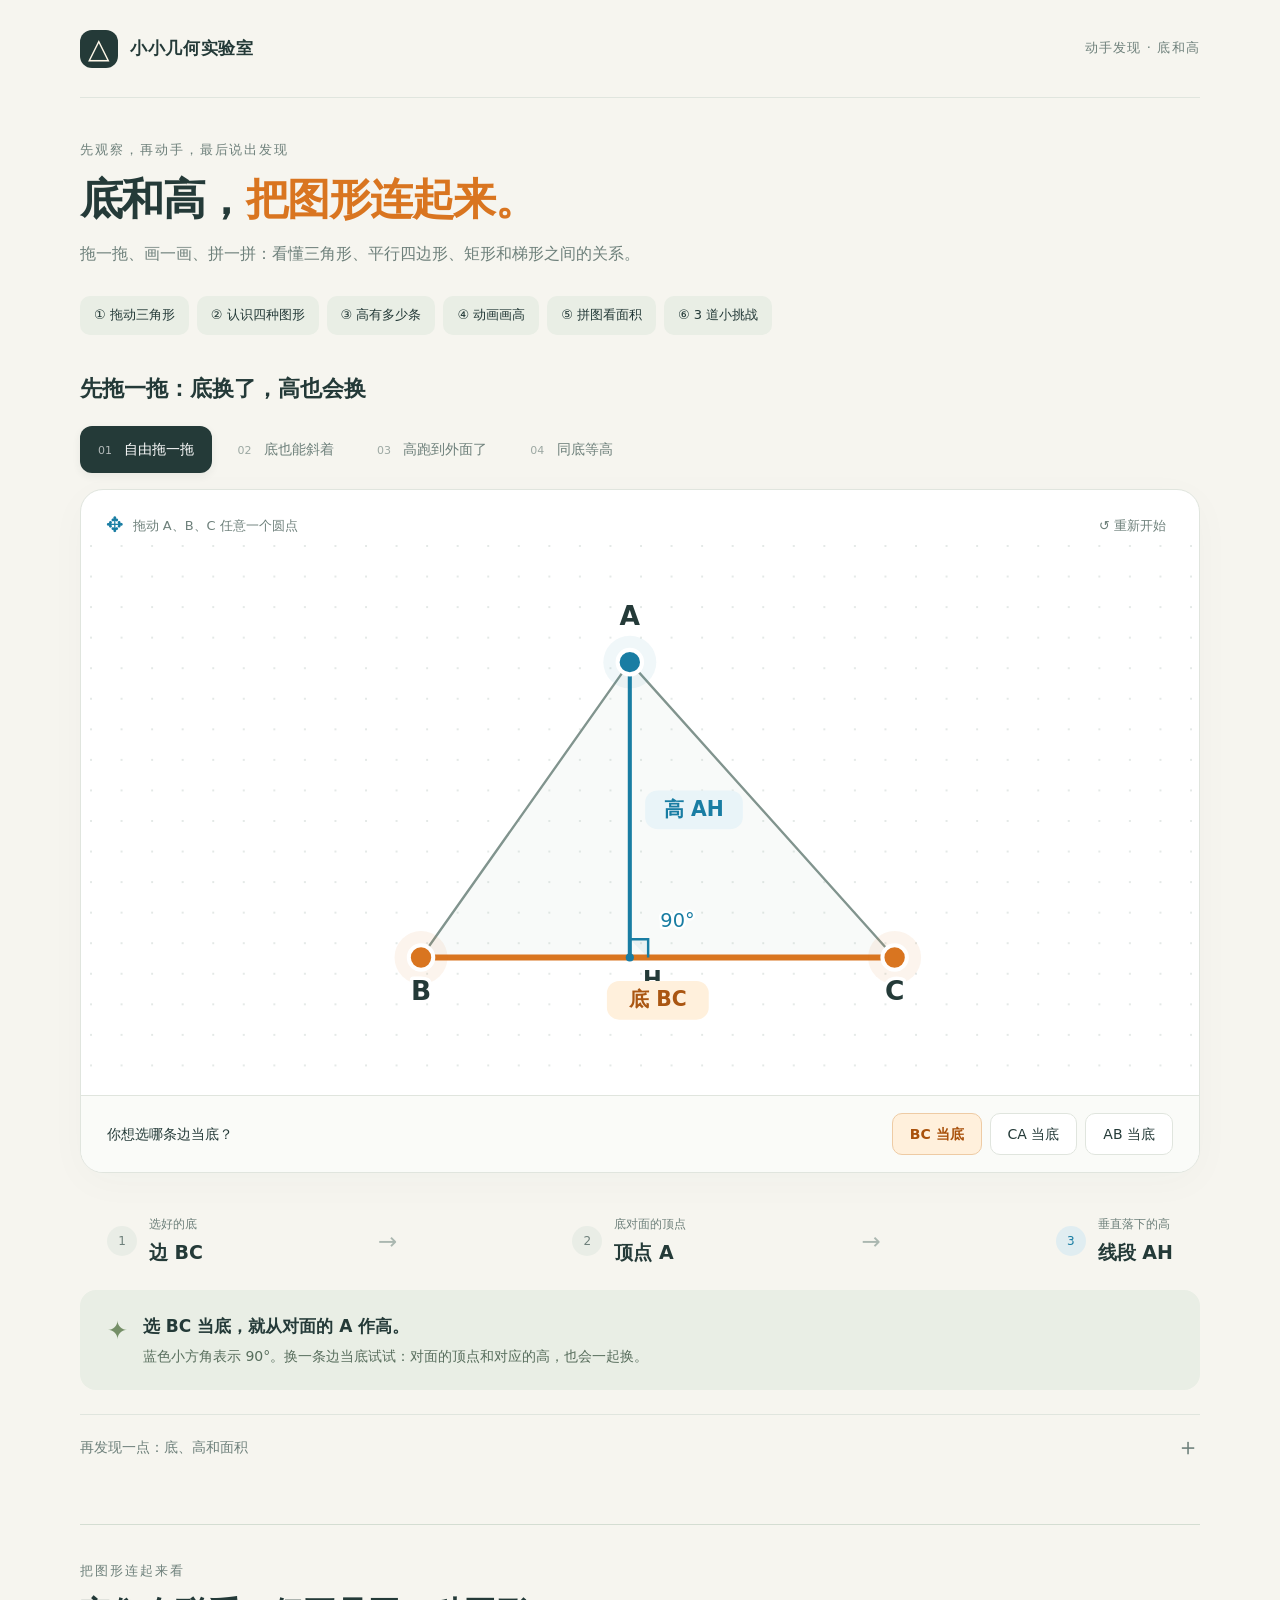
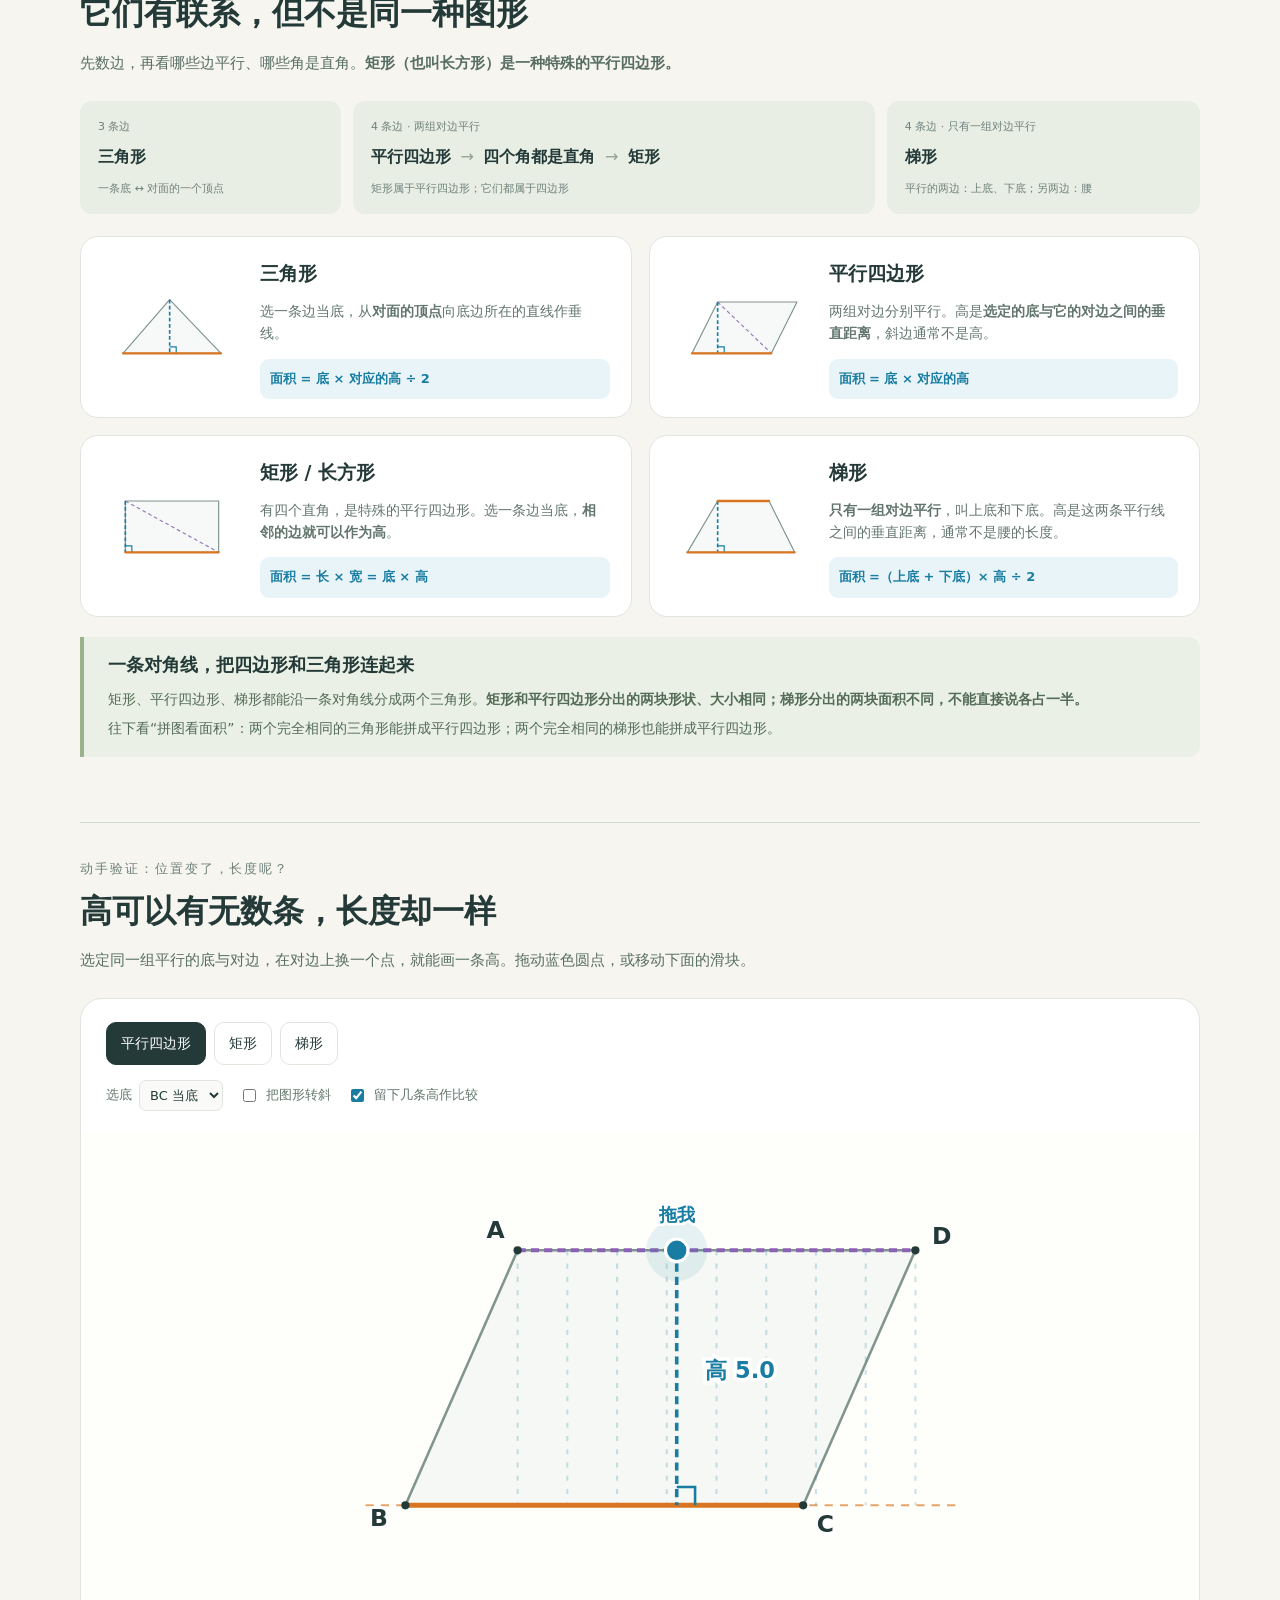
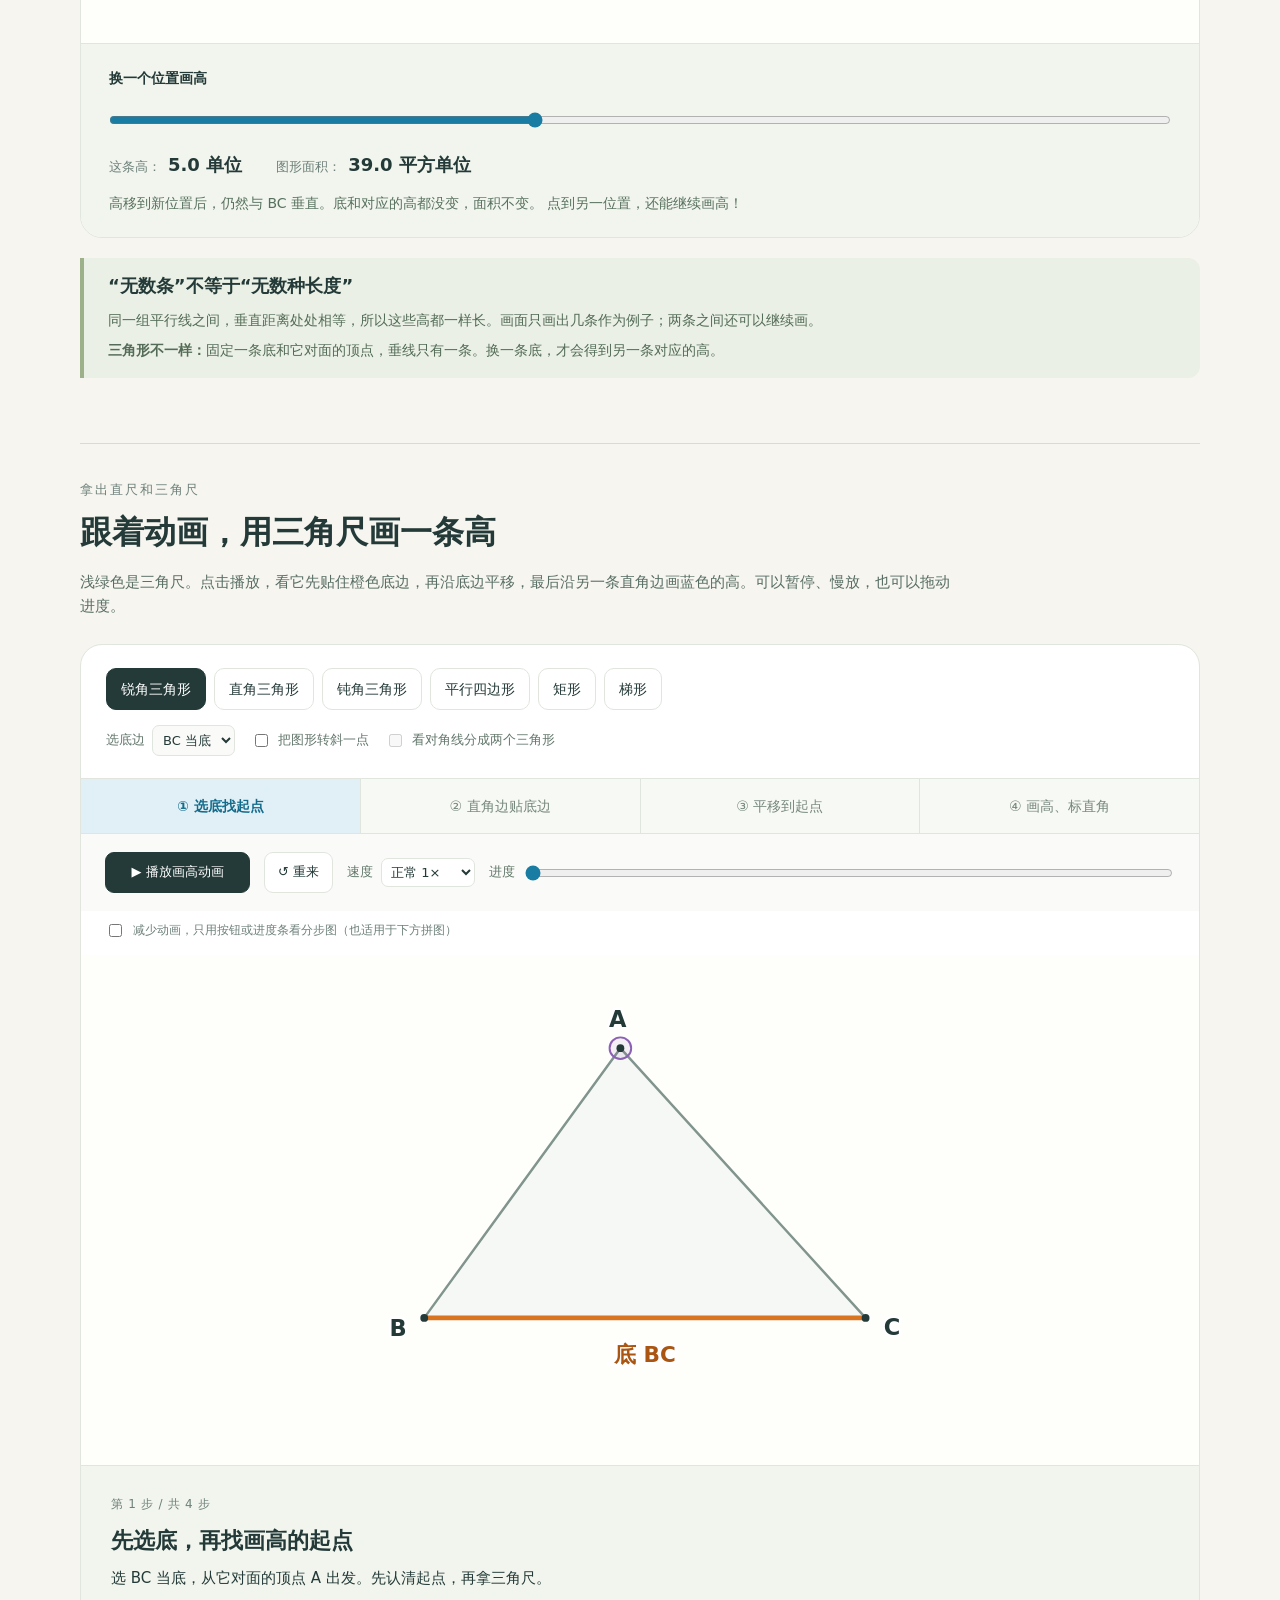
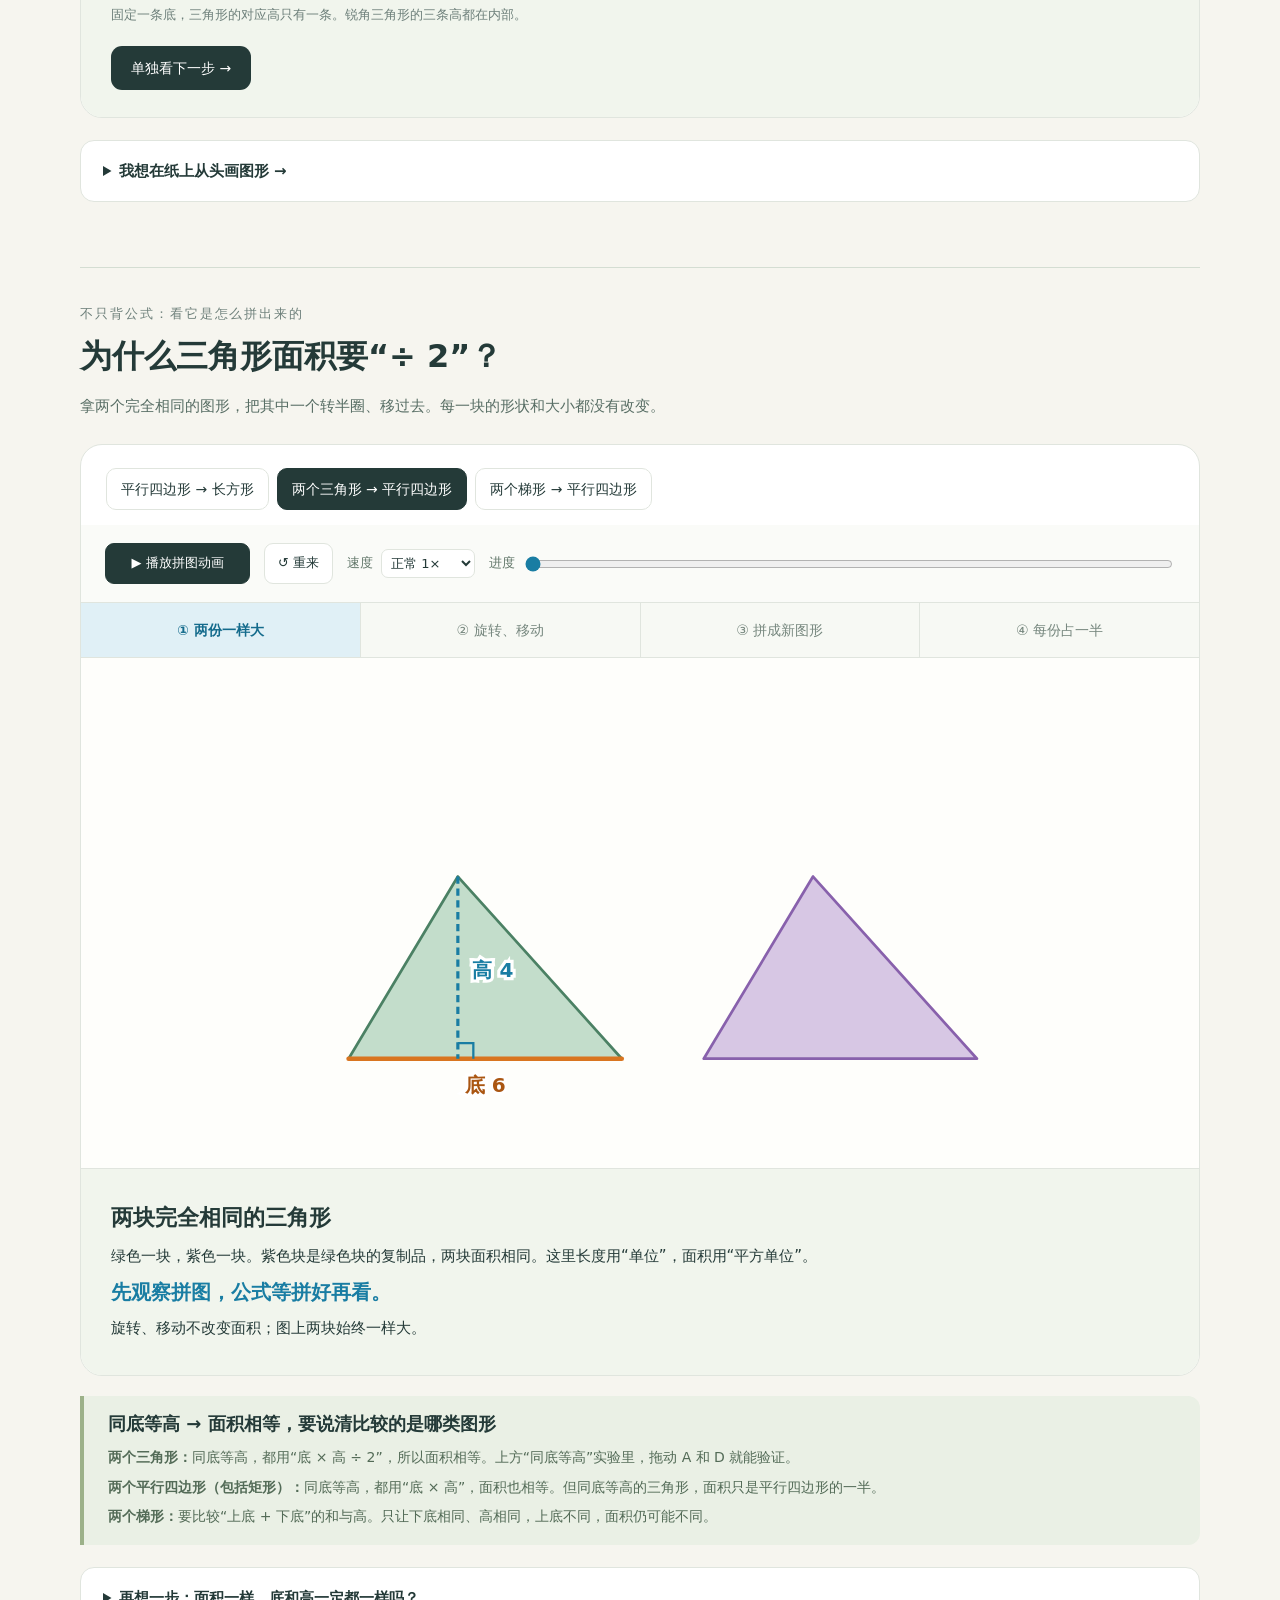
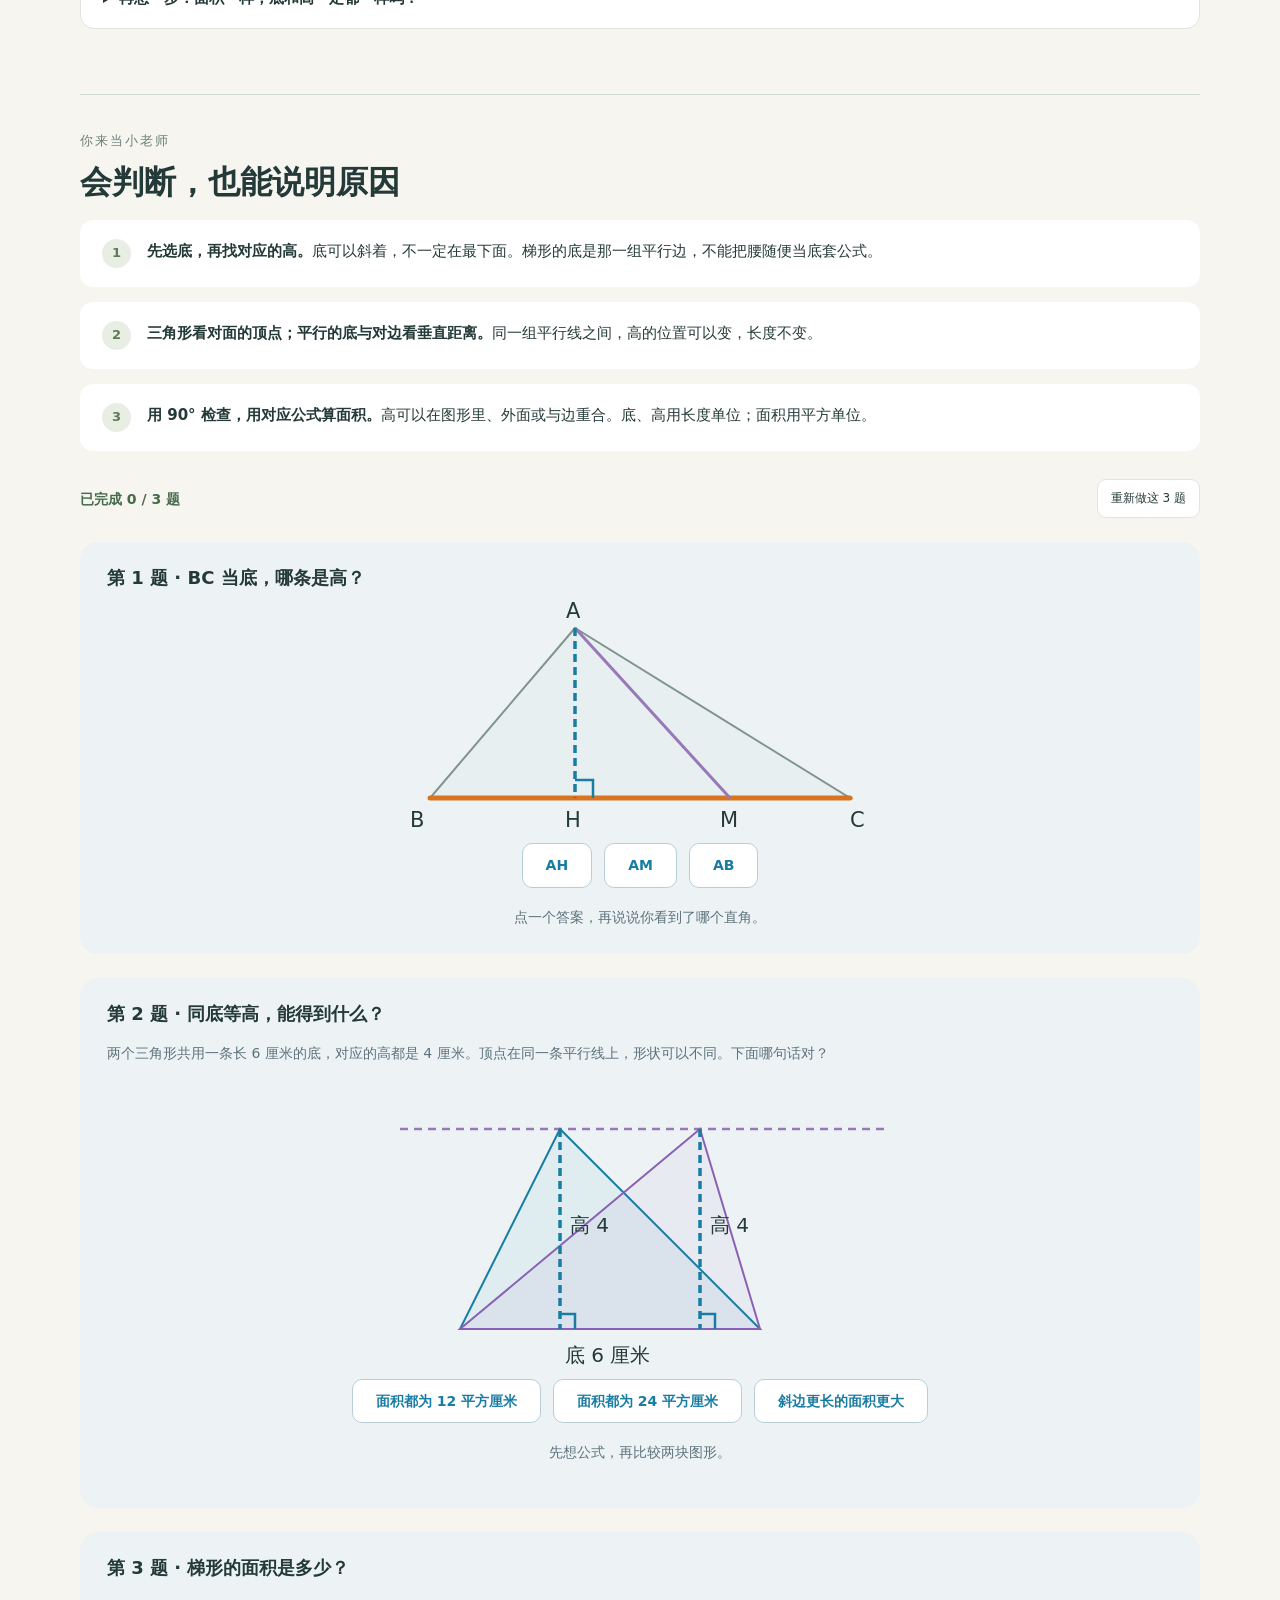
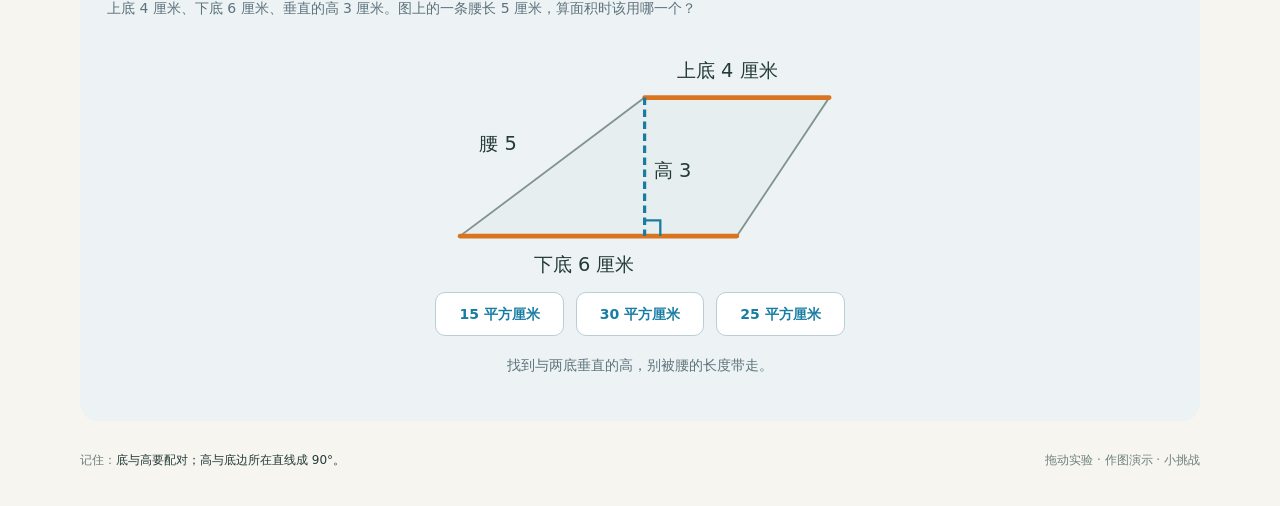
==== geometry/index.html @ cc64fc5e "Add interactive geometry lessons for GitHub Pages" ====
<!doctype html>
<html lang="zh-CN">
<head>
  <meta charset="utf-8">
  <meta name="viewport" content="width=device-width,initial-scale=1">
  <meta name="theme-color" content="#f6f5ef">
  <meta name="description" content="通过拖动、三角尺动画与拼图，理解三角形、平行四边形、矩形、梯形的底高与面积关系，含3道练习题。">
  <title>图形的底和高 · 拖一拖，画一画</title>
  <link rel="stylesheet" href="style.css">
</head>
<body>
<div class="page">
  <header class="masthead"><a class="brand" href="./" aria-label="几何实验室首页"><span class="brand-mark">△</span> 小小几何实验室</a><span class="quiet">动手发现 · 底和高</span></header>
  <main>
    <section class="intro"><div class="eyebrow">先观察，再动手，最后说出发现</div><h1>底和高，<span>把图形连起来。</span></h1><p>拖一拖、画一画、拼一拼：看懂三角形、平行四边形、矩形和梯形之间的关系。</p></section>
    <nav class="chapter-nav" aria-label="学习内容"><a href="#triangleLab">① 拖动三角形</a><a href="#shapeFamily">② 认识四种图形</a><a href="#movingHeights">③ 高有多少条</a><a href="#drawingLesson">④ 动画画高</a><a href="#areaLesson">⑤ 拼图看面积</a><a href="#checkHeight">⑥ 3 道小挑战</a></nav>
    <h2 class="chapter-title" id="triangleLab">先拖一拖：底换了，高也会换</h2>
    <nav class="experiments" aria-label="选择小实验">
      <button class="experiment active" data-scene="free" aria-pressed="true"><span>01</span> 自由拖一拖</button>
      <button class="experiment" data-scene="tilted" aria-pressed="false"><span>02</span> 底也能斜着</button>
      <button class="experiment" data-scene="outside" aria-pressed="false"><span>03</span> 高跑到外面了</button>
      <button class="experiment" data-scene="parallel" aria-pressed="false"><span>04</span> 同底等高</button>
    </nav>
    <section class="lab" aria-label="三角形互动实验">
      <div class="board-top"><div class="drag-hint"><span class="grab-icon">✥</span><span id="dragHint">拖动 A、B、C 任意一个圆点</span></div><button class="reset" id="reset" aria-label="重置当前实验">↺ 重新开始</button></div>
      <svg id="board" viewBox="0 0 900 540" role="group" aria-labelledby="svgTitle svgDesc">
        <title id="svgTitle">可以拖动的三角形，橙色为底，蓝色为对应的高</title>
        <desc id="svgDesc">拖动三个顶点。高从底边对面的顶点出发，垂直落到底边所在的直线上。也可用方向键移动已选中的顶点。</desc>
        <defs><pattern id="dots" width="30" height="30" patternUnits="userSpaceOnUse"><circle cx="1" cy="1" r="1" fill="#dce3e0"/></pattern></defs>
        <rect id="grid" x="-2000" y="-2000" width="5000" height="5000" fill="url(#dots)"/>
        <line id="parallelGuide" class="parallel-guide" x1="-1000" x2="2000" y1="0" y2="0"/>
        <g id="comparisonGeometry" style="display:none">
          <polygon id="compareTriangle" class="compare-triangle"/>
          <line id="compareHeight" class="compare-height"/>
          <path id="compareAngle" class="compare-angle"/>
          <circle id="compareFoot" r="4" class="compare-foot"/>
          <text id="compareFootLabel" class="foot-label">K</text>
          <g id="compareHeightTag" class="label-tag compare-tag"><rect width="96" height="38" rx="12"/><text x="48" y="25" text-anchor="middle">高 DK</text></g>
        </g>
        <polygon id="triangle" class="triangle"/>
        <line id="extension" class="extension"/>
        <line id="baseLine" class="base-line"/>
        <line id="heightLine" class="height-line"/>
        <path id="rightAngle" class="right-angle"/>
        <circle id="footDot" r="4" class="foot-dot"/>
        <text id="footLabel" class="foot-label">H</text>
        <g id="heightTag" class="label-tag"><rect width="96" height="38" rx="12"/><text x="48" y="25" text-anchor="middle">高 AH</text></g>
        <g id="baseTag" class="label-tag base-tag"><rect width="100" height="38" rx="12"/><text x="50" y="25" text-anchor="middle">底 BC</text></g>
        <text id="angleLabel" class="angle-label">90°</text>
        <g class="vertex" data-point="A" role="button" tabindex="0" aria-label="拖动顶点 A，也可用方向键移动"><circle class="hit" r="42"/><circle class="halo" r="26"/><circle class="dot" r="12"/><text class="point-name" text-anchor="middle" y="-36">A</text></g>
        <g class="vertex" data-point="B" role="button" tabindex="0" aria-label="拖动顶点 B，也可用方向键移动"><circle class="hit" r="42"/><circle class="halo" r="26"/><circle class="dot" r="12"/><text class="point-name" text-anchor="middle" y="42">B</text></g>
        <g class="vertex" data-point="C" role="button" tabindex="0" aria-label="拖动顶点 C，也可用方向键移动"><circle class="hit" r="42"/><circle class="halo" r="26"/><circle class="dot" r="12"/><text class="point-name" text-anchor="middle" y="42">C</text></g>
        <g class="vertex alternate" data-point="D" role="button" tabindex="0" style="display:none" aria-label="第二个三角形的顶点 D，可以左右拖动"><circle class="hit" r="42"/><circle class="halo" r="26"/><circle class="dot" r="12"/><text class="point-name" text-anchor="middle" y="-36">D</text></g>
      </svg>
      <section class="same-base-panel" id="sameBasePanel" hidden aria-label="同底等高的意思">
        <div><span class="compare-step">什么叫同底？</span><strong>都用 <em>BC</em> 当底</strong><p>△ABC 和 △DBC 共用这条橙色底边。</p></div>
        <div><span class="compare-step">什么叫等高？</span><strong>AH = DK = <span id="equalHeight">—</span></strong><p>两条高都垂直于底边，而且一样长。</p></div>
        <div><span class="compare-step">比较两个面积</span><strong>△ABC：<span id="areaFirst">—</span><br>△DBC：<span id="areaSecond">—</span></strong><p>两个面积都是 <span id="equalArea">—</span>。形状、斜边可以不同，面积却相等，因为都用“同一个底 × 同样长的高 ÷ 2”。</p></div>
      </section>
      <div class="base-picker"><span>你想选哪条边当底？</span><div role="group" aria-label="选择底边"><button class="base-choice selected" data-base="BC" aria-pressed="true">BC 当底</button><button class="base-choice" data-base="CA" aria-pressed="false">CA 当底</button><button class="base-choice" data-base="AB" aria-pressed="false">AB 当底</button></div></div>
    </section>
    <section class="understand" aria-label="底和高怎样对应">
      <div class="pairing"><div class="pair"><span class="pair-number">1</span><div><span class="pair-title">选好的底</span><strong id="baseName">边 BC</strong></div></div><span class="pair-arrow">→</span><div class="pair"><span class="pair-number">2</span><div><span class="pair-title">底对面的顶点</span><strong id="vertexName">顶点 A</strong></div></div><span class="pair-arrow">→</span><div class="pair"><span class="pair-number blue">3</span><div><span class="pair-title">垂直落下的高</span><strong id="heightName">线段 AH</strong></div></div></div>
      <div class="discovery"><span class="discovery-symbol">✦</span><div><h2 id="discoveryTitle">高要和底边所在的直线垂直。</h2><p id="discoveryText">看蓝色小方角：这里总是 90°。高不是任意一条斜着连过去的线。</p></div></div>
    </section>
    <details class="numbers"><summary>再发现一点：底、高和面积 <span>＋</span></summary><div class="measurements"><div><span>底的长度</span><strong id="baseValue">—</strong></div><b>×</b><div><span>对应的高</span><strong id="heightValue">—</strong></div><b>÷ 2 =</b><div><span>三角形面积</span><strong id="areaValue">—</strong></div></div><p>小圆点的间隔代表 1 个长度单位。长度和面积都按图形实时计算，显示值经过四舍五入。</p></details>
    <section class="lesson-section" id="shapeFamily" aria-labelledby="familyTitle">
      <div class="eyebrow">把图形连起来看</div><h2 id="familyTitle">它们有联系，但不是同一种图形</h2>
      <p class="section-lead">先数边，再看哪些边平行、哪些角是直角。<strong>矩形（也叫长方形）是一种特殊的平行四边形。</strong></p>
      <div class="relation-map" aria-label="四种图形的分类关系"><div><span>3 条边</span><strong>三角形</strong><small>一条底 ↔ 对面的一个顶点</small></div><div><span>4 条边 · 两组对边平行</span><strong>平行四边形 <b>→</b> 四个角都是直角 <b>→</b> 矩形</strong><small>矩形属于平行四边形；它们都属于四边形</small></div><div><span>4 条边 · 只有一组对边平行</span><strong>梯形</strong><small>平行的两边：上底、下底；另两边：腰</small></div></div>
      <div class="family-grid">
        <article class="family-card"><svg viewBox="0 0 300 170" role="img" aria-label="三角形示意图"><polygon points="145,25 45,140 255,140"/><line x1="145" y1="25" x2="145" y2="140" class="mini-height"/><path d="M145 126h14v14" class="mini-angle"/><line x1="45" y1="140" x2="255" y2="140" class="mini-base"/></svg><h3>三角形</h3><p>选一条边当底，从<strong>对面的顶点</strong>向底边所在的直线作垂线。</p><strong class="formula">面积 = 底 × 对应的高 ÷ 2</strong></article>
        <article class="family-card"><svg viewBox="0 0 300 170" role="img" aria-label="平行四边形沿对角线分成两个三角形"><polygon points="100,30 270,30 215,140 45,140"/><path d="M100 30L215 140" class="mini-diagonal"/><line x1="100" y1="30" x2="100" y2="140" class="mini-height"/><path d="M100 126h14v14" class="mini-angle"/><line x1="45" y1="140" x2="215" y2="140" class="mini-base"/></svg><h3>平行四边形</h3><p>两组对边分别平行。高是<strong>选定的底与它的对边之间的垂直距离</strong>，斜边通常不是高。</p><strong class="formula">面积 = 底 × 对应的高</strong></article>
        <article class="family-card"><svg viewBox="0 0 300 170" role="img" aria-label="矩形有四个直角，也能沿对角线分成两个三角形"><polygon points="50,30 250,30 250,140 50,140"/><path d="M50 30L250 140" class="mini-diagonal"/><line x1="50" y1="30" x2="50" y2="140" class="mini-height"/><path d="M50 126h14v14" class="mini-angle"/><line x1="50" y1="140" x2="250" y2="140" class="mini-base"/></svg><h3>矩形 / 长方形</h3><p>有四个直角，是特殊的平行四边形。选一条边当底，<strong>相邻的边就可以作为高</strong>。</p><strong class="formula">面积 = 长 × 宽 = 底 × 高</strong></article>
        <article class="family-card"><svg viewBox="0 0 300 170" role="img" aria-label="梯形的上底下底平行，高与两底垂直"><polygon points="100,30 210,30 265,140 35,140"/><line x1="100" y1="30" x2="100" y2="140" class="mini-height"/><path d="M100 126h14v14" class="mini-angle"/><line x1="100" y1="30" x2="210" y2="30" class="mini-base"/><line x1="35" y1="140" x2="265" y2="140" class="mini-base"/></svg><h3>梯形</h3><p><strong>只有一组对边平行</strong>，叫上底和下底。高是这两条平行线之间的垂直距离，通常不是腰的长度。</p><strong class="formula">面积 =（上底 + 下底）× 高 ÷ 2</strong></article>
      </div>
      <div class="connection-note"><h3>一条对角线，把四边形和三角形连起来</h3><p>矩形、平行四边形、梯形都能沿一条对角线分成两个三角形。<strong>矩形和平行四边形分出的两块形状、大小相同；梯形分出的两块面积不同，不能直接说各占一半。</strong></p><p>往下看“拼图看面积”：两个完全相同的三角形能拼成平行四边形；两个完全相同的梯形也能拼成平行四边形。</p></div>
    </section>
    <section class="lesson-section" id="movingHeights" aria-labelledby="movingTitle"><div class="eyebrow">动手验证：位置变了，长度呢？</div><h2 id="movingTitle">高可以有无数条，长度却一样</h2><p class="section-lead">选定同一组平行的底与对边，在对边上换一个点，就能画一条高。拖动蓝色圆点，或移动下面的滑块。</p><div class="activity-card"><div class="shape-switch" role="group" aria-label="选择移动高的图形"><button data-height-shape="parallelogram" aria-pressed="true">平行四边形</button><button data-height-shape="rectangle" aria-pressed="false">矩形</button><button data-height-shape="trapezoid" aria-pressed="false">梯形</button></div><div class="drawing-options"><label>选底 <select id="movingBase" aria-label="移动高实验的底边"></select></label><label><input id="movingTilt" type="checkbox"> 把图形转斜</label><label><input id="showManyHeights" type="checkbox" checked> 留下几条高作比较</label></div><svg id="heightsBoard" viewBox="0 0 900 500" role="group" aria-labelledby="heightsTitle heightsDesc"></svg><div class="height-controls"><label for="heightPosition">换一个位置画高</label><input id="heightPosition" type="range" min="0" max="100" step="0.1" value="40" aria-label="高在对边上的位置"><div class="live-metrics"><span>这条高：<strong id="movingHeightValue">—</strong></span><span>图形面积：<strong id="movingAreaValue">—</strong></span></div><p id="heightFinding">—</p></div></div><div class="connection-note"><h3>“无数条”不等于“无数种长度”</h3><p>同一组平行线之间，垂直距离处处相等，所以这些高都一样长。画面只画出几条作为例子；两条之间还可以继续画。</p><p><strong>三角形不一样：</strong>固定一条底和它对面的顶点，垂线只有一条。换一条底，才会得到另一条对应的高。</p></div></section>
    <section class="lesson-section" id="drawingLesson" aria-labelledby="drawingTitle">
      <div class="eyebrow">拿出直尺和三角尺</div><h2 id="drawingTitle">跟着动画，用三角尺画一条高</h2><p class="section-lead">浅绿色是三角尺。点击播放，看它先贴住橙色底边，再沿底边平移，最后沿另一条直角边画蓝色的高。可以暂停、慢放，也可以拖动进度。</p>
      <div class="drawing-lab">
        <div class="shape-switch" role="group" aria-label="选择作图示例"><button data-shape="acute" aria-pressed="true">锐角三角形</button><button data-shape="right" aria-pressed="false">直角三角形</button><button data-shape="obtuse" aria-pressed="false">钝角三角形</button><button data-shape="parallelogram" aria-pressed="false">平行四边形</button><button data-shape="rectangle" aria-pressed="false">矩形</button><button data-shape="trapezoid" aria-pressed="false">梯形</button></div>
        <div class="drawing-options"><label>选底边 <select id="lessonBase" aria-label="作图示例的底边"></select></label><label><input id="tiltLesson" type="checkbox"> 把图形转斜一点</label><label><input id="splitLesson" type="checkbox"> 看对角线分成两个三角形</label></div>
        <div class="step-buttons" role="group" aria-label="画高的步骤"><button data-step="1" aria-pressed="true">① 选底找起点</button><button data-step="2" aria-pressed="false">② 直角边贴底边</button><button data-step="3" aria-pressed="false">③ 平移到起点</button><button data-step="4" aria-pressed="false">④ 画高、标直角</button></div>
        <div class="motion-controls"><button id="constructionPlay" class="play-button">▶ 播放画高动画</button><button id="constructionRestart">↺ 重来</button><label>速度 <select id="constructionSpeed"><option value="0.5">慢速 0.5×</option><option value="1" selected>正常 1×</option><option value="1.5">稍快 1.5×</option></select></label><label class="progress-label">进度 <input id="constructionProgress" type="range" min="0" max="1000" step="1" value="0" aria-label="画高动画进度"></label></div>
        <label class="calm-option"><input id="calmMotion" type="checkbox"> 减少动画，只用按钮或进度条看分步图（也适用于下方拼图）</label>
        <svg id="constructionBoard" viewBox="0 0 900 500" role="img" aria-labelledby="constructionTitle constructionDesc"><title id="constructionTitle">一步一步画高</title><desc id="constructionDesc">选择图形和步骤，观看底边、垂线和直角的对应关系。</desc></svg>
        <div class="drawing-caption" aria-live="polite"><span id="lessonStepCount">第 1 步 / 共 4 步</span><h3 id="lessonStepTitle">先选一条边当底</h3><p id="lessonStepText"></p><p id="lessonObservation" class="observation"></p><button id="lessonNext" class="next-step">下一步 →</button></div>
      </div>
      <details class="paper-guide"><summary>我想在纸上从头画图形 →</summary><div class="paper-grid"><article><h3>画三角形</h3><ol><li>用直尺画线段 BC。</li><li>在 BC 所在直线外点一个点 A。</li><li>连接 AB 和 AC，得到三角形。</li><li>选 BC 当底，再从 A 作 BC 所在直线的垂线。</li></ol><p>三点不能排成一条直线。想画直角三角形，可先在 B 作垂线，再在垂线上取 A。</p></article><article><h3>画矩形</h3><ol><li>用直尺画底边 AB。</li><li>分别经过 A、B，向同一侧作 AB 的垂线。</li><li>在两条垂线上分别取 D、C，让 AD = BC。</li><li>连接 DC。AD 或 BC 就是底 AB 对应的高。</li></ol><p>用三角尺的小方角检查四个角，应该都是直角。</p></article><article><h3>画平行四边形</h3><ol><li>画底边 AB，再画一条相邻边 AD。</li><li>过 D 画 AB 的平行线。</li><li>过 B 画 AD 的平行线，两线交于 C。</li><li>连接完成后，从 D 向 AB 所在直线作垂线，得到对应的高。</li></ol><p>画平行线：三角尺的一条边贴住原线，另一条边靠直尺；固定直尺，平移三角尺，到目标点后沿原来那条边画线。</p></article><article><h3>画梯形</h3><ol><li>先画一条下底 BC。</li><li>在上方画一条与 BC 平行的直线。</li><li>在上方直线上取 A、D，使 AD 与 BC 长度不同。</li><li>连接 AB、DC，这两条是腰。再从上底的一个点向下底所在直线作垂线。</li></ol><p>不要把腰当高。上底、下底是相对的名称，图形转动后仍是这组平行边。</p></article></div></details>
    </section>
    <section class="lesson-section" id="areaLesson" aria-labelledby="areaTitle"><div class="eyebrow">不只背公式：看它是怎么拼出来的</div><h2 id="areaTitle">为什么三角形面积要“÷ 2”？</h2><p class="section-lead" id="areaLead">拿两个完全相同的图形，把其中一个转半圈、移过去。每一块的形状和大小都没有改变。</p><div class="activity-card"><div class="shape-switch" role="group" aria-label="选择面积拼图"><button data-area-mode="parallelogram" aria-pressed="false">平行四边形 → 长方形</button><button data-area-mode="triangle" aria-pressed="true">两个三角形 → 平行四边形</button><button data-area-mode="trapezoid" aria-pressed="false">两个梯形 → 平行四边形</button></div><div class="motion-controls"><button id="areaPlay" class="play-button">▶ 播放拼图动画</button><button id="areaRestart">↺ 重来</button><label>速度 <select id="areaSpeed"><option value="0.5">慢速 0.5×</option><option value="1" selected>正常 1×</option><option value="1.5">稍快 1.5×</option></select></label><label class="progress-label">进度 <input id="areaProgress" type="range" min="0" max="1000" step="1" value="0" aria-label="面积拼图动画进度"></label></div><div class="step-buttons" role="group" aria-label="面积拼图步骤"><button data-area-step="0" aria-pressed="true">① 两份一样大</button><button data-area-step="1" aria-pressed="false">② 旋转、移动</button><button data-area-step="2" aria-pressed="false">③ 拼成新图形</button><button data-area-step="3" aria-pressed="false">④ 每份占一半</button></div><svg id="areaBoard" viewBox="0 -80 1000 560" role="img" aria-labelledby="assemblyTitle assemblyDesc"></svg><div class="drawing-caption" aria-live="polite"><h3 id="areaStageTitle">两块完全相同的三角形</h3><p id="areaStageText"></p><p id="areaFormula" class="big-formula"></p><p id="areaExample"></p></div></div><div class="connection-note"><h3>同底等高 → 面积相等，要说清比较的是哪类图形</h3><p><strong>两个三角形：</strong>同底等高，都用“底 × 高 ÷ 2”，所以面积相等。上方“同底等高”实验里，拖动 A 和 D 就能验证。</p><p><strong>两个平行四边形（包括矩形）：</strong>同底等高，都用“底 × 高”，面积也相等。但同底等高的三角形，面积只是平行四边形的一半。</p><p><strong>两个梯形：</strong>要比较“上底 + 下底”的和与高。只让下底相同、高相同，上底不同，面积仍可能不同。</p></div><details class="paper-guide"><summary>再想一步：面积一样，底和高一定都一样吗？</summary><p>不一定。例如三角形一：底 6、高 4，面积 12；三角形二：底 8、高 3，面积也是 12。所以“同底等高”能保证面积相等，但面积相等不一定同底等高。</p></details></section>
    <section class="lesson-section" id="checkHeight" aria-labelledby="checkTitle"><div class="eyebrow">你来当小老师</div><h2 id="checkTitle">会判断，也能说明原因</h2><div class="checklist"><p><b>1</b><span><strong>先选底，再找对应的高。</strong>底可以斜着，不一定在最下面。梯形的底是那一组平行边，不能把腰随便当底套公式。</span></p><p><b>2</b><span><strong>三角形看对面的顶点；平行的底与对边看垂直距离。</strong>同一组平行线之间，高的位置可以变，长度不变。</span></p><p><b>3</b><span><strong>用 90° 检查，用对应公式算面积。</strong>高可以在图形里、外面或与边重合。底、高用长度单位；面积用平方单位。</span></p></div><div class="quiz-status"><strong id="quizScore" aria-live="polite">已完成 0 / 3 题</strong><button id="quizReset">重新做这 3 题</button></div>
      <article class="quiz" data-question="1"><h3>第 1 题 · BC 当底，哪条是高？</h3><svg viewBox="0 0 600 250" role="img" aria-label="三角形 ABC，AH 垂直 BC，AM 斜着连接到底边，AH 有直角标记"><polygon points="235,35 90,205 510,205" fill="#93b5a811" stroke="#81948e" stroke-width="2"/><line x1="90" y1="205" x2="510" y2="205" class="mini-base"/><line x1="235" y1="35" x2="390" y2="205" stroke="#9878b9" stroke-width="3"/><line x1="235" y1="35" x2="235" y2="205" class="mini-height"/><path d="M235 187h18v18" class="mini-angle"/><g fill="#243a38" font-size="21"><text x="226" y="25">A</text><text x="70" y="234">B</text><text x="510" y="234">C</text><text x="225" y="234">H</text><text x="380" y="234">M</text></g></svg><div class="quiz-choices" role="group" aria-label="第1题答案"><button data-answer="AH" aria-pressed="false">AH</button><button data-answer="AM" aria-pressed="false">AM</button><button data-answer="AB" aria-pressed="false">AB</button></div><p class="quiz-feedback" id="quizFeedback" aria-live="polite">点一个答案，再说说你看到了哪个直角。</p></article>
      <article class="quiz" data-question="2"><h3>第 2 题 · 同底等高，能得到什么？</h3><p>两个三角形共用一条长 6 厘米的底，对应的高都是 4 厘米。顶点在同一条平行线上，形状可以不同。下面哪句话对？</p><svg viewBox="0 0 600 300" role="img" aria-label="两三角形共用底长6厘米，两个顶点在同一条平行线上，高都为4厘米"><path d="M60 50H550" class="mini-diagonal"/><polygon points="220,50 120,250 420,250" fill="#197da310" stroke="#197da3" stroke-width="2"/><polygon points="360,50 120,250 420,250" fill="#8b61b410" stroke="#8b61b4" stroke-width="2"/><path d="M220 50V250M360 50V250" class="mini-height"/><path d="M220 235h15v15M360 235h15v15" class="mini-angle"/><g font-size="20" fill="#243a38"><text x="225" y="283">底 6 厘米</text><text x="230" y="153">高 4</text><text x="370" y="153">高 4</text></g></svg><div class="quiz-choices" role="group" aria-label="第2题答案"><button data-answer="equal" aria-pressed="false">面积都为 12 平方厘米</button><button data-answer="double" aria-pressed="false">面积都为 24 平方厘米</button><button data-answer="slanted" aria-pressed="false">斜边更长的面积更大</button></div><p class="quiz-feedback" aria-live="polite">先想公式，再比较两块图形。</p></article>
      <article class="quiz" data-question="3"><h3>第 3 题 · 梯形的面积是多少？</h3><p>上底 4 厘米、下底 6 厘米、垂直的高 3 厘米。图上的一条腰长 5 厘米，算面积时该用哪一个？</p><svg viewBox="0 0 650 280" role="img" aria-label="梯形上底4厘米、下底6厘米、高3厘米、左腰5厘米"><polygon points="330,70 130,220 430,220 530,70" fill="#93b5a815" stroke="#81948e" stroke-width="2"/><path d="M330 70H530M130 220H430" class="mini-base"/><path d="M330 70V220" class="mini-height"/><path d="M330 203h17v17" class="mini-angle"/><g fill="#243a38" font-size="21"><text x="365" y="48">上底 4 厘米</text><text x="210" y="258">下底 6 厘米</text><text x="340" y="156">高 3</text><text x="151" y="127">腰 5</text></g></svg><div class="quiz-choices" role="group" aria-label="第3题答案"><button data-answer="15" aria-pressed="false">15 平方厘米</button><button data-answer="30" aria-pressed="false">30 平方厘米</button><button data-answer="25" aria-pressed="false">25 平方厘米</button></div><p class="quiz-feedback" aria-live="polite">找到与两底垂直的高，别被腰的长度带走。</p></article>
    </section>
    <footer><span>记住：<strong>底与高要配对；高与底边所在直线成 90°。</strong></span><span>拖动实验 · 作图演示 · 小挑战</span></footer>
  </main>
</div>
<script src="geometry.js"></script>
<script src="app.js"></script>
<script src="lesson.js"></script>
</body>
</html>
---- geometry/style.css ----
:root{--ink:#243a38;--muted:#6e807b;--paper:#f6f5ef;--orange:#d97520;--blue:#197da3;--border:#e0e5de;--soft-blue:#e9f4f8;--soft-orange:#fff0dc}*{box-sizing:border-box}body{margin:0;background:var(--paper);color:var(--ink);font-family:"Microsoft YaHei","PingFang SC",system-ui,sans-serif;font-size:16px;line-height:1.6}.page{width:min(1120px,calc(100% - 56px));margin:auto}.masthead{height:98px;display:flex;justify-content:space-between;align-items:center;border-bottom:1px solid var(--border)}.brand{display:flex;align-items:center;gap:12px;text-decoration:none;color:inherit;font-weight:700;font-size:17px;letter-spacing:.04em}.brand-mark{display:grid;place-items:center;width:38px;height:38px;background:var(--ink);color:#fff8e9;font-size:28px;border-radius:12px;line-height:1}.quiet{color:var(--muted);font-size:13px;letter-spacing:.09em}.intro{padding:42px 0 30px}.eyebrow{color:var(--muted);font-size:13px;letter-spacing:.15em;margin-bottom:9px}h1{font-size:clamp(29px,4vw,43px);font-weight:750;line-height:1.35;letter-spacing:-.035em;margin:0 0 13px}h1 span{color:var(--orange)}.intro p{margin:0;color:var(--muted);font-size:16px}.experiments{display:flex;gap:7px;margin-bottom:16px;flex-wrap:wrap}button{font:inherit;cursor:pointer;transition:background .15s,border-color .15s,color .15s;touch-action:manipulation}.experiment{border:1px solid transparent;border-radius:12px;padding:11px 17px;background:transparent;color:var(--muted);font-size:14px}.experiment span{font-size:11px;opacity:.65;margin-right:8px;font-variant-numeric:tabular-nums}.experiment:hover{background:#e8ede6}.experiment.active{background:var(--ink);color:white;box-shadow:0 3px 8px #243a3812}.lab{background:white;border:1px solid var(--border);border-radius:23px;overflow:hidden;box-shadow:0 9px 40px #243a3807}.board-top{display:flex;justify-content:space-between;align-items:center;padding:18px 25px 0;gap:12px}.drag-hint{display:flex;gap:9px;align-items:center;color:var(--muted);font-size:13px}.grab-icon{font-size:21px;color:var(--blue)}.reset{background:transparent;border:0;color:var(--muted);font-size:13px;padding:8px;border-radius:8px}.reset:hover{background:var(--paper)}#board{display:block;width:100%;height:auto;max-height:550px;touch-action:none;user-select:none;-webkit-user-select:none}.triangle{fill:#93b5a811;stroke:#81948e;stroke-width:2.3;stroke-linejoin:round}.base-line{stroke:var(--orange);stroke-width:6;stroke-linecap:round}.height-line{stroke:var(--blue);stroke-width:4;stroke-linecap:round}.extension{stroke:var(--orange);stroke-width:2;stroke-dasharray:8 7;opacity:.8}.right-angle{stroke:var(--blue);stroke-width:2.4;fill:#197da310}.foot-dot{fill:var(--blue)}#board text{font-family:inherit;pointer-events:none}.foot-label{font-size:22px;font-weight:600;fill:var(--ink);paint-order:stroke;stroke:white;stroke-width:6px;stroke-linejoin:round}.angle-label{font-size:19px;fill:var(--blue);paint-order:stroke;stroke:white;stroke-width:5px}.label-tag rect{fill:var(--soft-blue)}.label-tag text{font-size:20px;font-weight:600;fill:var(--blue)}.base-tag rect{fill:var(--soft-orange)}.base-tag text{fill:#aa5612}.vertex{cursor:grab;outline:none}.vertex:active{cursor:grabbing}.vertex .hit{fill:transparent;pointer-events:all}.vertex .halo{fill:#197da310;stroke:none;transition:r .15s}.vertex .dot{fill:var(--blue);stroke:white;stroke-width:4}.vertex.base-point .halo{fill:#d9752014}.vertex.base-point .dot{fill:var(--orange)}.vertex:focus-visible .halo{stroke:var(--ink);stroke-width:2;stroke-dasharray:4 3}.vertex:hover .halo{r:30}.vertex .point-name{font-size:26px;font-weight:700;fill:var(--ink);paint-order:stroke;stroke:white;stroke-width:7px;stroke-linejoin:round}.vertex.locked{cursor:default}.vertex.locked .halo{opacity:.2}.parallel-guide{stroke:var(--blue);stroke-width:1.5;stroke-dasharray:6 8;opacity:.3;display:none}.base-picker{display:flex;justify-content:space-between;gap:14px;align-items:center;background:#fafbf8;border-top:1px solid var(--border);padding:17px 26px}.base-picker>span{font-size:14px}.base-picker>div{display:flex;gap:8px}.base-choice{font-size:14px;padding:9px 17px;border:1px solid var(--border);border-radius:10px;background:white;color:var(--ink)}.base-choice:hover{border-color:#cf995a}.base-choice.selected{background:var(--soft-orange);color:#a9510b;border-color:#eecba4;font-weight:650}.base-choice:disabled{opacity:.55;cursor:not-allowed}.understand{margin-top:20px}.pairing{display:flex;align-items:center;justify-content:space-between;padding:22px 27px;gap:12px}.pair{display:flex;align-items:center;gap:12px}.pair-number{border-radius:50%;width:30px;height:30px;background:#e9ede6;display:grid;place-items:center;color:var(--muted);font-size:12px}.pair-number.blue{color:var(--blue);background:#e0edf1}.pair-title{font-size:12px;color:var(--muted);display:block}.pair strong{display:block;font-size:19px;font-weight:650;margin-top:3px}.pair-arrow{color:#aab7b0;font-size:23px}.discovery{display:flex;gap:15px;padding:23px 27px;border-radius:16px;background:#e9eee5}.discovery-symbol{font-size:25px;color:#758f67;line-height:1.4}.discovery h2{font-size:17px;font-weight:650;margin:0 0 5px}.discovery p{color:#586e5d;font-size:14px;margin:0}.numbers{margin:24px 0 0;border-top:1px solid var(--border);padding-top:20px}.numbers summary{font-size:14px;color:var(--muted);cursor:pointer;list-style:none;display:flex;justify-content:space-between;align-items:center}.numbers summary::-webkit-details-marker{display:none}.numbers[open] summary span{transform:rotate(45deg)}.numbers summary span{font-size:24px;line-height:1}.measurements{display:flex;align-items:center;gap:22px;margin-top:19px;padding:18px 22px;background:white;border-radius:14px}.measurements div{flex:1}.measurements span{font-size:12px;color:var(--muted);display:block}.measurements strong{display:block;font-size:23px;margin-top:4px;font-variant-numeric:tabular-nums}.measurements b{font-size:15px;font-weight:400;color:var(--muted)}.numbers p{font-size:12px;color:var(--muted);margin:10px 2px}footer{display:flex;justify-content:space-between;gap:16px;flex-wrap:wrap;margin:30px 0 36px;font-size:12px;color:var(--muted)}footer strong{font-weight:500;color:var(--ink)}button:focus-visible,summary:focus-visible{outline:3px solid #197da355;outline-offset:3px}@media(max-width:650px){.page{width:calc(100% - 28px)}.masthead{height:74px}.brand{font-size:14px}.brand-mark{width:31px;height:31px;font-size:23px}.quiet{font-size:10px}.intro{padding:29px 0 23px}.intro p{font-size:14px;max-width:28em}.experiments{display:grid;grid-template-columns:1fr 1fr;gap:7px}.experiment{padding:10px 8px;background:#ecefe8}.board-top{padding:12px 12px 0}.drag-hint{font-size:11px;gap:5px}.reset{font-size:11px}.lab{border-radius:17px}.base-picker{flex-direction:column;align-items:flex-start;padding:14px;gap:10px}.base-picker>div{width:100%}.base-choice{flex:1;padding:10px 6px;font-size:13px}.pairing{padding:18px 3px;gap:5px}.pair{gap:6px}.pair-number{display:none}.pair-title{font-size:10px}.pair strong{font-size:15px}.pair-arrow{font-size:17px}.discovery{padding:18px 15px;gap:10px}.discovery h2{font-size:15px}.discovery p{font-size:13px}.measurements{gap:9px;padding:15px 12px}.measurements strong{font-size:18px}.measurements b{font-size:12px}footer{margin-top:24px;font-size:11px}}@media(prefers-reduced-motion:reduce){*{transition:none!important}}
.compare-triangle{fill:#a584c615;stroke:#9878b9;stroke-width:2.3;stroke-linejoin:round}.compare-height{stroke:#8b61b4;stroke-width:4;stroke-dasharray:9 5}.compare-angle{stroke:#8b61b4;stroke-width:2.4;fill:#8b61b410}.compare-foot{fill:#8b61b4}.compare-tag rect{fill:#f0eafa}.compare-tag text{fill:#8151aa}.vertex.alternate .dot{fill:#8b61b4}.vertex.alternate .halo{fill:#8b61b414}.same-base-panel{display:grid;grid-template-columns:1fr 1fr 1fr;gap:22px;padding:22px 26px;border-top:1px solid var(--border);background:#fbfaf6}.same-base-panel[hidden]{display:none}.compare-step{display:block;font-size:12px;color:var(--muted);margin-bottom:5px}.same-base-panel strong{display:block;font-size:16px;font-weight:650}.same-base-panel em{color:var(--orange);font-style:normal}.same-base-panel p{margin:5px 0 0;font-size:12px;color:var(--muted)}@media(max-width:650px){.same-base-panel{grid-template-columns:1fr;gap:15px;padding:18px}.same-base-panel strong{font-size:15px}}
.chapter-nav{display:flex;gap:8px;flex-wrap:wrap;margin:0 0 36px}.chapter-nav a{font-size:13px;color:var(--ink);background:#e9eee5;padding:9px 14px;border-radius:10px;text-decoration:none}.chapter-nav a:hover{background:#dce7d8}.chapter-title{font-size:22px;margin:0 0 20px;scroll-margin-top:24px}.lesson-section{margin-top:65px;padding-top:36px;border-top:1px solid #d4ddd2;scroll-margin-top:16px}.lesson-section h2{font-size:clamp(24px,3vw,32px);line-height:1.4;margin:0 0 15px}.section-lead{color:#586e65;font-size:15px;margin:0 0 26px;max-width:58em}.family-grid{display:grid;grid-template-columns:repeat(3,1fr);gap:17px}.family-card{background:white;border:1px solid var(--border);border-radius:18px;padding:18px 21px}.family-card svg{width:100%;display:block}.family-card polygon,.construction-shape{fill:#93b5a815;stroke:#81948e;stroke-width:2.5;stroke-linejoin:round}.family-card h3{font-size:19px;margin:12px 0 8px}.family-card p{font-size:14px;color:#63766e;margin:0 0 16px}.formula{display:block;font-size:13px;color:var(--blue);background:var(--soft-blue);padding:10px;border-radius:9px}.mini-base{stroke:var(--orange);stroke-width:5;stroke-linecap:round}.mini-height{stroke:var(--blue);stroke-width:3.5;stroke-dasharray:8 5}.mini-angle{fill:none;stroke:var(--blue);stroke-width:2.5}.mini-diagonal{fill:none;stroke:#9878b9;stroke-width:2.5;stroke-dasharray:8 6}.connection-note{margin-top:20px;border-left:4px solid #9cb189;padding:10px 24px;background:#eaf0e5;border-radius:0 12px 12px 0}.connection-note h3{margin:4px 0 8px;font-size:18px}.connection-note p{font-size:14px;margin:7px 0;color:#536b57}.drawing-lab{background:white;border:1px solid var(--border);border-radius:22px;overflow:hidden}.shape-switch{display:flex;gap:8px;flex-wrap:wrap;padding:23px 25px 15px}.shape-switch button{border:1px solid var(--border);background:white;padding:9px 14px;border-radius:10px;font-size:14px;color:var(--ink)}.shape-switch button[aria-pressed=true]{color:white;background:var(--ink);border-color:var(--ink)}.drawing-options{display:flex;flex-wrap:wrap;gap:16px;padding:0 25px 22px;font-size:13px;color:#62766b;align-items:center}.drawing-options label{display:flex;gap:7px;align-items:center}.drawing-options select{font:inherit;background:#fafbf8;border:1px solid var(--border);border-radius:7px;padding:6px;color:var(--ink)}input{accent-color:var(--blue)}.step-buttons{display:grid;grid-template-columns:repeat(4,1fr);gap:1px;background:var(--border);border-block:1px solid var(--border)}.step-buttons button{background:#f7f9f4;color:#76877e;border:0;padding:16px 6px;font-size:14px}.step-buttons button[aria-pressed=true]{background:#e0f0f6;color:#146b8c;font-weight:700}.step-buttons button.done{color:#3c6f55}#constructionBoard{display:block;width:100%;max-height:510px;background:#fefefb}.construction-label{font-size:23px;font-weight:650;fill:var(--ink);text-anchor:middle;paint-order:stroke;stroke:#fff;stroke-width:6px;stroke-linejoin:round}.base-caption{font-size:22px;font-weight:650;fill:#aa5612;text-anchor:middle;paint-order:stroke;stroke:white;stroke-width:7}.height-caption{font-size:22px;font-weight:650;fill:var(--blue);paint-order:stroke;stroke:white;stroke-width:7}.construction-extension{stroke:var(--orange);stroke-width:2;stroke-dasharray:8 7;opacity:.65}.construction-start{fill:#8b61b418;stroke:#8b61b4;stroke-width:2}.opposite-edge{stroke:#8b61b4;stroke-width:4;stroke-dasharray:8 5}.set-square{fill:#93b99135;stroke:#72a276;stroke-width:2.5}.construction-pencil{stroke:var(--blue);stroke-width:2;stroke-dasharray:4 7;opacity:.5}.split-fill{fill:#9a79bd18;stroke:none}.drawing-caption{padding:24px 30px 27px;background:#f1f5ed;border-top:1px solid var(--border)}#lessonStepCount{font-size:12px;color:#6e807b;letter-spacing:.06em}.drawing-caption h3{font-size:22px;margin:7px 0}.drawing-caption p{font-size:15px;margin:8px 0;max-width:62em}.drawing-caption p.observation{font-size:13px;color:#6e807b;margin-top:15px}.next-step{background:var(--ink);border:0;border-radius:11px;color:white;padding:11px 20px;margin-top:12px;font-size:14px}.paper-guide{margin-top:22px;padding:18px 22px;border:1px solid var(--border);border-radius:14px;background:#fff}.paper-guide summary{cursor:pointer;font-size:15px;font-weight:650}.paper-grid{display:grid;grid-template-columns:repeat(3,1fr);gap:28px;margin-top:18px}.paper-grid h3{font-size:17px;margin:0 0 12px}.paper-grid ol{margin:0;padding-left:22px;font-size:14px;color:#526a5f}.paper-grid li{margin:0 0 8px}.paper-grid p{font-size:12px;color:#6e807b}.checklist{display:grid;gap:15px}.checklist p{display:flex;gap:16px;align-items:flex-start;margin:0;font-size:15px;background:white;padding:19px 22px;border-radius:13px}.checklist b{flex-shrink:0;display:grid;place-items:center;width:29px;height:29px;border-radius:50%;background:#e8eee3;color:#5c7c52;font-size:13px}.quiz{margin:24px 0 0;background:#edf3f5;border-radius:18px;padding:22px 27px}.quiz h3{font-size:18px;margin:0}.quiz svg{display:block;width:min(100%,600px);margin:auto}.quiz-choices{display:flex;justify-content:center;gap:12px}.quiz-choices button{background:white;border:1px solid #b9ced7;border-radius:10px;padding:10px 35px;color:var(--blue);font-weight:650}.quiz-choices button[aria-pressed=true]{background:#d3e7ef;border-color:var(--blue)}#quizFeedback{font-size:14px;color:#5d727b;text-align:center;min-height:26px;margin:18px 0 0}#quizFeedback.correct{color:#346b3c}a:focus-visible,select:focus-visible,input:focus-visible{outline:3px solid #197da355;outline-offset:3px}@media(max-width:650px){.chapter-nav{gap:6px;margin-bottom:28px}.chapter-nav a{padding:8px 10px;font-size:12px}.chapter-title{font-size:19px}.lesson-section{margin-top:42px;padding-top:27px}.family-grid,.paper-grid{grid-template-columns:1fr}.family-card{display:grid;grid-template-columns:105px 1fr;gap:3px 15px;padding:18px}.family-card svg{grid-row:span 3;align-self:center}.family-card h3{margin:0;font-size:17px}.family-card p{font-size:13px;margin:4px 0 8px}.formula{font-size:11px;padding:8px}.shape-switch{padding:15px 14px 12px;gap:6px}.shape-switch button{padding:8px 10px;font-size:12px}.drawing-options{padding:0 14px 16px;gap:10px;font-size:12px}.step-buttons{grid-template-columns:1fr 1fr}.step-buttons button{padding:12px 5px;font-size:12px}.drawing-caption{padding:19px 17px}.drawing-caption h3{font-size:19px}.drawing-caption p{font-size:14px}.connection-note{padding:10px 17px}.checklist p{font-size:14px;padding:16px;gap:12px}.quiz{padding:18px 13px}.quiz-choices button{padding:10px 26px}.paper-guide{padding:17px}.paper-grid{gap:22px}}
/* Interactive geometry lessons: quiet stage, moving tools, explicit controls. */
.family-grid{grid-template-columns:repeat(2,1fr)}.family-card{display:grid;grid-template-columns:140px 1fr;gap:5px 18px}.family-card svg{grid-row:span 3;align-self:center}.family-card h3{margin:3px 0}.family-card p{margin:3px 0 9px}.paper-grid{grid-template-columns:repeat(2,1fr)}.relation-map{display:grid;grid-template-columns:1fr 2fr 1.2fr;gap:12px;margin:0 0 22px}.relation-map>div{padding:17px 18px;background:#e9eee5;border-radius:12px}.relation-map span,.relation-map small{display:block;font-size:11px;color:#6e807b}.relation-map strong{display:block;font-size:16px;margin:7px 0;line-height:1.9}.relation-map b{color:#91a18c;font-weight:500;margin-inline:4px}.activity-card{background:white;border:1px solid var(--border);border-radius:22px;overflow:hidden}.motion-controls{display:flex;align-items:center;flex-wrap:wrap;gap:10px 14px;padding:18px 24px;background:#fafbf8;font-size:13px}.motion-controls button,.quiz-status button{padding:9px 13px;background:white;border:1px solid var(--border);border-radius:9px;color:var(--ink)}.motion-controls button.play-button{background:var(--ink);border-color:var(--ink);color:white;min-width:145px}.motion-controls label{display:flex;gap:8px;align-items:center;color:#617669}.motion-controls select{font:inherit;border:1px solid var(--border);border-radius:7px;padding:5px;color:var(--ink);background:white}.motion-controls .progress-label{flex:1;min-width:160px}.progress-label input{width:100%;min-width:60px}.calm-option{font-size:12px;color:#6e807b;display:flex;align-items:center;gap:8px;margin:10px 24px 15px}.set-square{fill:#b4d4ad85;stroke:#578762;stroke-width:2.4}.square-corner{fill:none;stroke:#396f4c;stroke-width:2.5}.square-cutout{fill:#ffffffe0;stroke:#79a782;stroke-width:1.5}.ruler-note{fill:#426e49;font-size:12px;pointer-events:none}.animated-height{stroke:#197da3;stroke-width:4.5;stroke-linecap:round}.height-controls{padding:23px 28px;background:#f1f5ed;border-top:1px solid var(--border)}.height-controls>label{font-size:14px;display:block;font-weight:600}.height-controls>input{width:100%;margin:17px 0}.height-controls p{font-size:14px;color:#58715f;margin:12px 0 0}.live-metrics{display:flex;gap:16px 34px;flex-wrap:wrap;font-size:13px;color:#6e807b}.live-metrics strong{font-size:18px;color:var(--ink);margin-left:7px;font-variant-numeric:tabular-nums}#heightsBoard,#areaBoard{display:block;width:100%;height:auto;max-height:510px;background:#fefefb}#heightsBoard{touch-action:none;user-select:none}.height-ghost{stroke:#197da3;stroke-width:2;stroke-dasharray:5 8;opacity:.22}#heightHandle{cursor:ew-resize;outline:none}.height-handle-halo{fill:#197da31a}.height-handle-dot{fill:#197da3;stroke:white;stroke-width:3}#heightHandle:focus-visible .height-handle-halo{stroke:var(--ink);stroke-width:2;stroke-dasharray:4 3}.handle-caption{fill:#197da3;font-size:18px;font-weight:650;paint-order:stroke;stroke:white;stroke-width:5px;pointer-events:none}.assembly-original{fill:#9dc9ac99;stroke:#4b8164;stroke-width:3;stroke-linejoin:round}.assembly-copy{fill:#bea3d699;stroke:#8861ac;stroke-width:3;stroke-linejoin:round}.assembly-outline{fill:#e5eddf44;stroke:#243a38;stroke-width:3;stroke-linejoin:round}.area-half-number{fill:#456f56;font-size:29px;font-weight:700;text-anchor:middle;paint-order:stroke;stroke:white;stroke-width:6px}.area-half-label{fill:#6e807b;font-size:17px;text-anchor:middle;paint-order:stroke;stroke:white;stroke-width:5px}.big-formula{font-size:20px!important;font-weight:650;color:#197da3}.quiz-status{display:flex;align-items:center;justify-content:space-between;gap:14px;margin-top:28px;font-size:14px}.quiz-status button{font-size:12px}.quiz-choices{flex-wrap:wrap}.quiz-choices button{font-size:14px;padding:10px 23px}.quiz p{font-size:14px;color:#5d727b}.quiz-feedback{min-height:3.2em;text-align:center;margin:18px 0 0}.quiz-feedback.correct{color:#346b3c}.quiz-status strong{color:#476c4c}input[type=range]{cursor:pointer;min-height:28px}#areaLesson .drawing-caption{min-height:205px}
@media(max-width:800px){.relation-map{grid-template-columns:1fr}.family-card{grid-template-columns:110px 1fr;padding:16px}.family-card h3{font-size:17px}.family-card p{font-size:13px}.formula{font-size:11px}.motion-controls{padding:14px;gap:10px}.motion-controls .progress-label{flex-basis:100%}.calm-option{margin-inline:14px}.live-metrics{gap:12px}.live-metrics strong{font-size:16px}.big-formula{font-size:17px!important}}
@media(max-width:650px){.family-grid,.paper-grid{grid-template-columns:1fr}.family-card{grid-template-columns:100px 1fr}.height-controls{padding:18px}.relation-map>div{padding:13px 16px}.quiz-status{align-items:flex-start;flex-direction:column}.quiz-choices button{font-size:12px;padding:10px 14px}.motion-controls button{font-size:12px}.motion-controls label{font-size:12px}.live-metrics{flex-direction:column}.live-metrics strong{font-size:17px}#areaLesson .drawing-caption{min-height:245px}}
@media(prefers-reduced-motion:reduce){*,*::before,*::after{animation-duration:.01ms!important;animation-iteration-count:1!important;transition-duration:.01ms!important;scroll-behavior:auto!important}}
.motion-controls label{white-space:nowrap}.motion-controls .progress-label{white-space:nowrap}.ruler-note{display:none}.quiz-feedback.correct{color:#346b3c}@media(max-width:650px){.construction-label{font-size:30px}.height-caption,.base-caption{font-size:27px}.handle-caption{font-size:28px}.area-half-number{font-size:38px}.area-half-label{font-size:26px}}
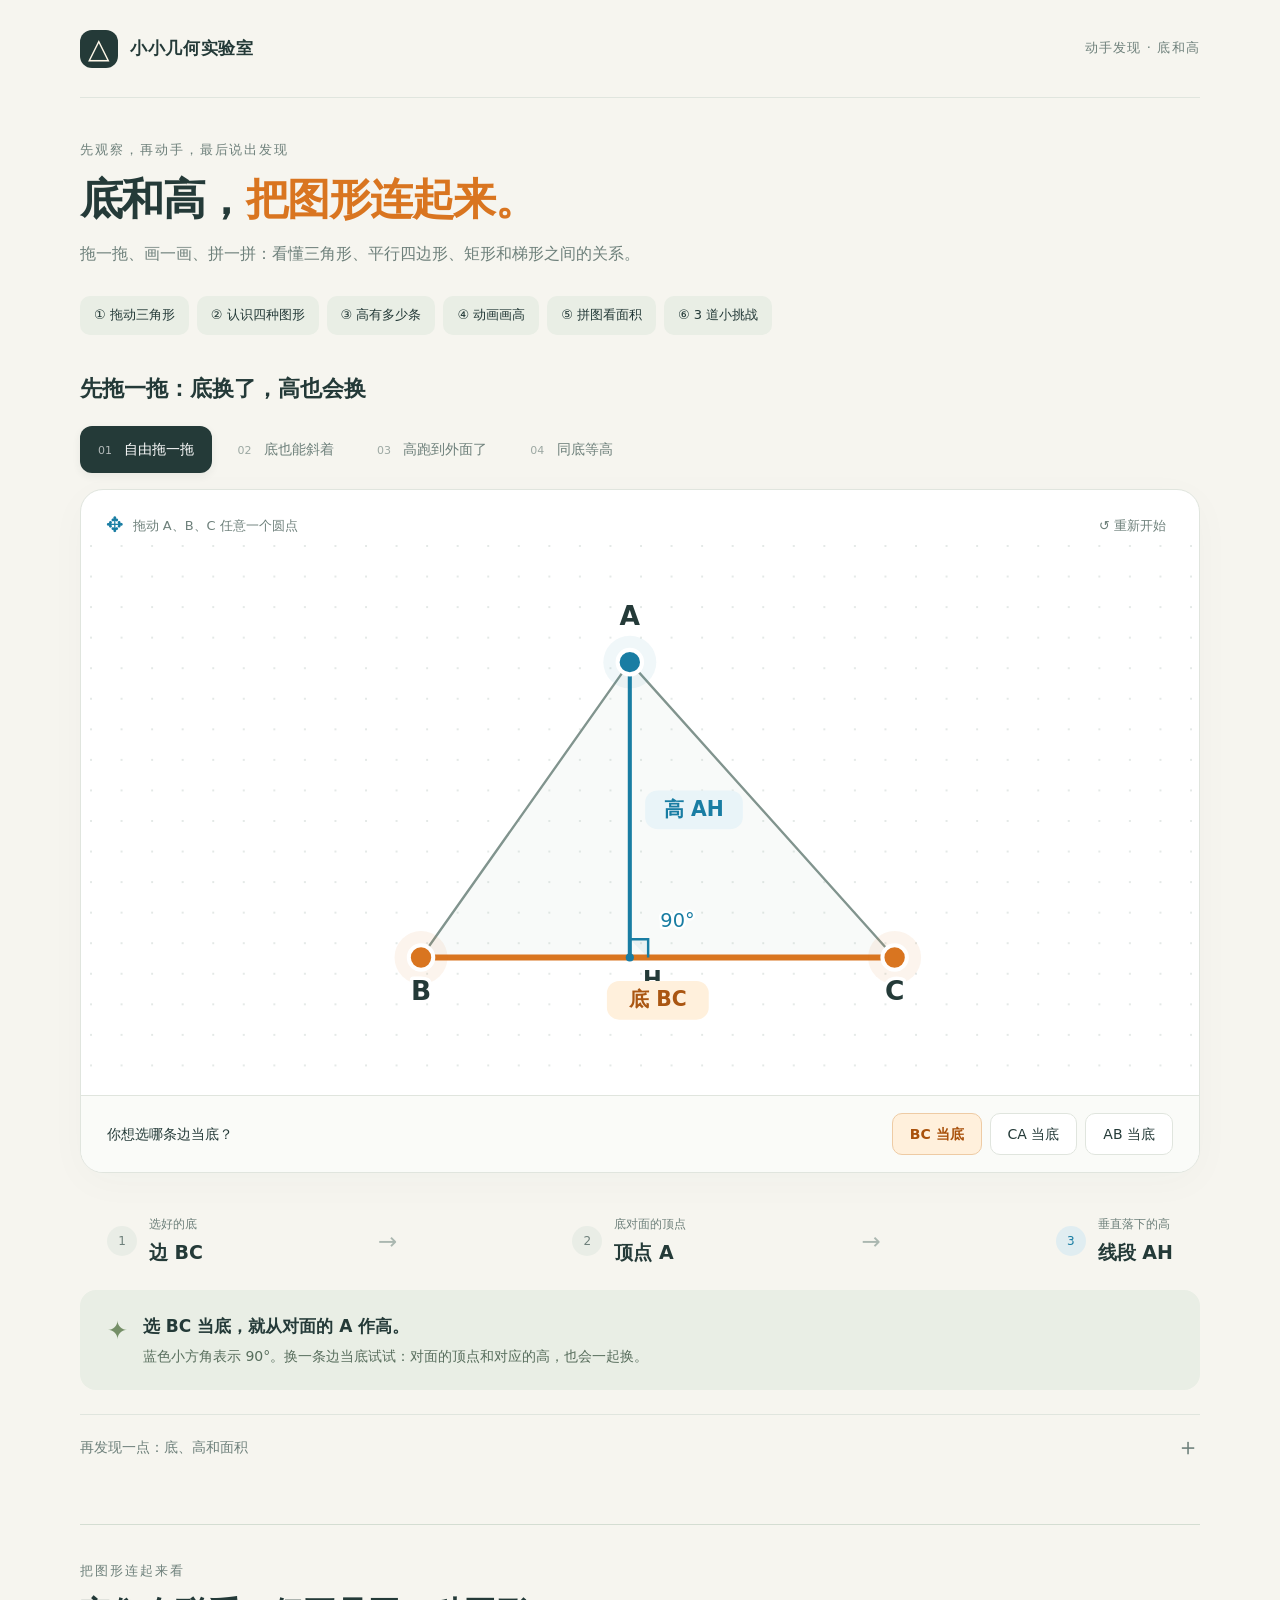
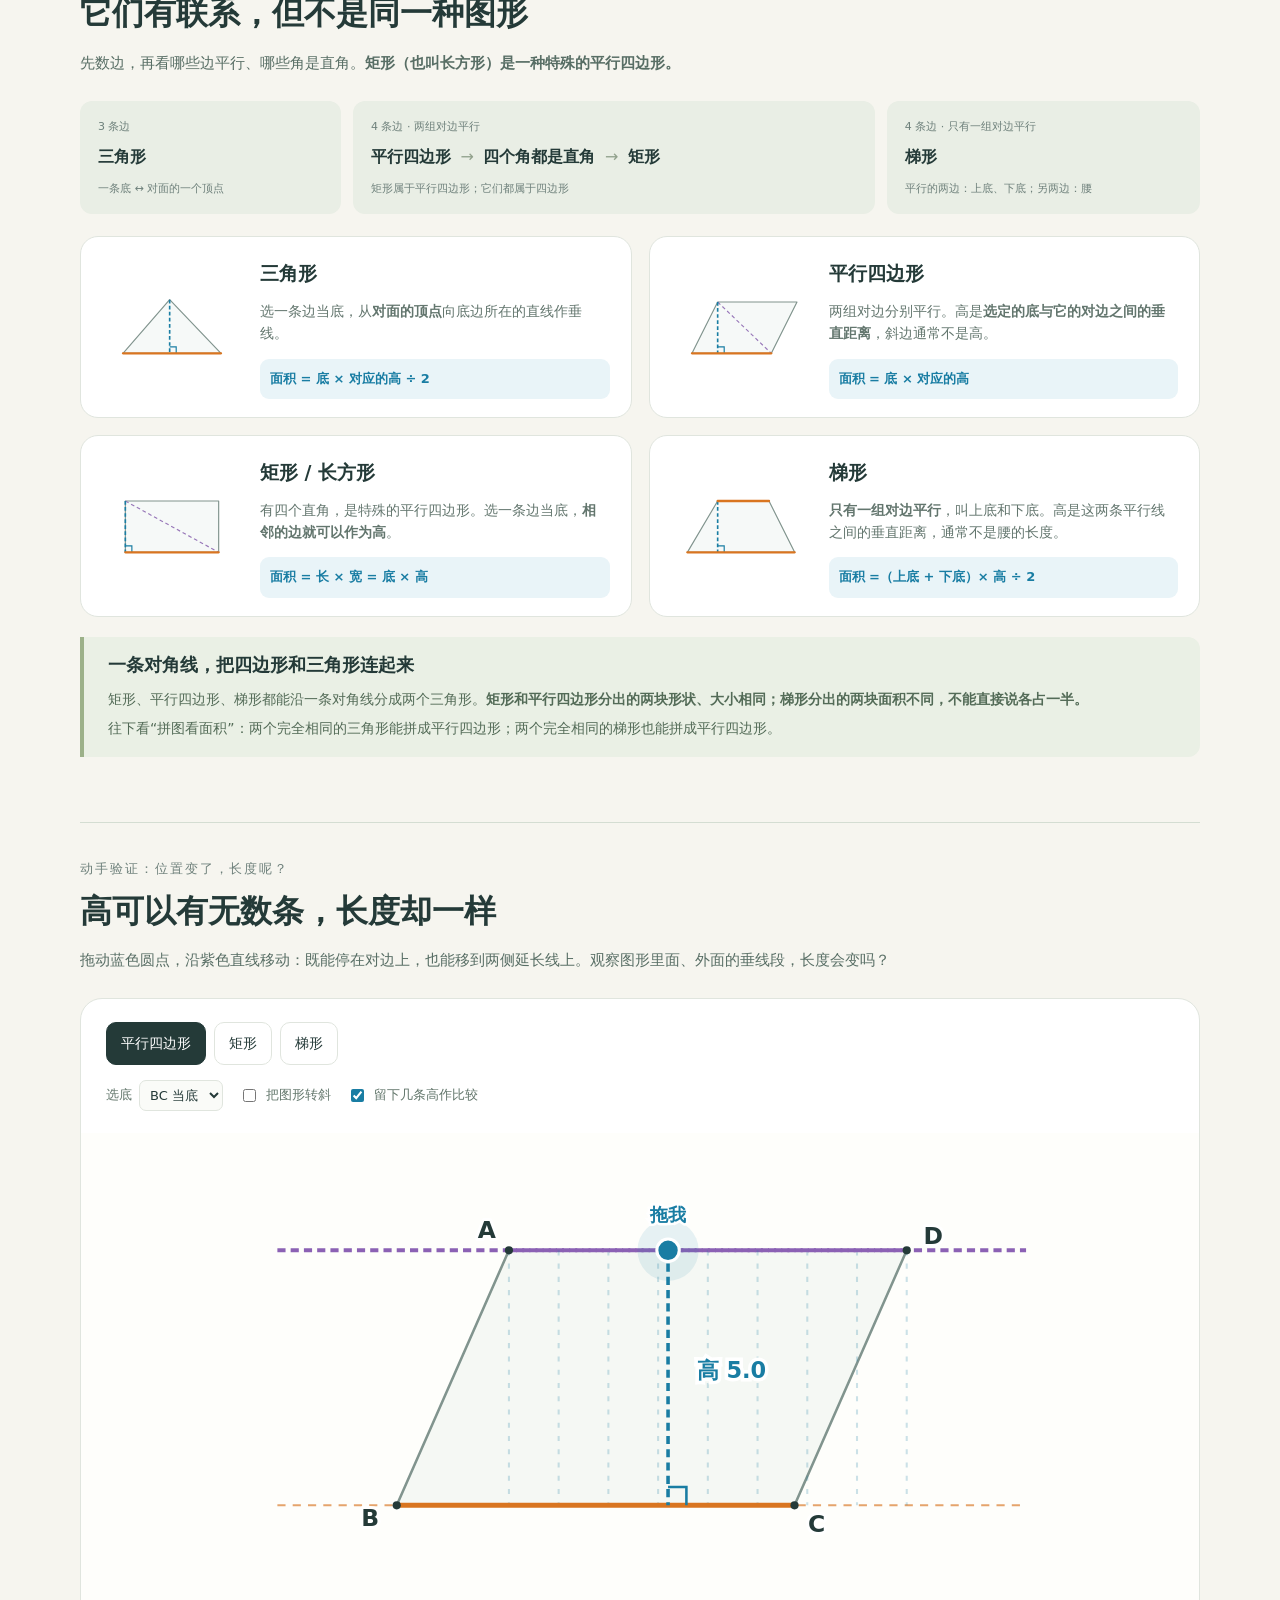
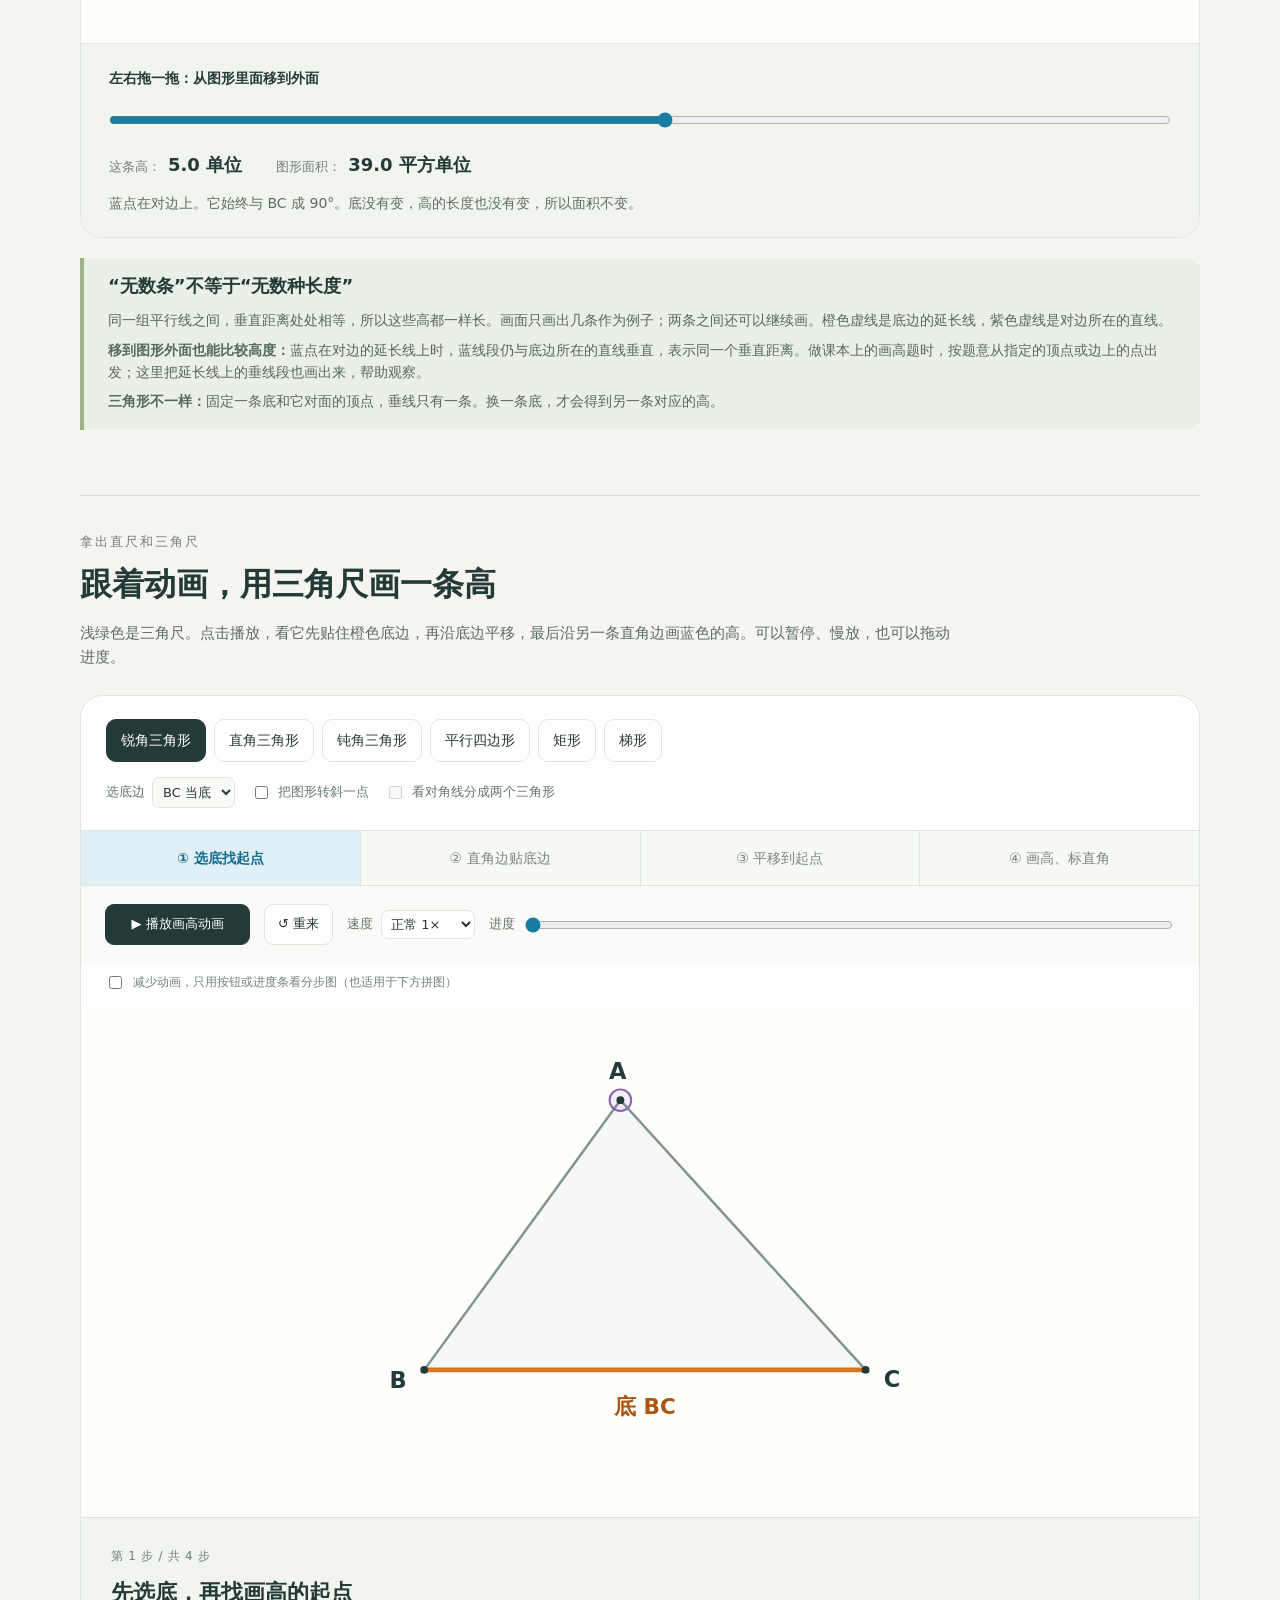
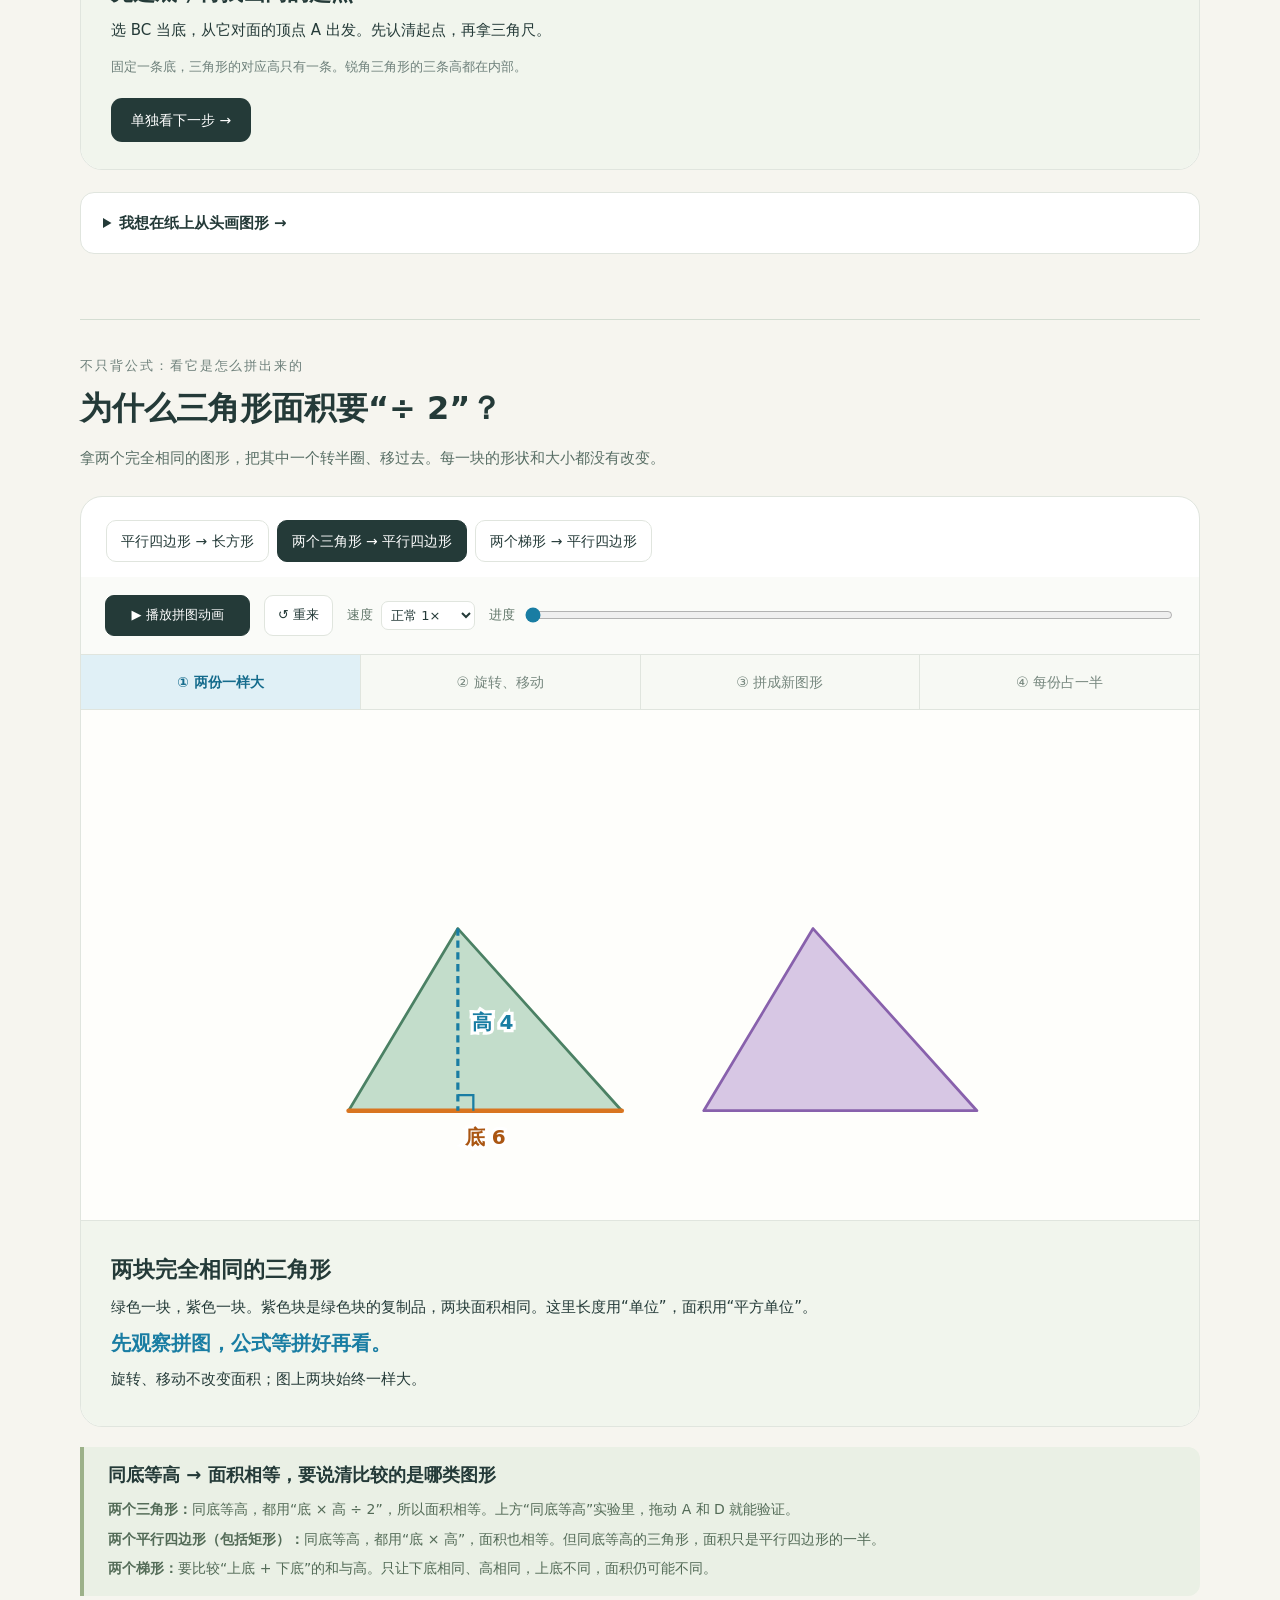
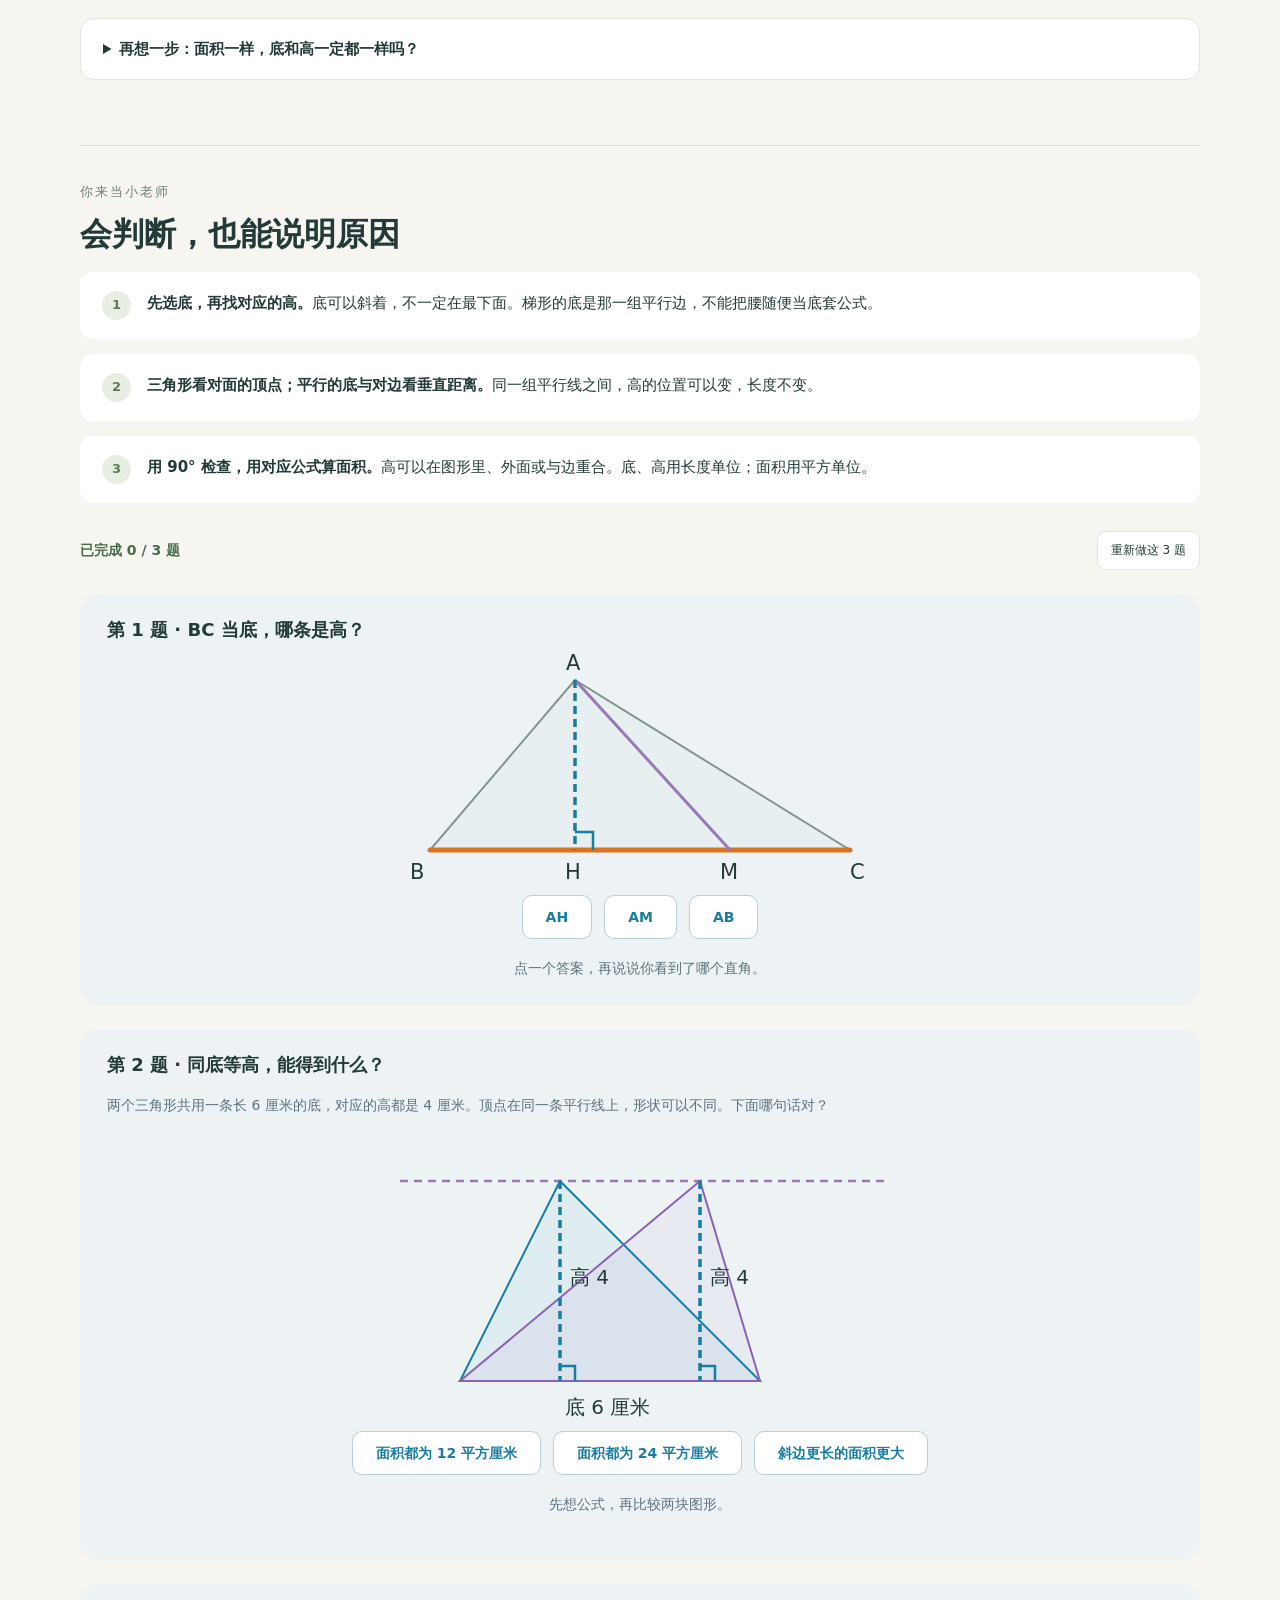
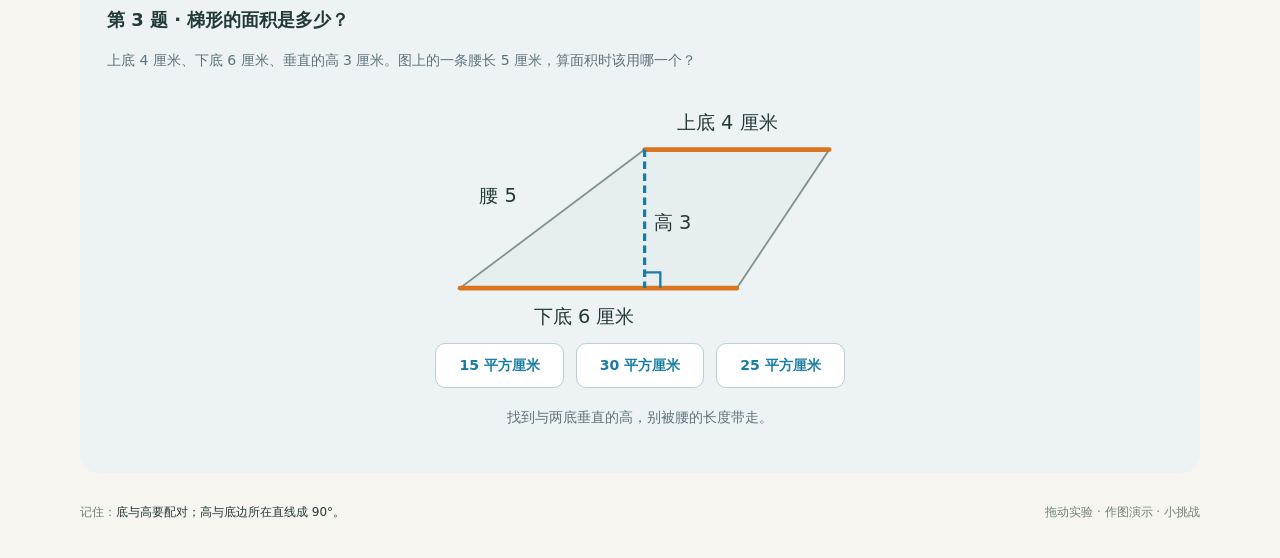
==== commit e92c48e3: "Allow moving equal heights outside quadrilaterals" ====
--- a/geometry/index.html
+++ b/geometry/index.html
@@ -76,7 +76,7 @@
       </div>
       <div class="connection-note"><h3>一条对角线，把四边形和三角形连起来</h3><p>矩形、平行四边形、梯形都能沿一条对角线分成两个三角形。<strong>矩形和平行四边形分出的两块形状、大小相同；梯形分出的两块面积不同，不能直接说各占一半。</strong></p><p>往下看“拼图看面积”：两个完全相同的三角形能拼成平行四边形；两个完全相同的梯形也能拼成平行四边形。</p></div>
     </section>
-    <section class="lesson-section" id="movingHeights" aria-labelledby="movingTitle"><div class="eyebrow">动手验证：位置变了，长度呢？</div><h2 id="movingTitle">高可以有无数条，长度却一样</h2><p class="section-lead">选定同一组平行的底与对边，在对边上换一个点，就能画一条高。拖动蓝色圆点，或移动下面的滑块。</p><div class="activity-card"><div class="shape-switch" role="group" aria-label="选择移动高的图形"><button data-height-shape="parallelogram" aria-pressed="true">平行四边形</button><button data-height-shape="rectangle" aria-pressed="false">矩形</button><button data-height-shape="trapezoid" aria-pressed="false">梯形</button></div><div class="drawing-options"><label>选底 <select id="movingBase" aria-label="移动高实验的底边"></select></label><label><input id="movingTilt" type="checkbox"> 把图形转斜</label><label><input id="showManyHeights" type="checkbox" checked> 留下几条高作比较</label></div><svg id="heightsBoard" viewBox="0 0 900 500" role="group" aria-labelledby="heightsTitle heightsDesc"></svg><div class="height-controls"><label for="heightPosition">换一个位置画高</label><input id="heightPosition" type="range" min="0" max="100" step="0.1" value="40" aria-label="高在对边上的位置"><div class="live-metrics"><span>这条高：<strong id="movingHeightValue">—</strong></span><span>图形面积：<strong id="movingAreaValue">—</strong></span></div><p id="heightFinding">—</p></div></div><div class="connection-note"><h3>“无数条”不等于“无数种长度”</h3><p>同一组平行线之间，垂直距离处处相等，所以这些高都一样长。画面只画出几条作为例子；两条之间还可以继续画。</p><p><strong>三角形不一样：</strong>固定一条底和它对面的顶点，垂线只有一条。换一条底，才会得到另一条对应的高。</p></div></section>
+    <section class="lesson-section" id="movingHeights" aria-labelledby="movingTitle"><div class="eyebrow">动手验证：位置变了，长度呢？</div><h2 id="movingTitle">高可以有无数条，长度却一样</h2><p class="section-lead">拖动蓝色圆点，沿紫色直线移动：既能停在对边上，也能移到两侧延长线上。观察图形里面、外面的垂线段，长度会变吗？</p><div class="activity-card"><div class="shape-switch" role="group" aria-label="选择移动高的图形"><button data-height-shape="parallelogram" aria-pressed="true">平行四边形</button><button data-height-shape="rectangle" aria-pressed="false">矩形</button><button data-height-shape="trapezoid" aria-pressed="false">梯形</button></div><div class="drawing-options"><label>选底 <select id="movingBase" aria-label="移动高实验的底边"></select></label><label><input id="movingTilt" type="checkbox"> 把图形转斜</label><label><input id="showManyHeights" type="checkbox" checked> 留下几条高作比较</label></div><svg id="heightsBoard" viewBox="0 0 900 500" role="group" aria-labelledby="heightsTitle heightsDesc"></svg><div class="height-controls"><label for="heightPosition">左右拖一拖：从图形里面移到外面</label><input id="heightPosition" type="range" min="0" max="100" step="0.1" value="40" aria-label="高的位置，可移到对边延长线上"><div class="live-metrics"><span>这条高：<strong id="movingHeightValue">—</strong></span><span>图形面积：<strong id="movingAreaValue">—</strong></span></div><p id="heightFinding">—</p></div></div><div class="connection-note"><h3>“无数条”不等于“无数种长度”</h3><p>同一组平行线之间，垂直距离处处相等，所以这些高都一样长。画面只画出几条作为例子；两条之间还可以继续画。橙色虚线是底边的延长线，紫色虚线是对边所在的直线。</p><p><strong>移到图形外面也能比较高度：</strong>蓝点在对边的延长线上时，蓝线段仍与底边所在的直线垂直，表示同一个垂直距离。做课本上的画高题时，按题意从指定的顶点或边上的点出发；这里把延长线上的垂线段也画出来，帮助观察。</p><p><strong>三角形不一样：</strong>固定一条底和它对面的顶点，垂线只有一条。换一条底，才会得到另一条对应的高。</p></div></section>
     <section class="lesson-section" id="drawingLesson" aria-labelledby="drawingTitle">
       <div class="eyebrow">拿出直尺和三角尺</div><h2 id="drawingTitle">跟着动画，用三角尺画一条高</h2><p class="section-lead">浅绿色是三角尺。点击播放，看它先贴住橙色底边，再沿底边平移，最后沿另一条直角边画蓝色的高。可以暂停、慢放，也可以拖动进度。</p>
       <div class="drawing-lab">
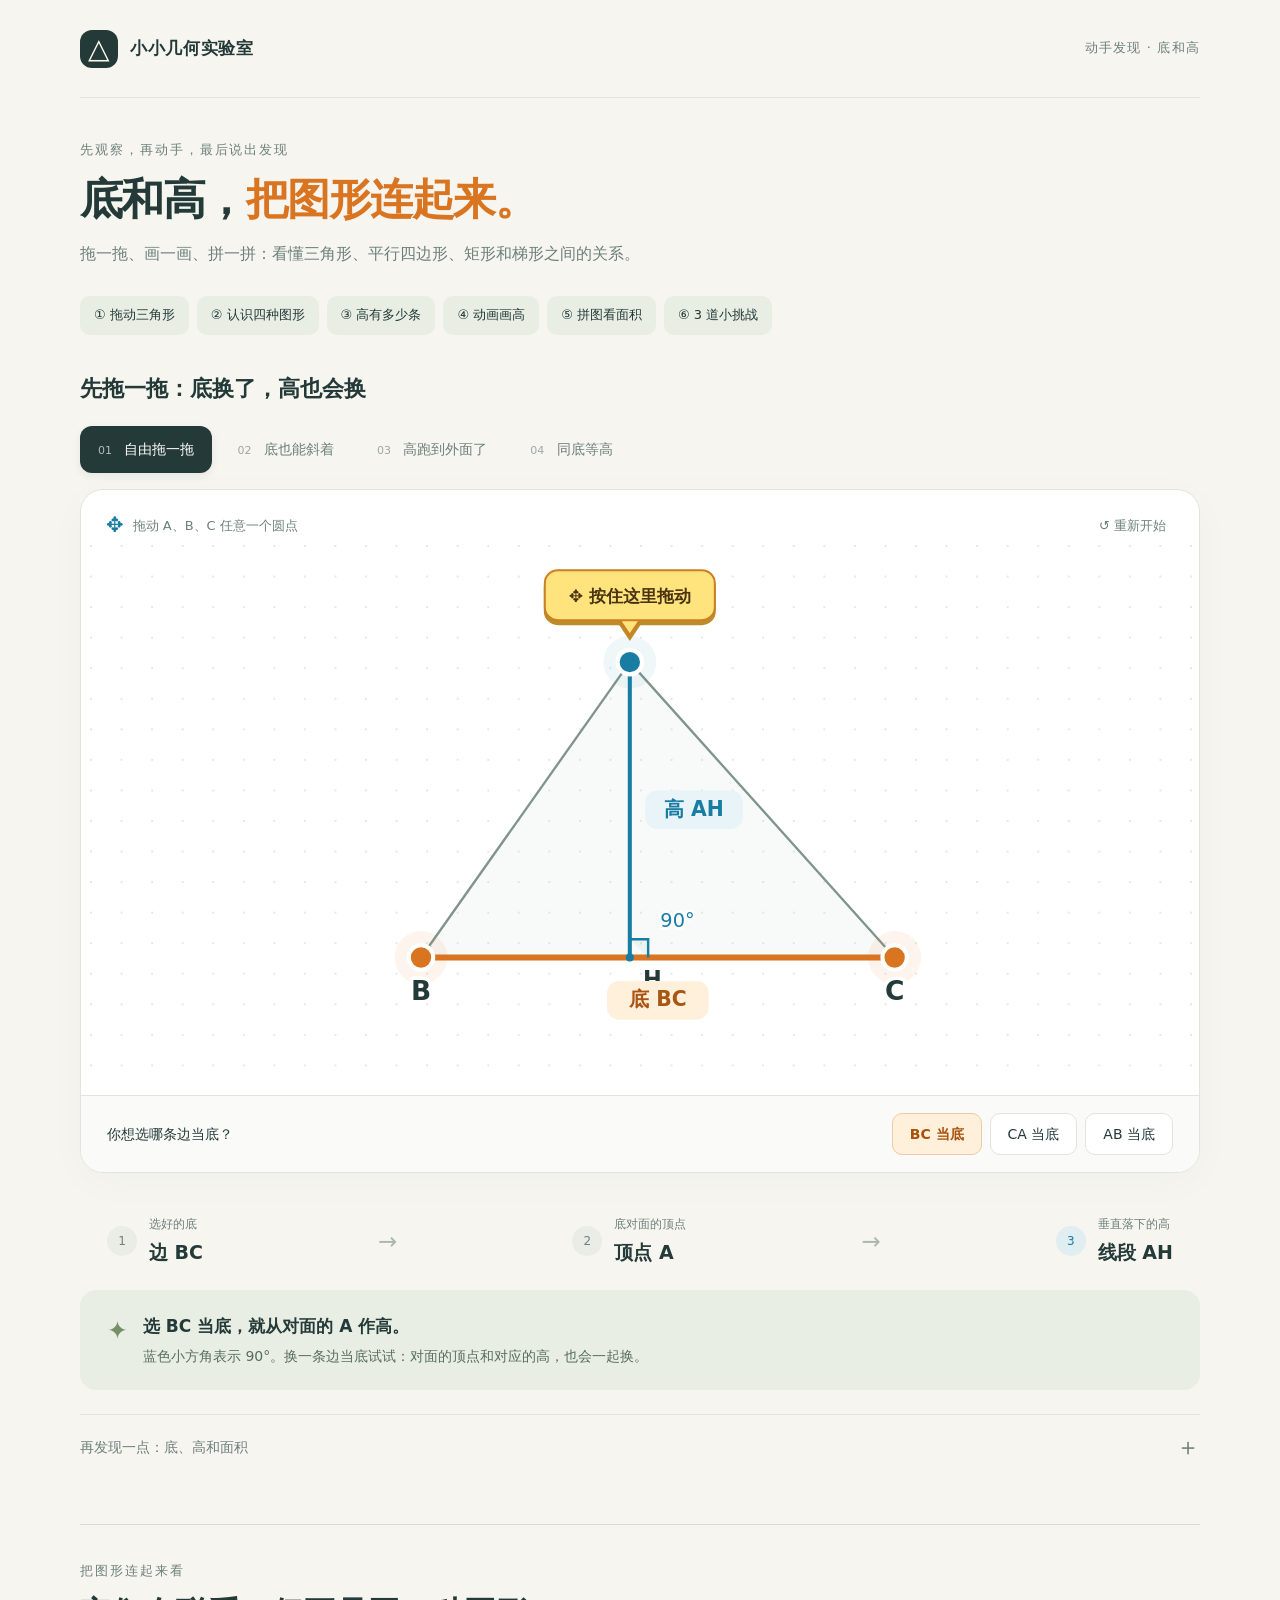
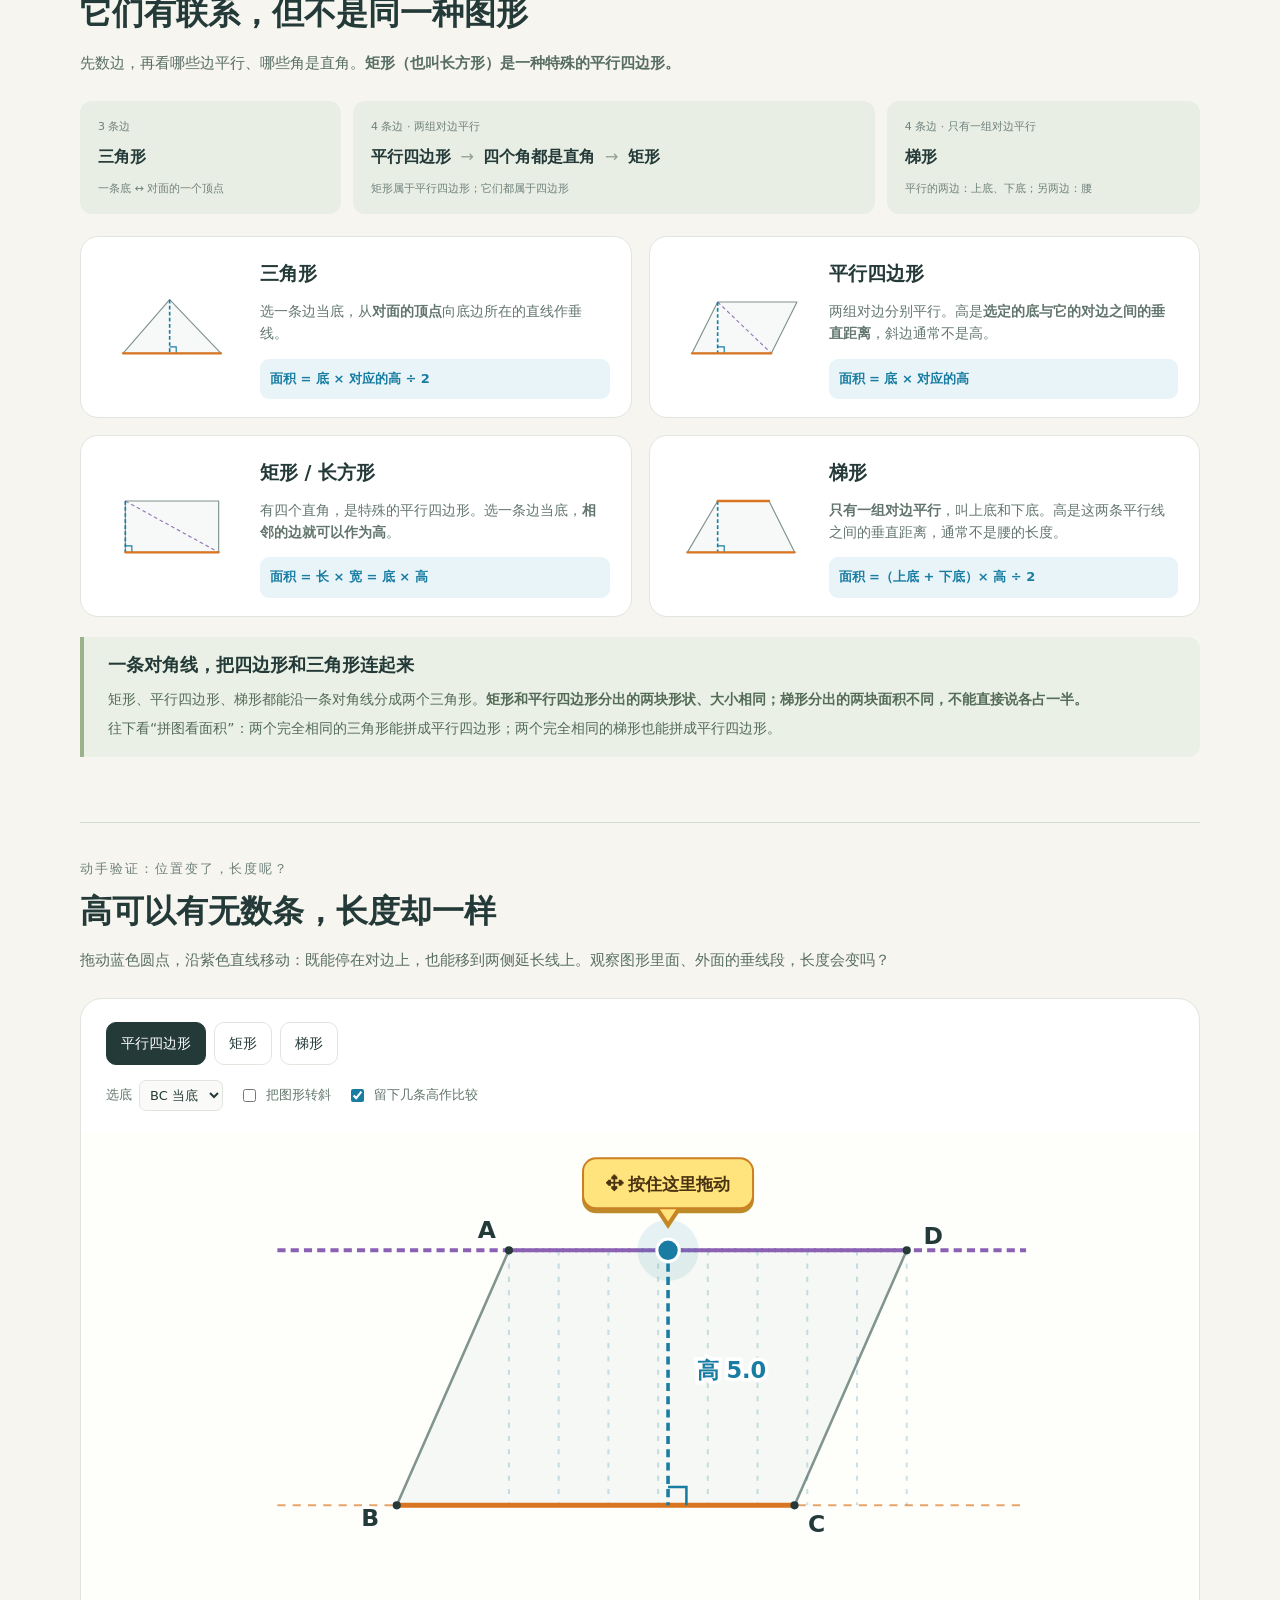
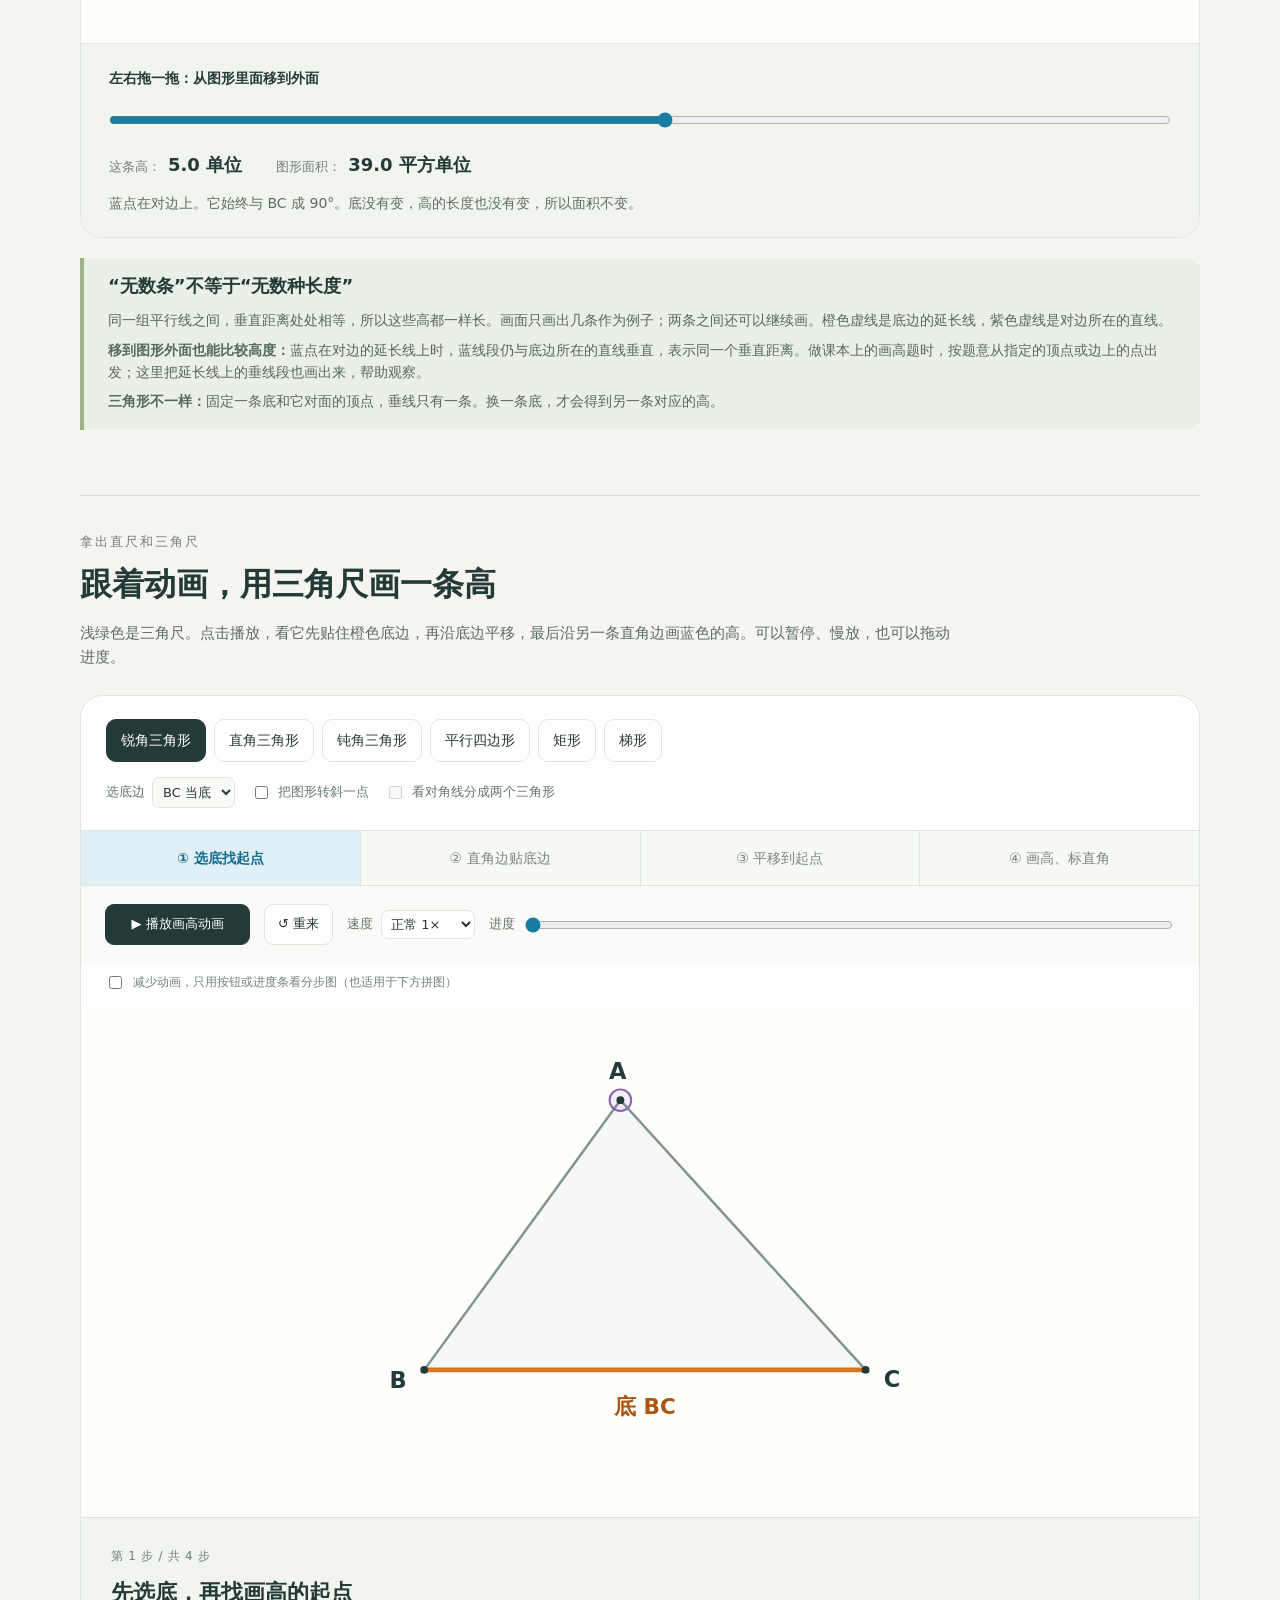
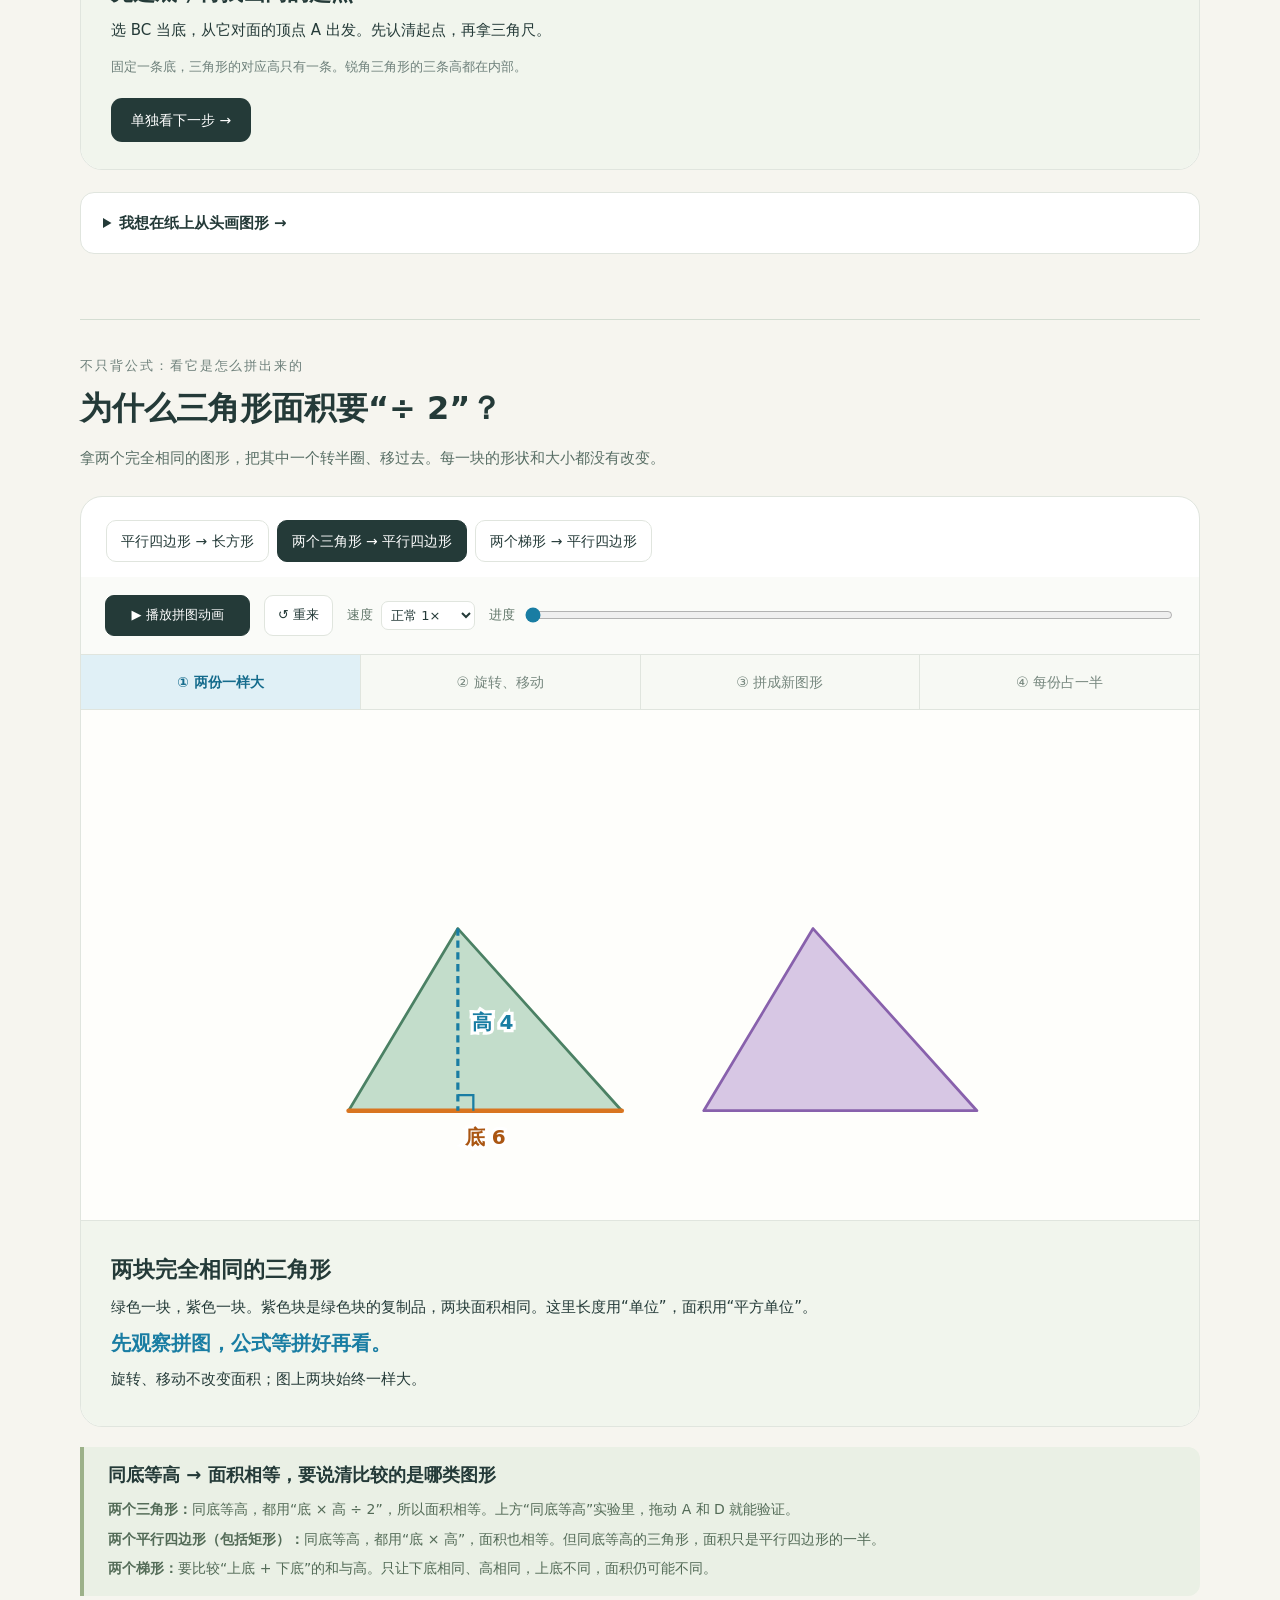
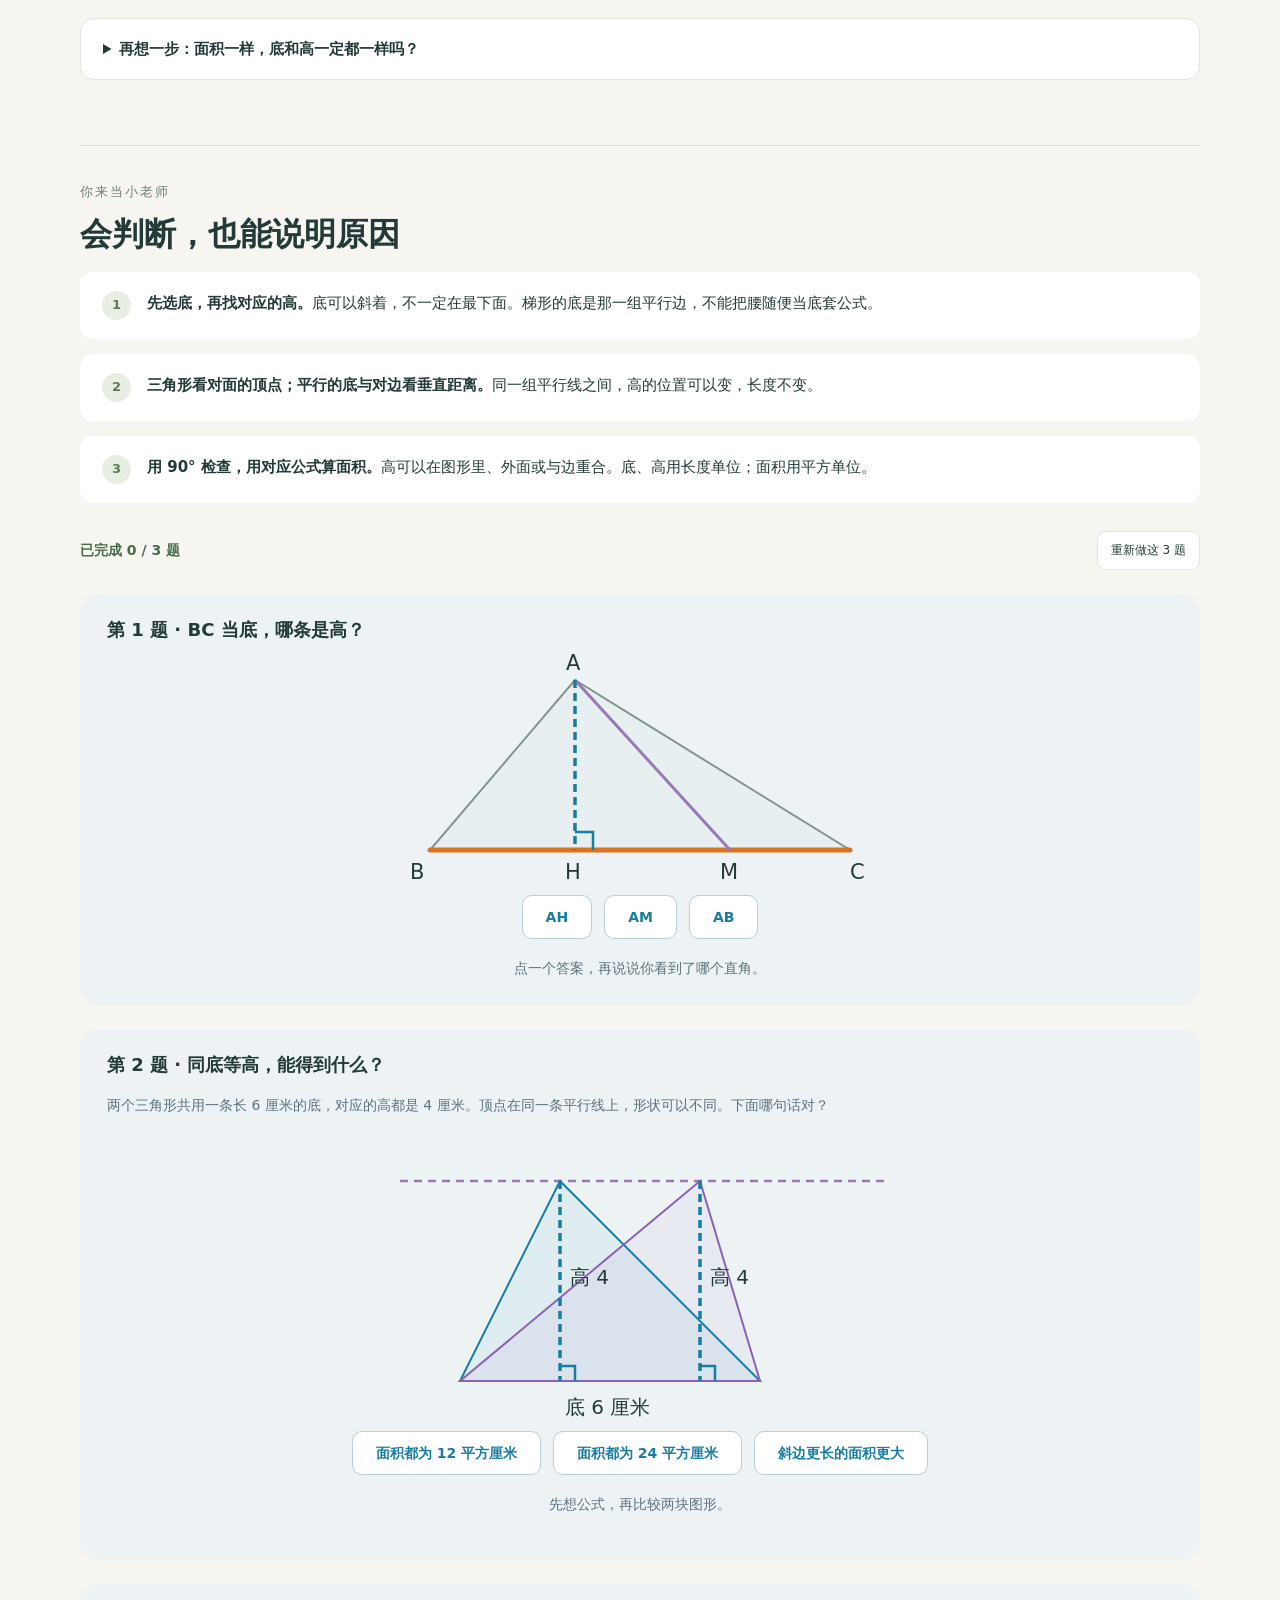
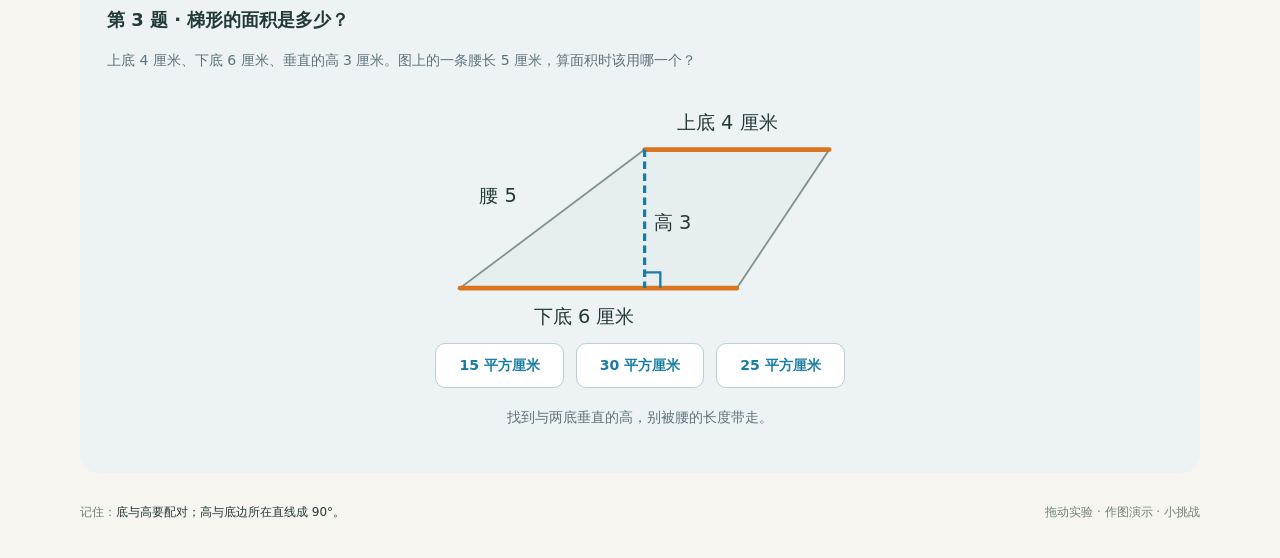
==== commit e58b0b79: "Add dismissible yellow guidance to geometry drag handles" ====
--- a/geometry/index.html
+++ b/geometry/index.html
@@ -99,8 +99,9 @@
     <footer><span>记住：<strong>底与高要配对；高与底边所在直线成 90°。</strong></span><span>拖动实验 · 作图演示 · 小挑战</span></footer>
   </main>
 </div>
-<script src="geometry.js"></script>
-<script src="app.js"></script>
-<script src="lesson.js"></script>
+<script src="geometry.js?v=20261101-outside1"></script>
+<script src="drag-hints.js?v=20261101-hint1"></script>
+<script src="app.js?v=20261101-hint1"></script>
+<script src="lesson.js?v=20261101-hint1"></script>
 </body>
 </html>
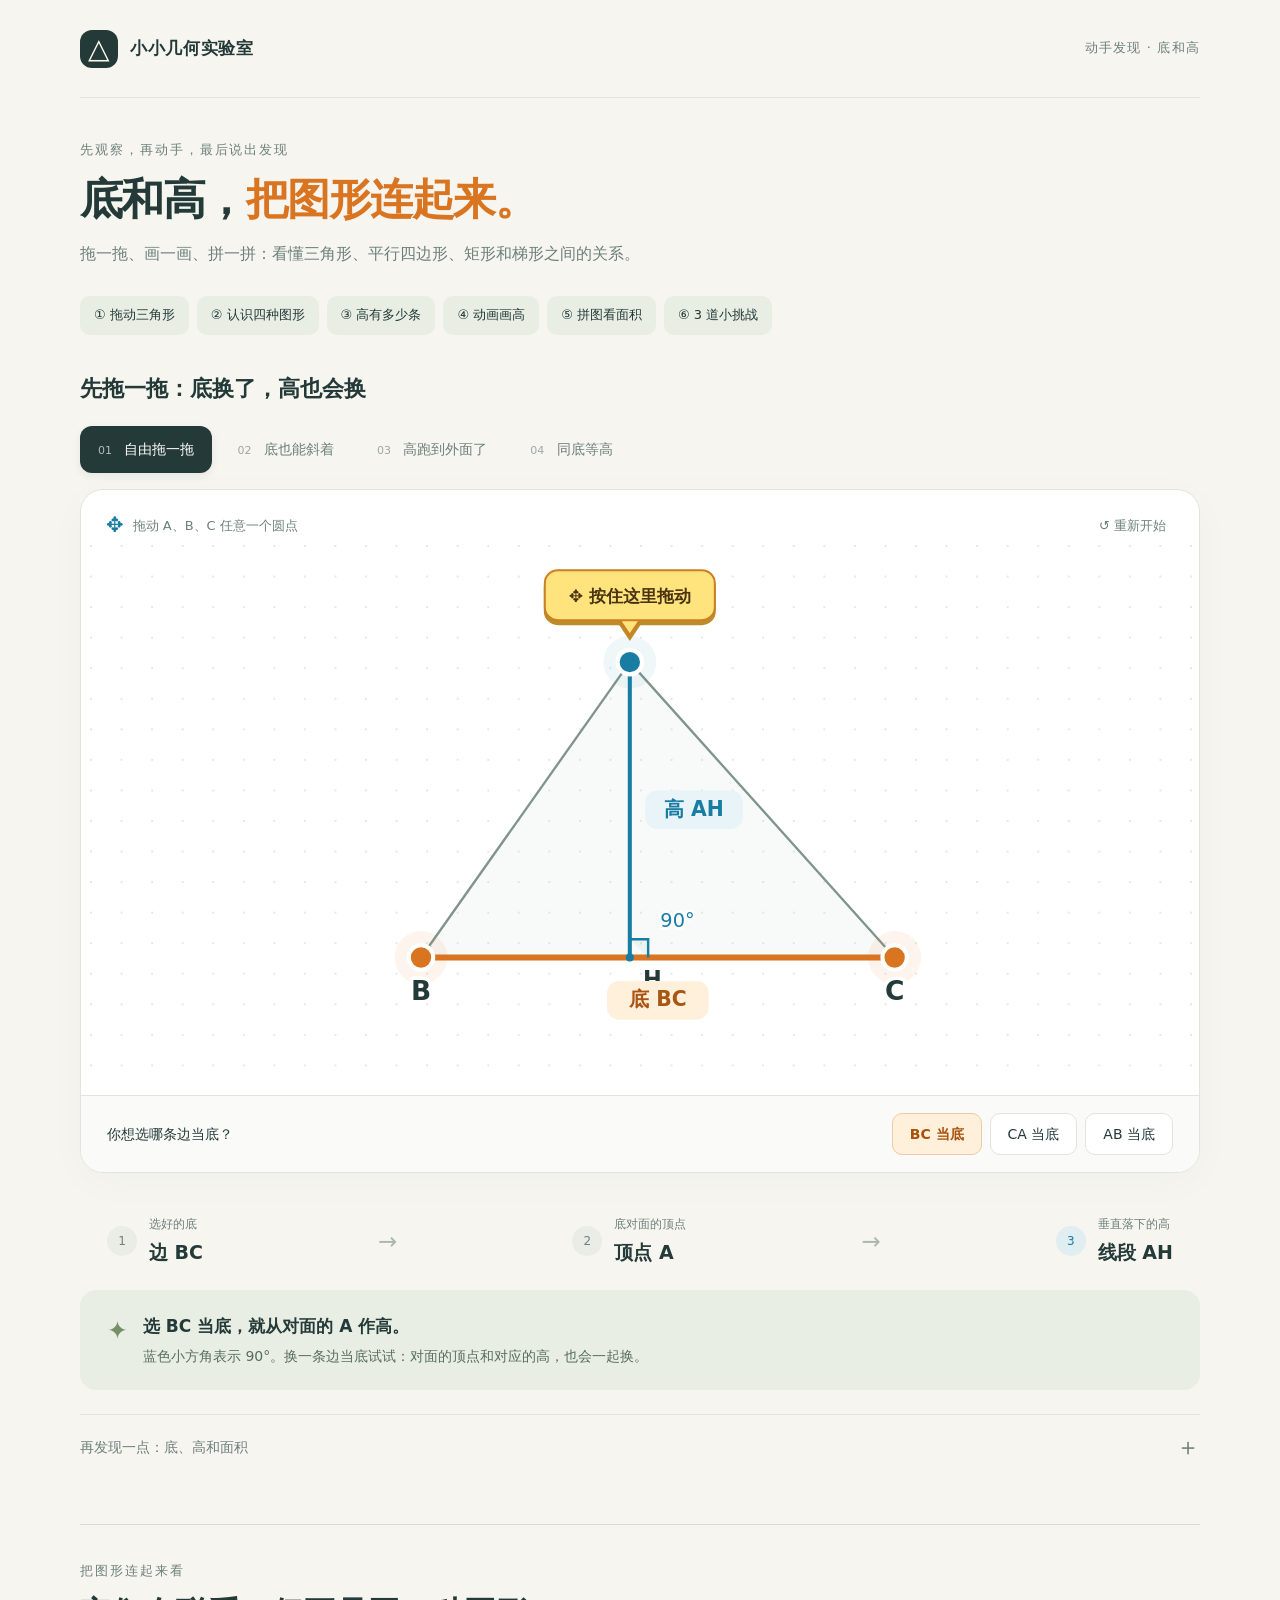
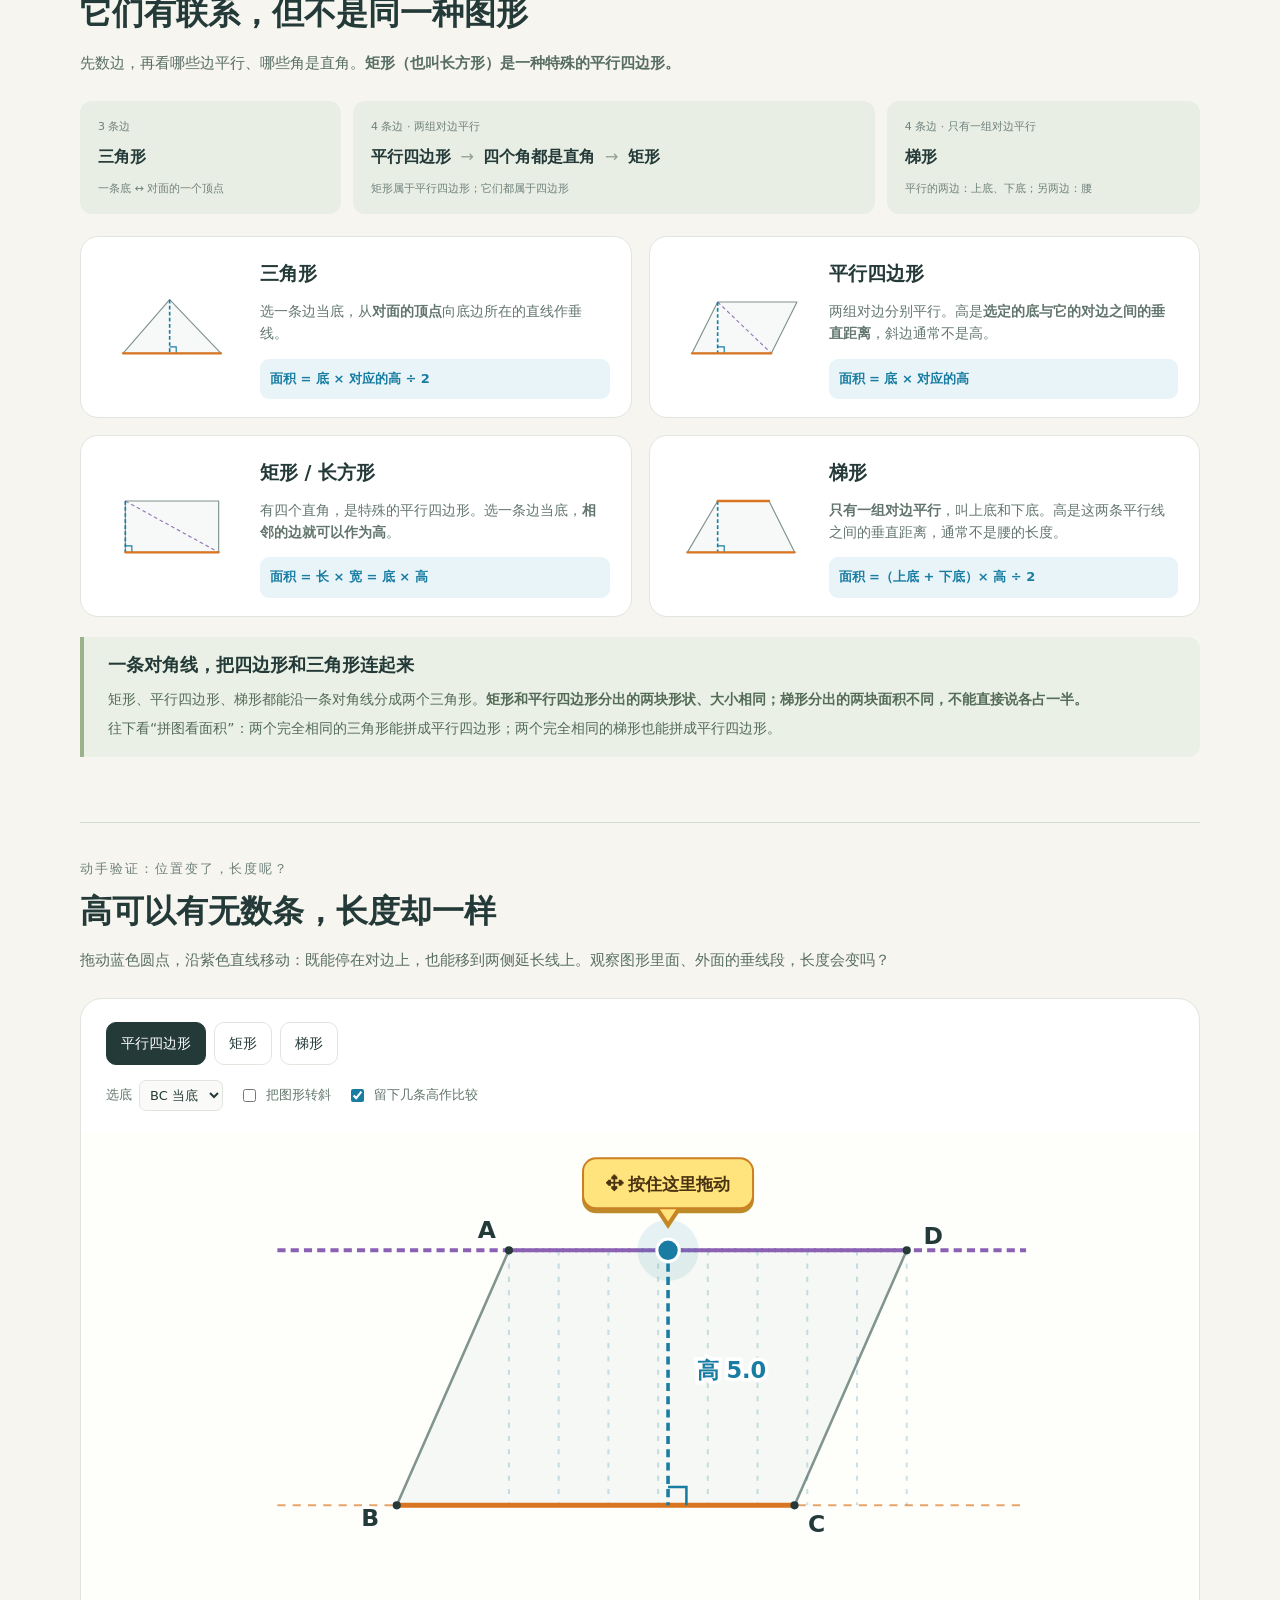
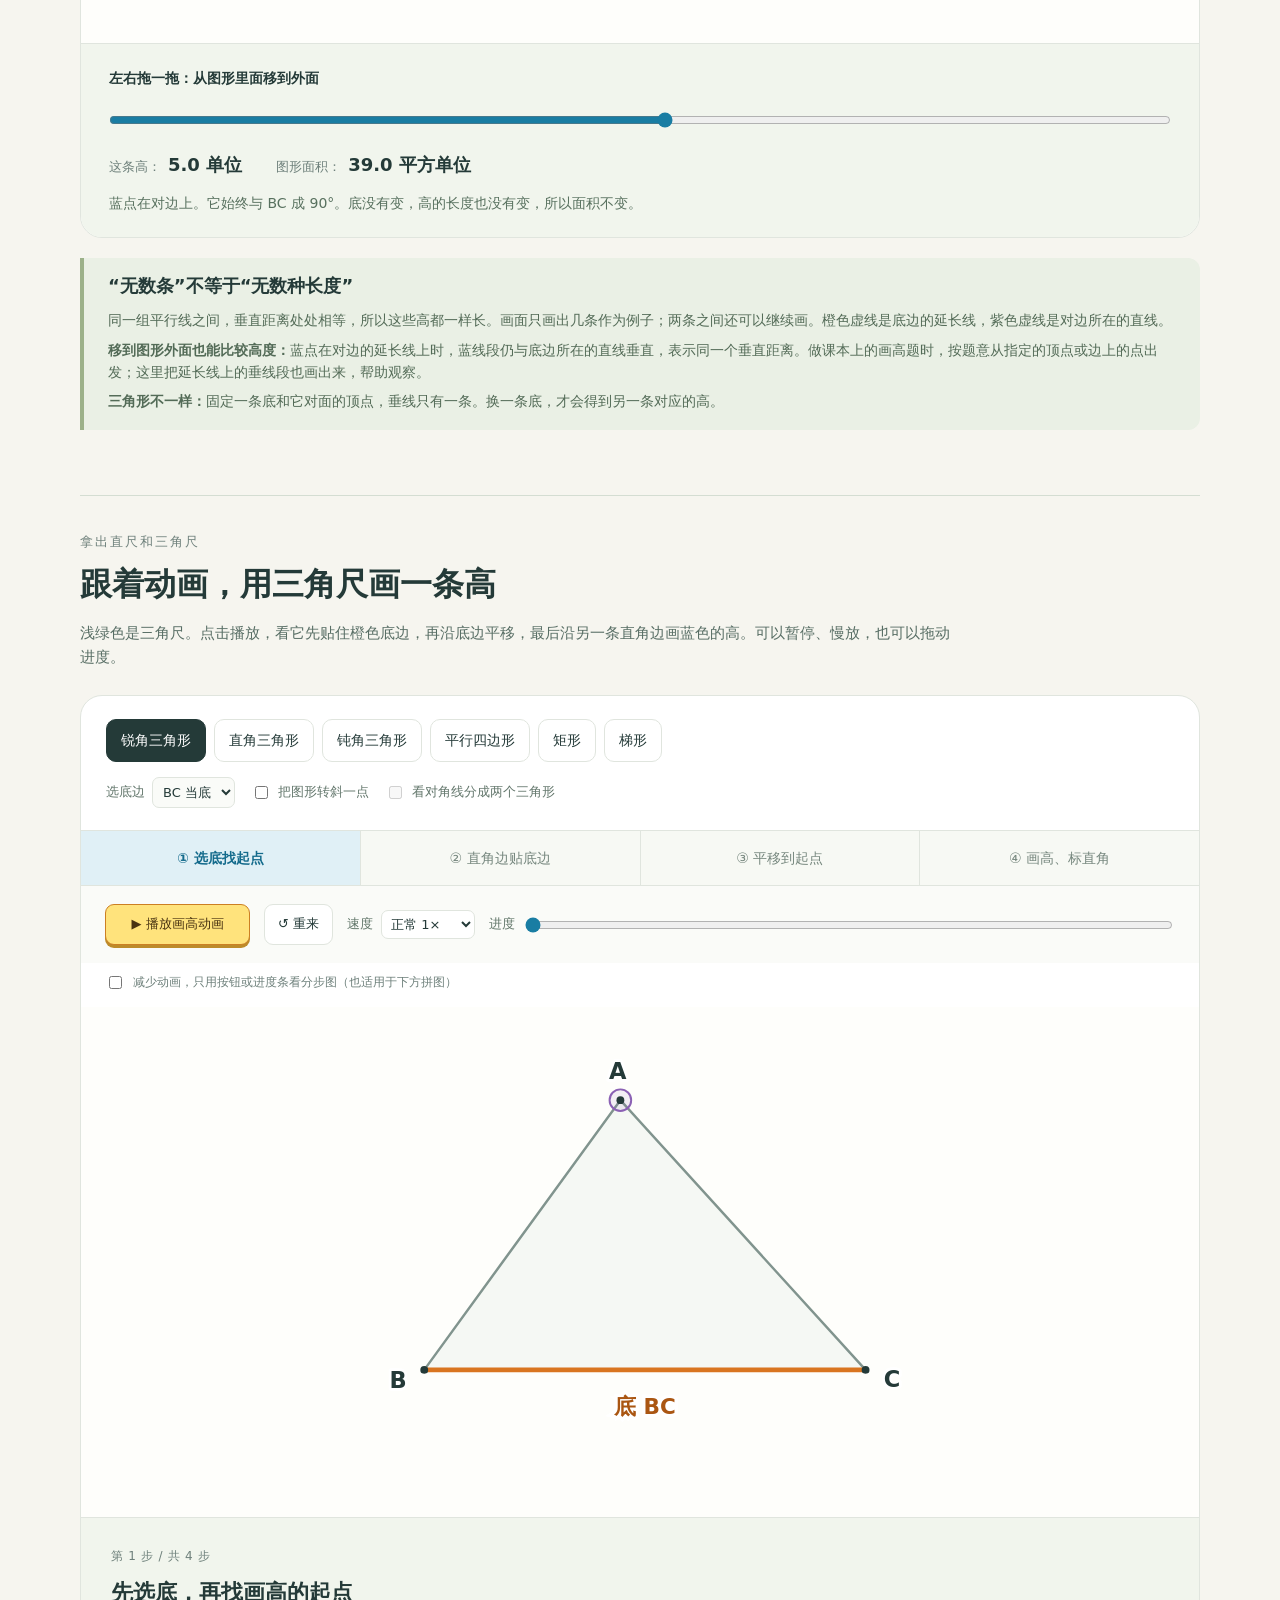
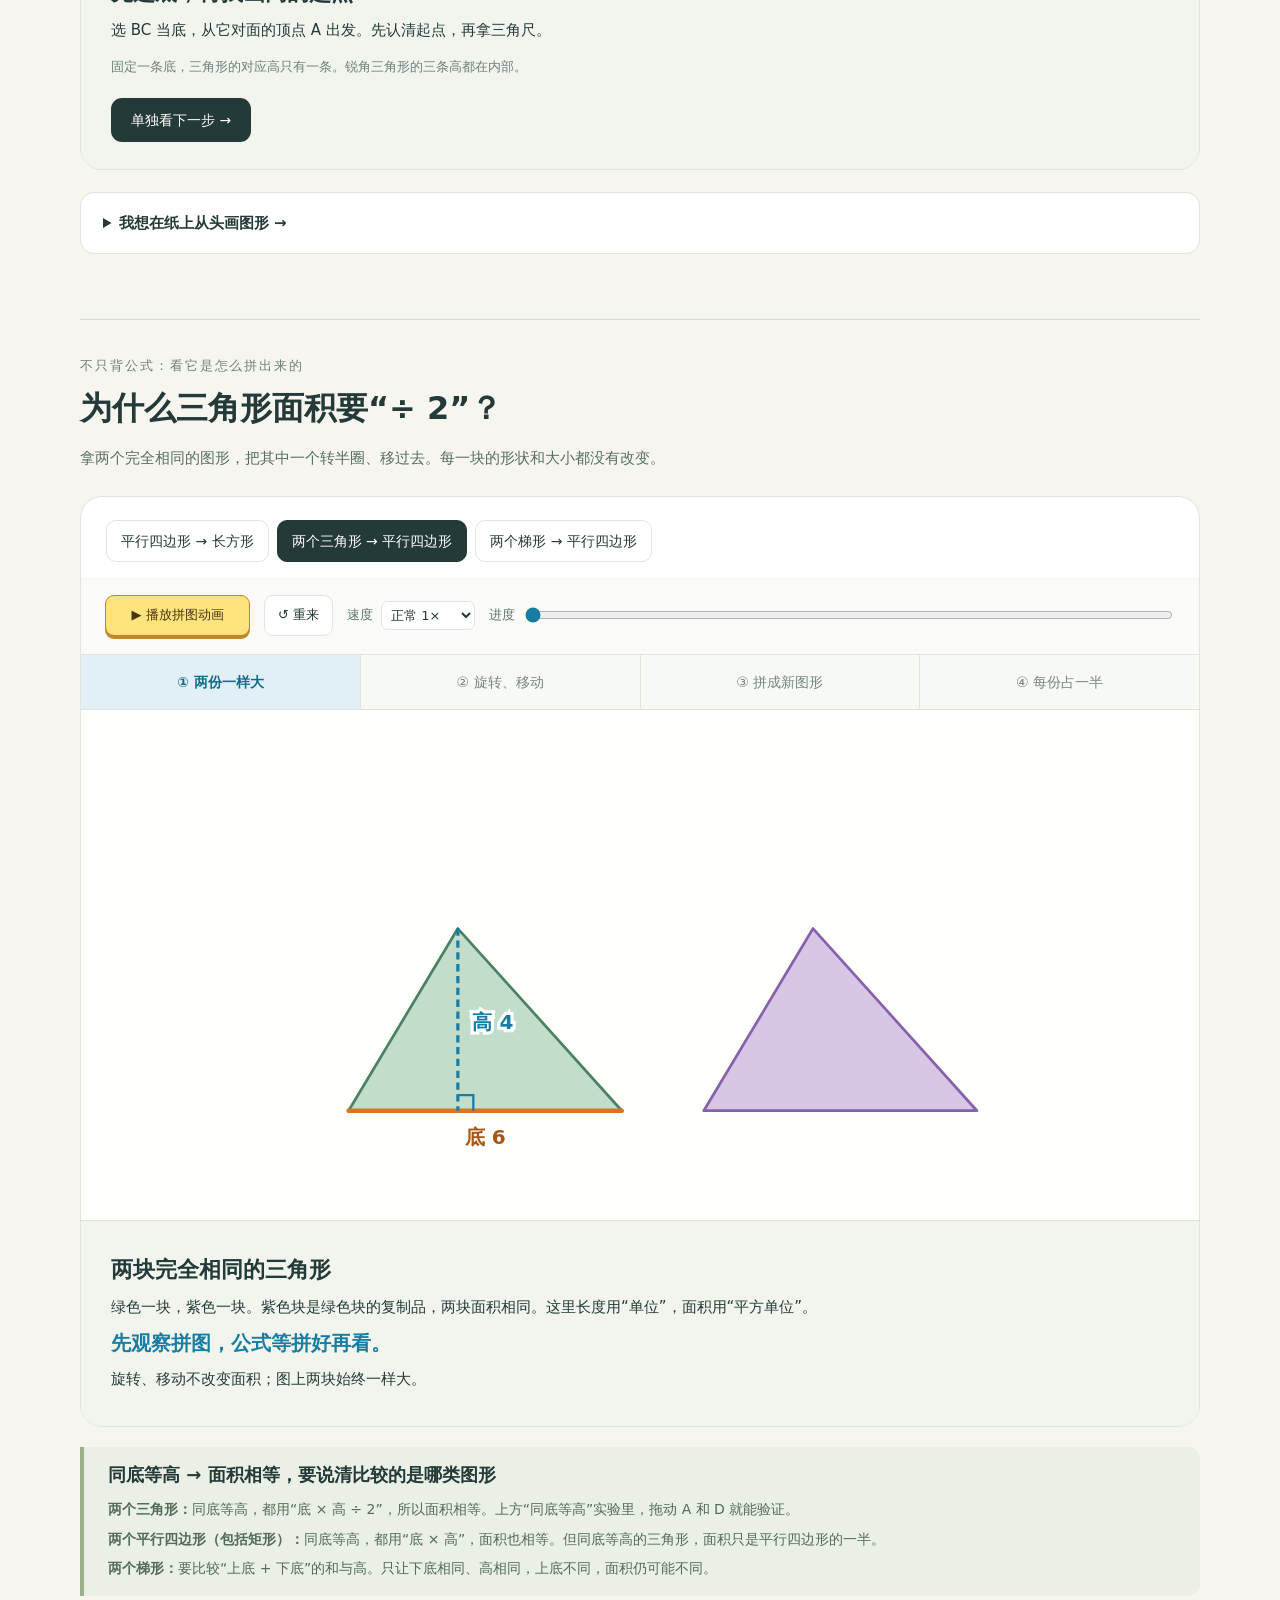
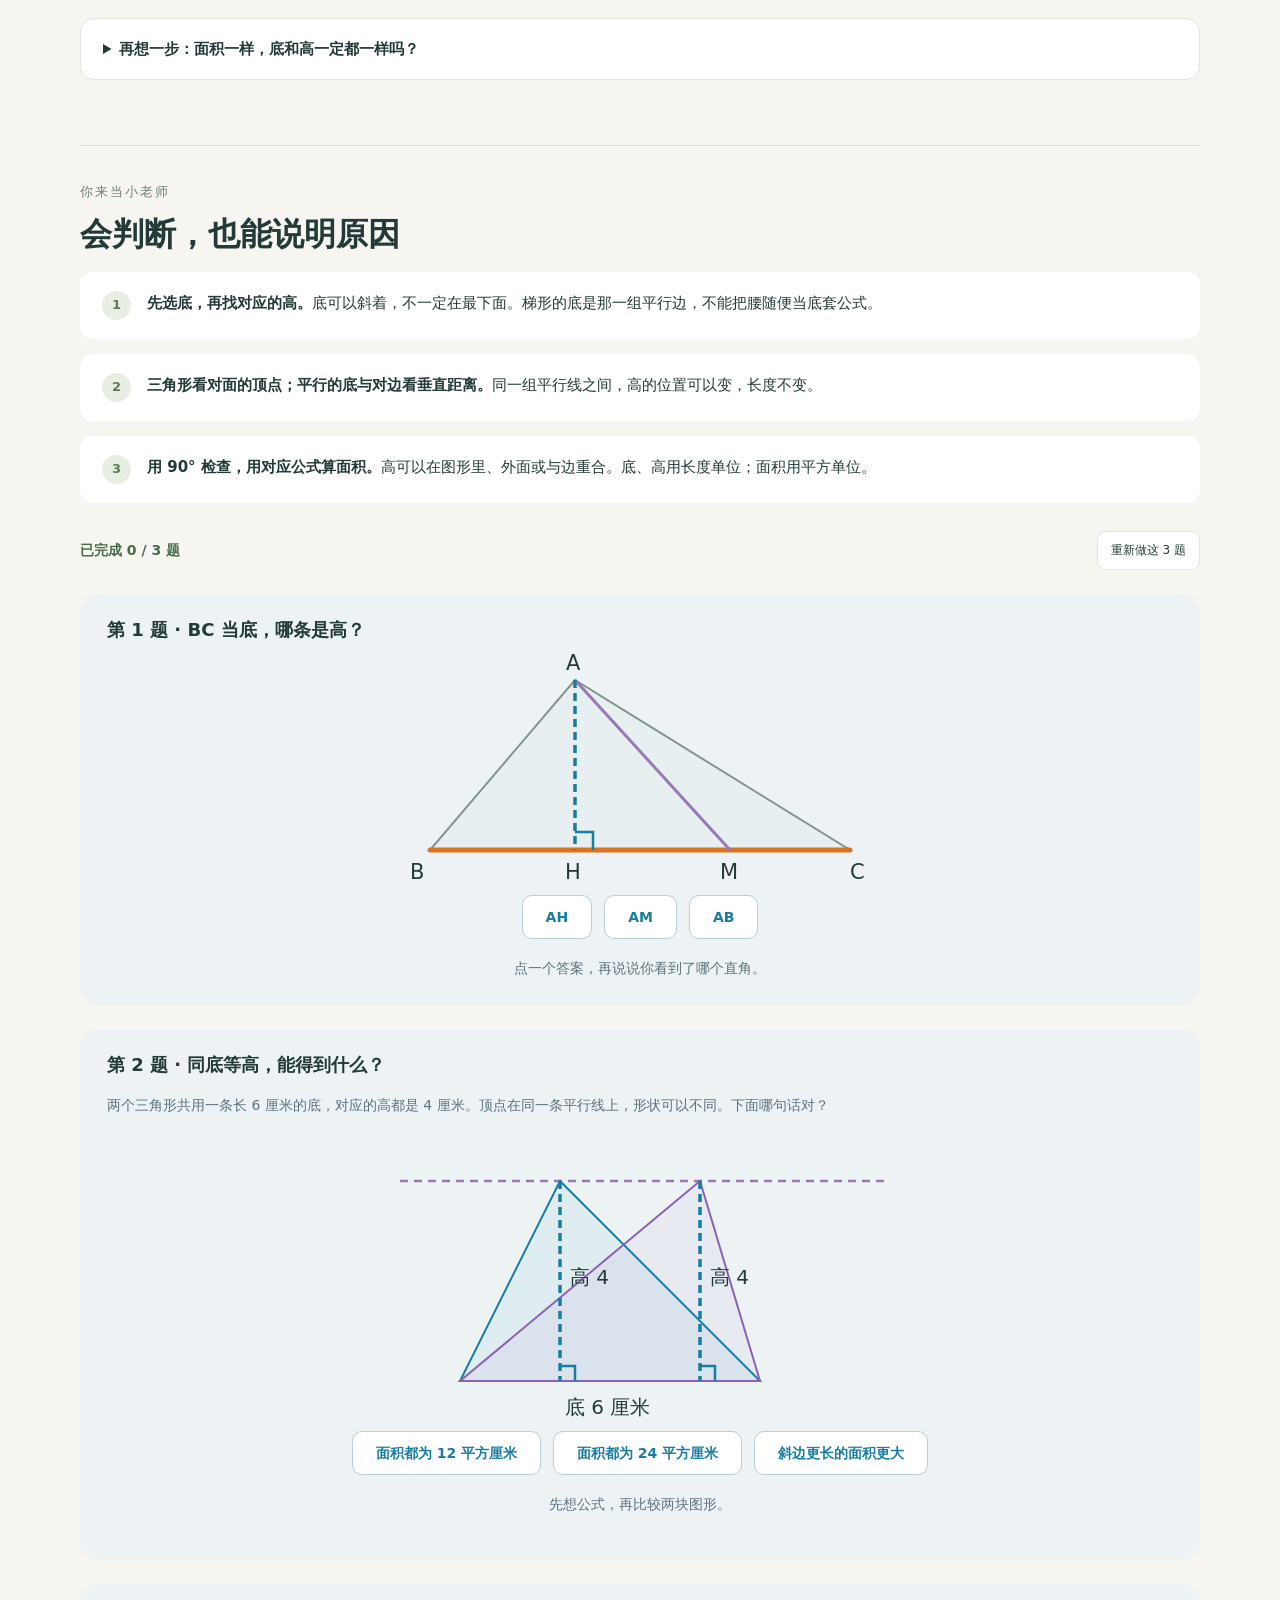
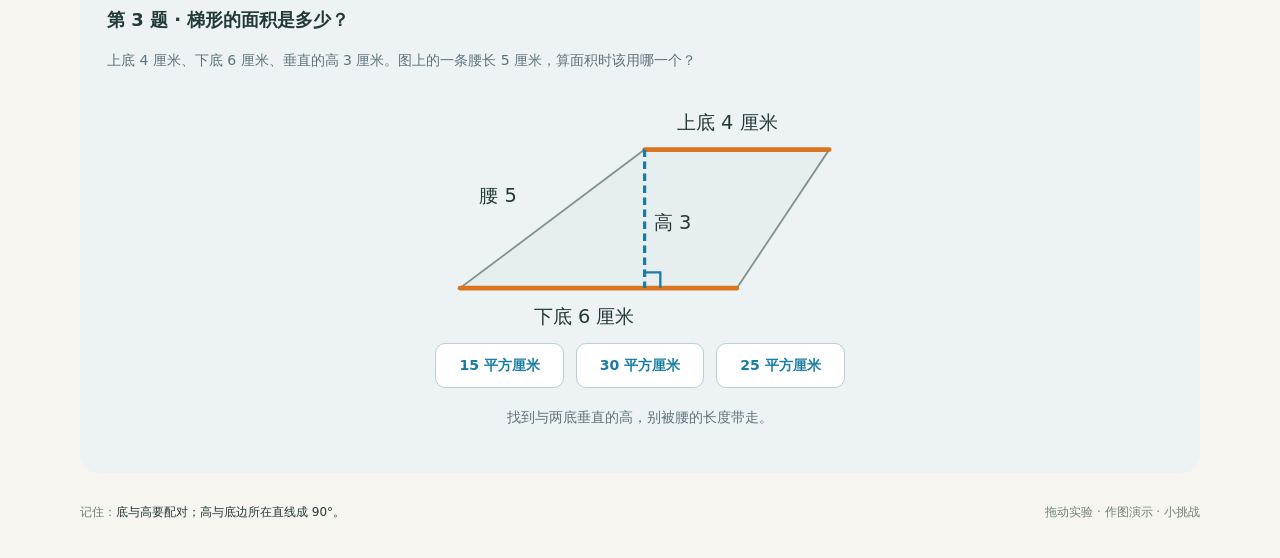
==== commit 825864dd: "Add first-use yellow highlights to both animation play buttons" ====
--- a/geometry/index.html
+++ b/geometry/index.html
@@ -100,7 +100,7 @@
   </main>
 </div>
 <script src="geometry.js?v=20261101-outside1"></script>
-<script src="drag-hints.js?v=20261101-hint1"></script>
+<script src="drag-hints.js?v=20261101-playhint1"></script>
 <script src="app.js?v=20261101-hint1"></script>
 <script src="lesson.js?v=20261101-hint1"></script>
 </body>
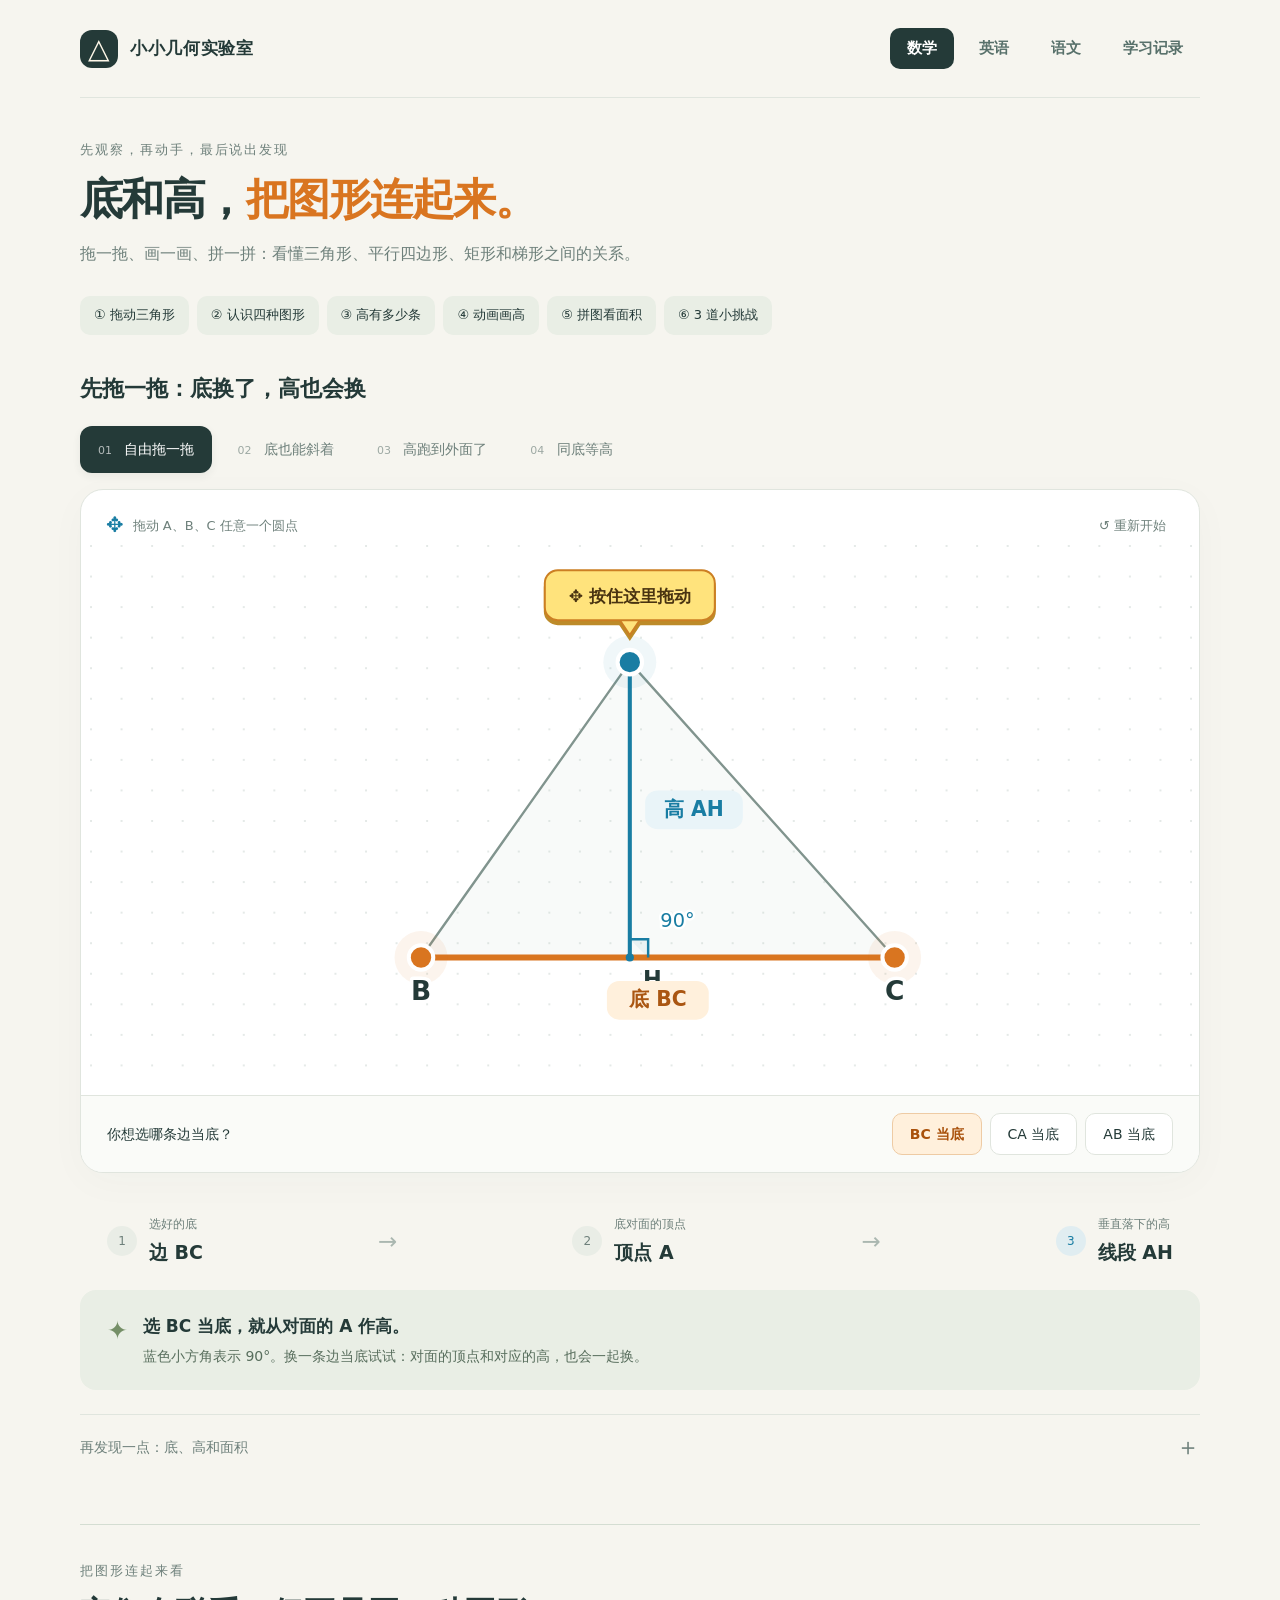
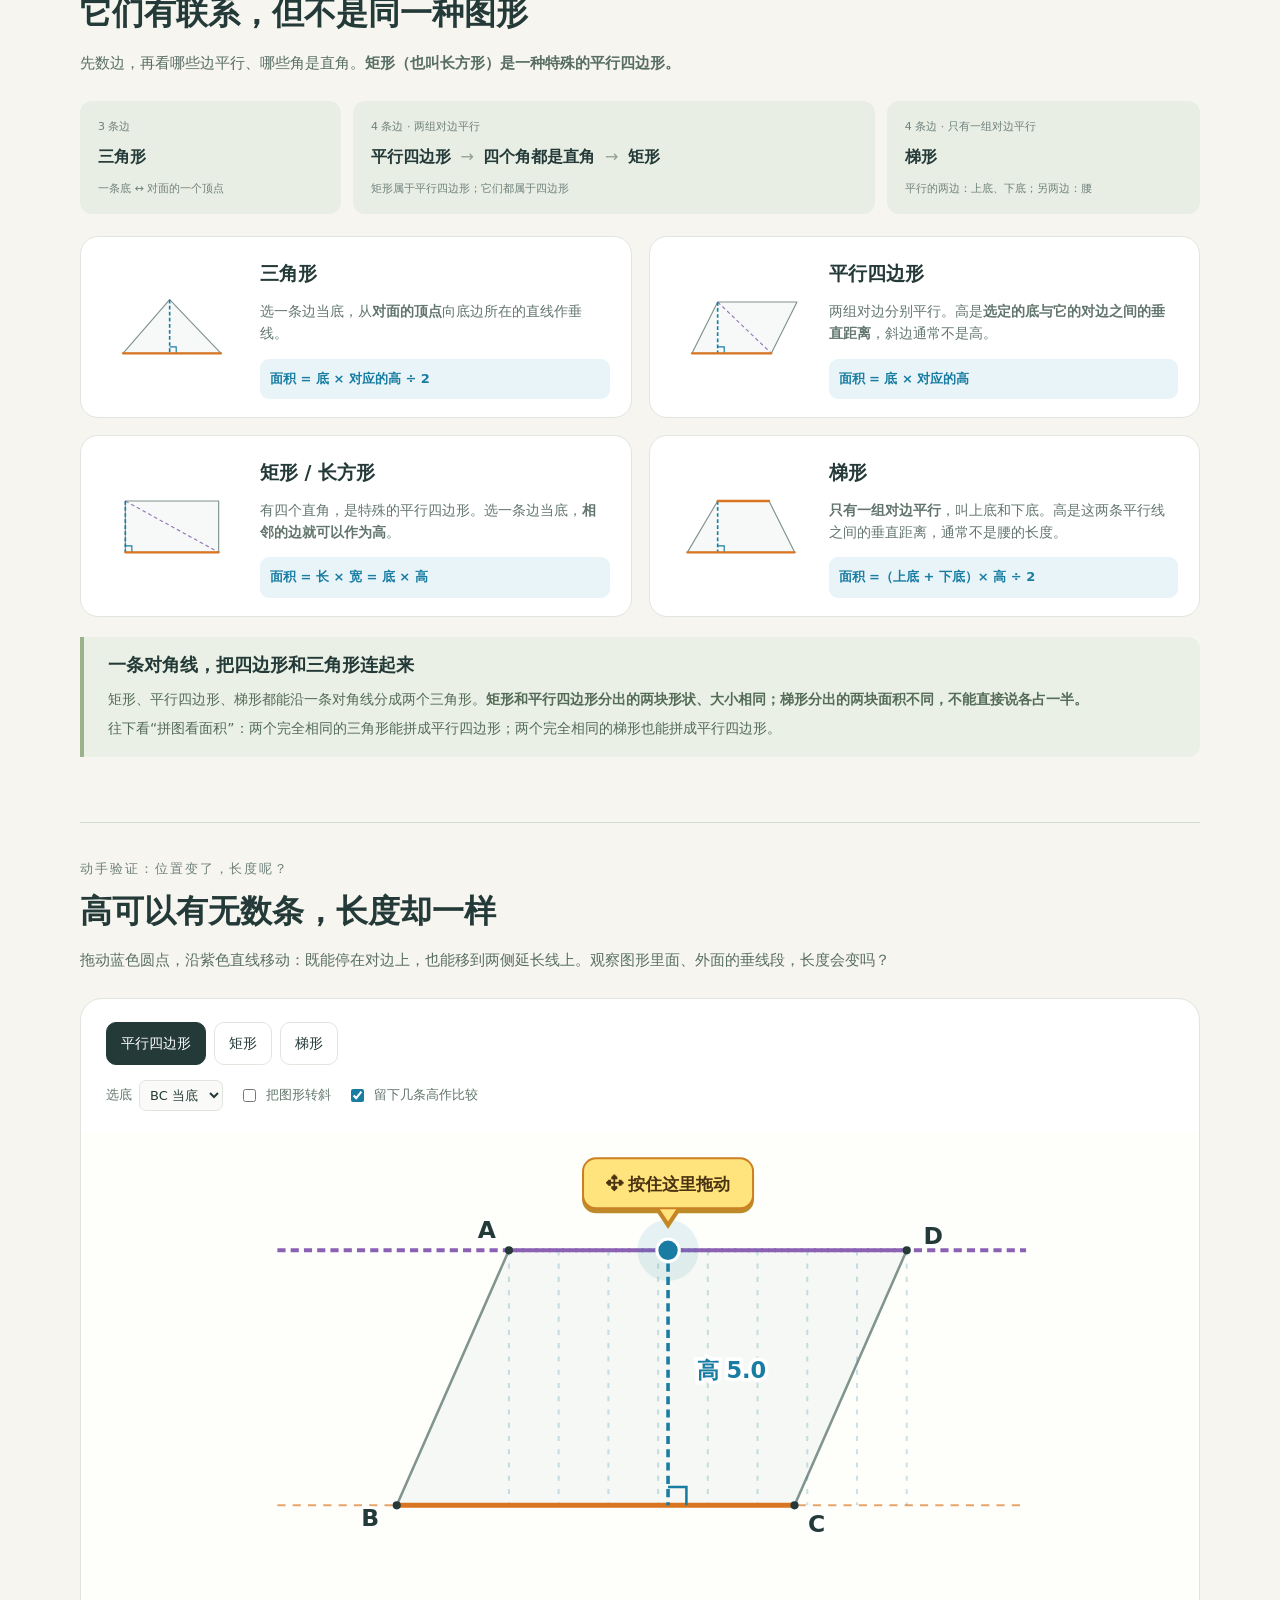
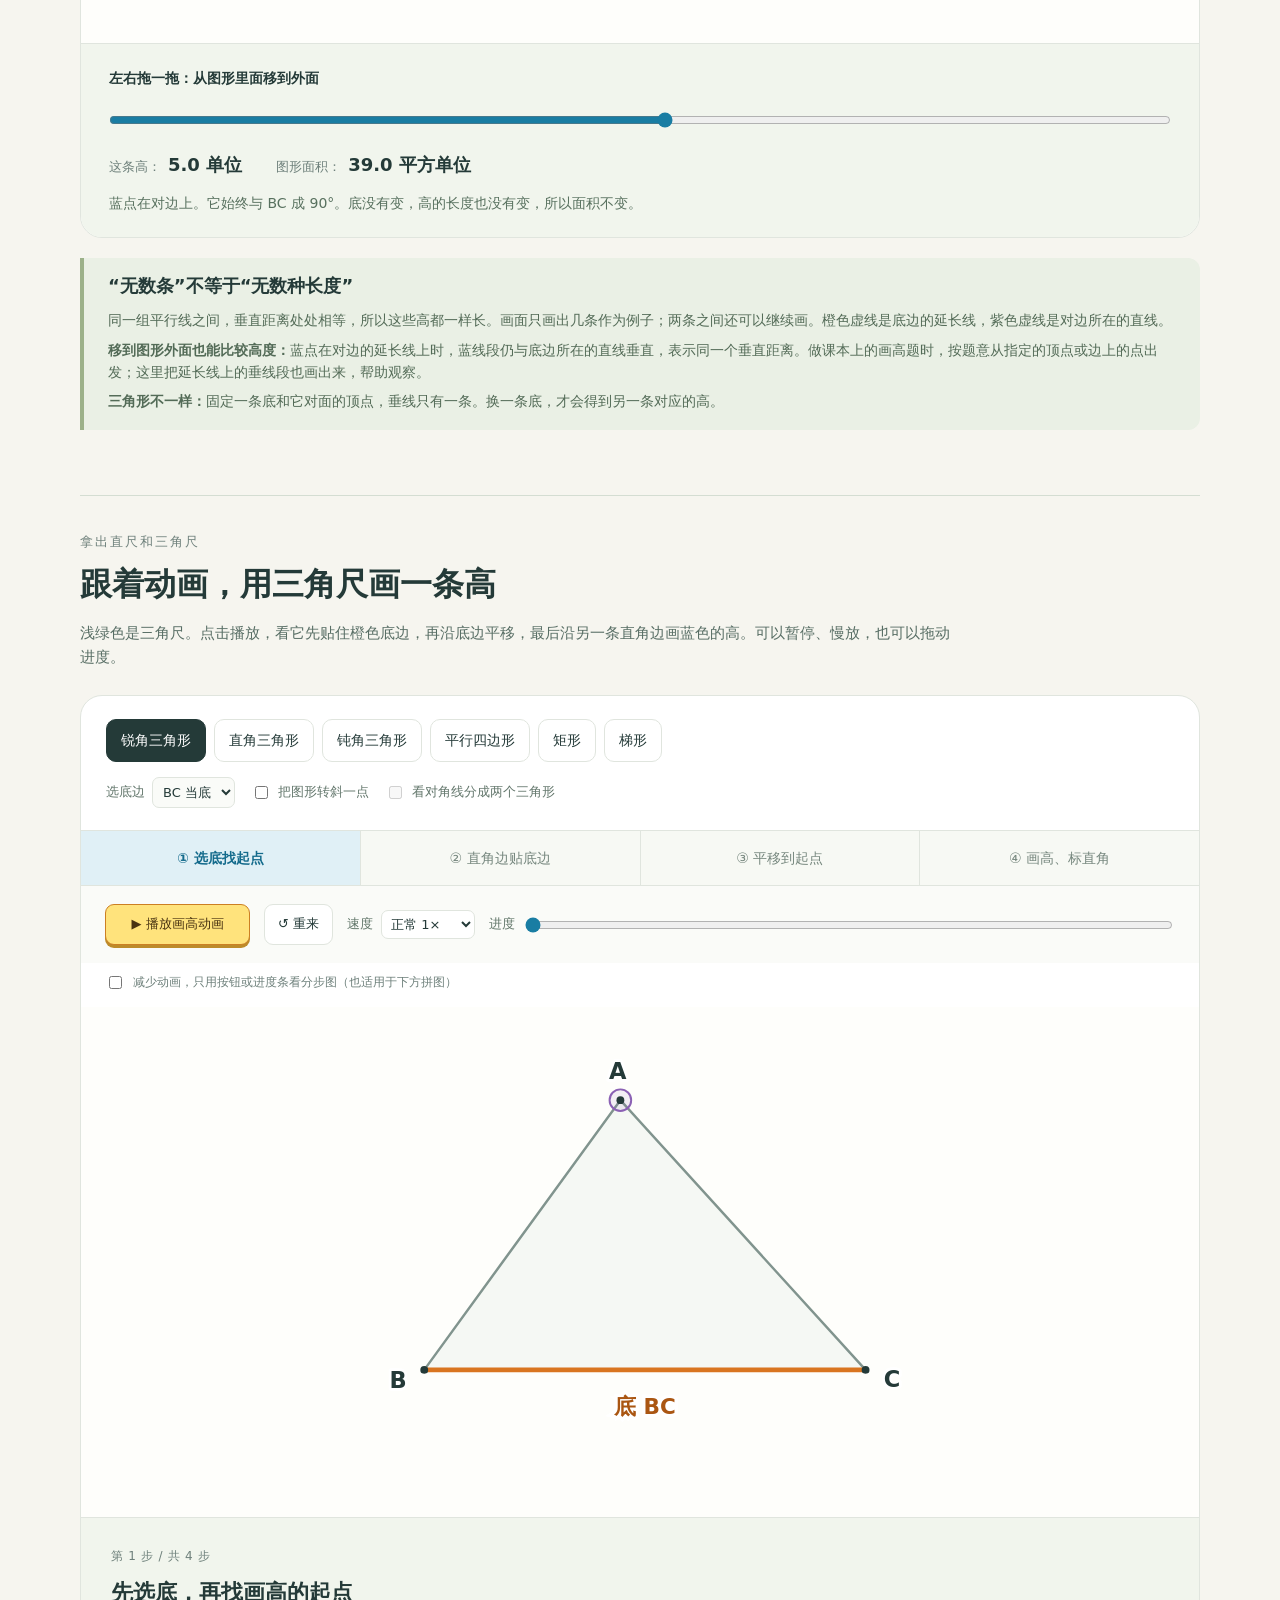
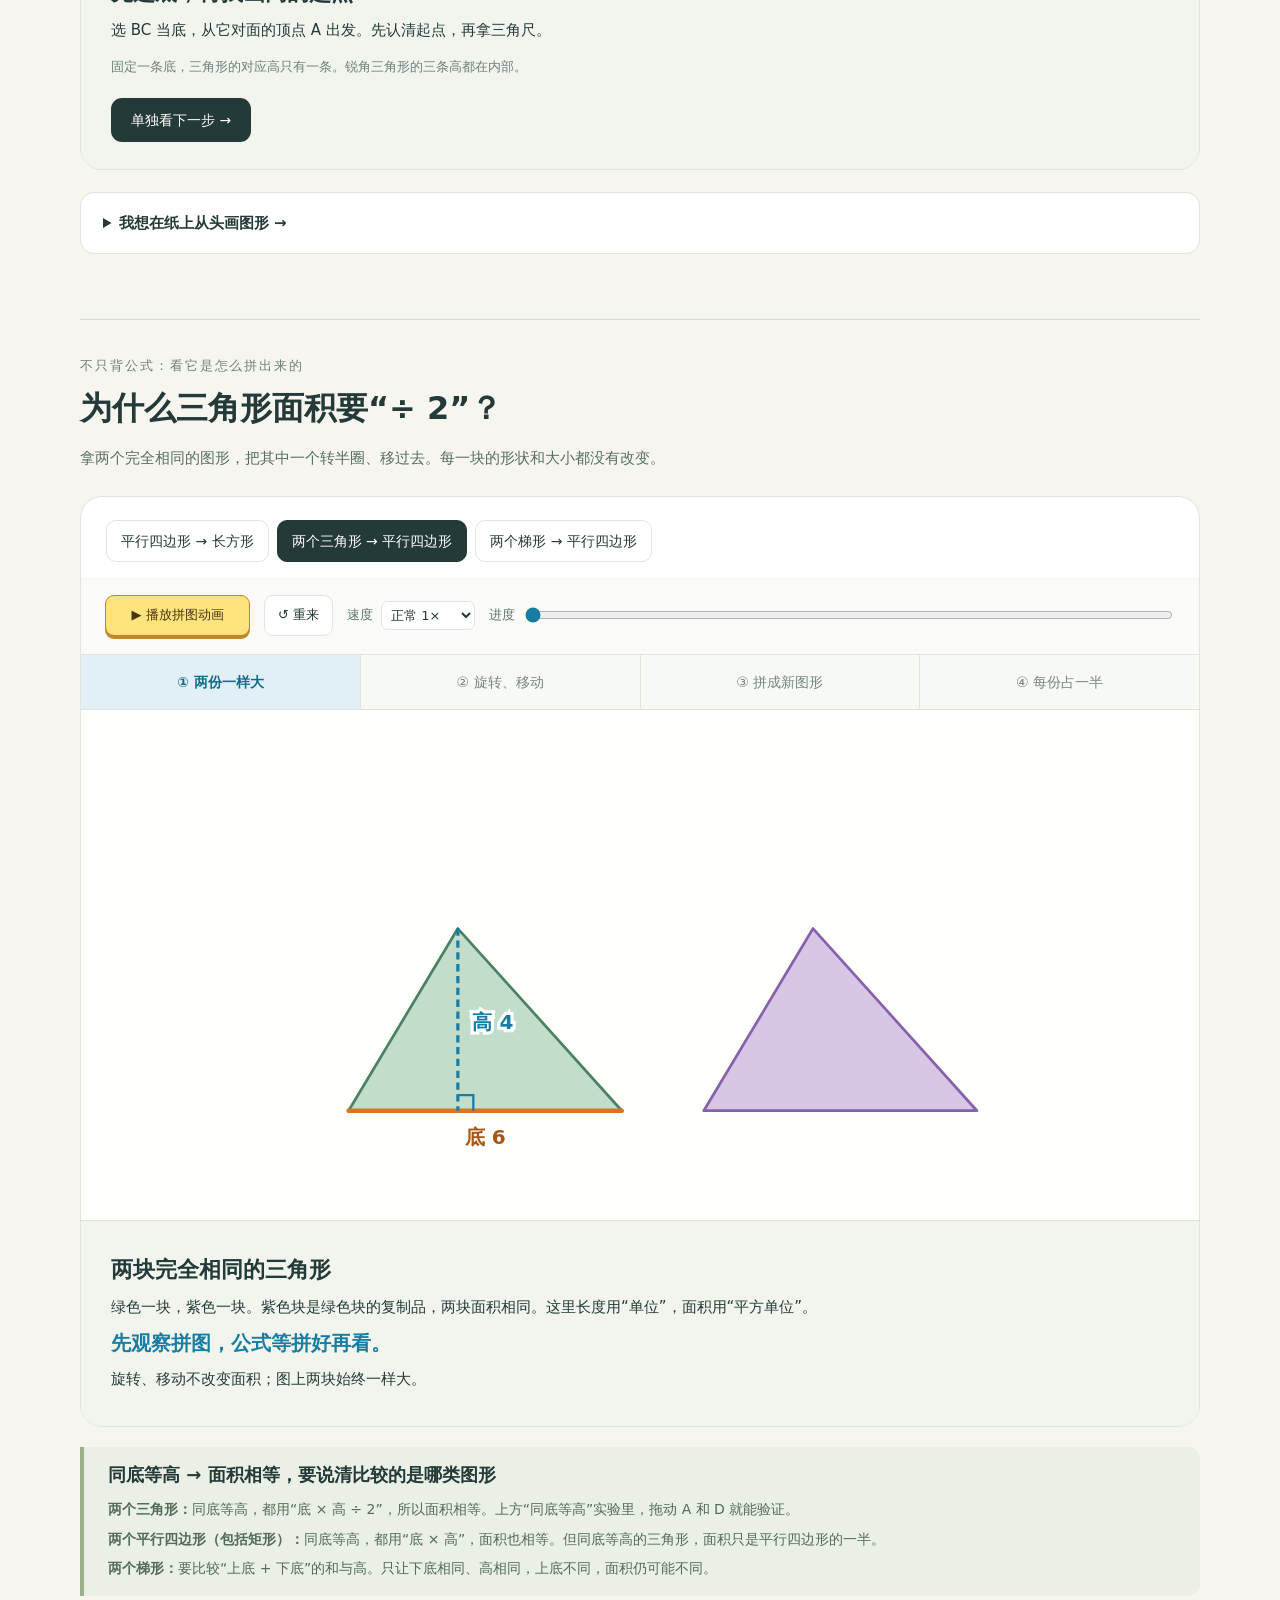
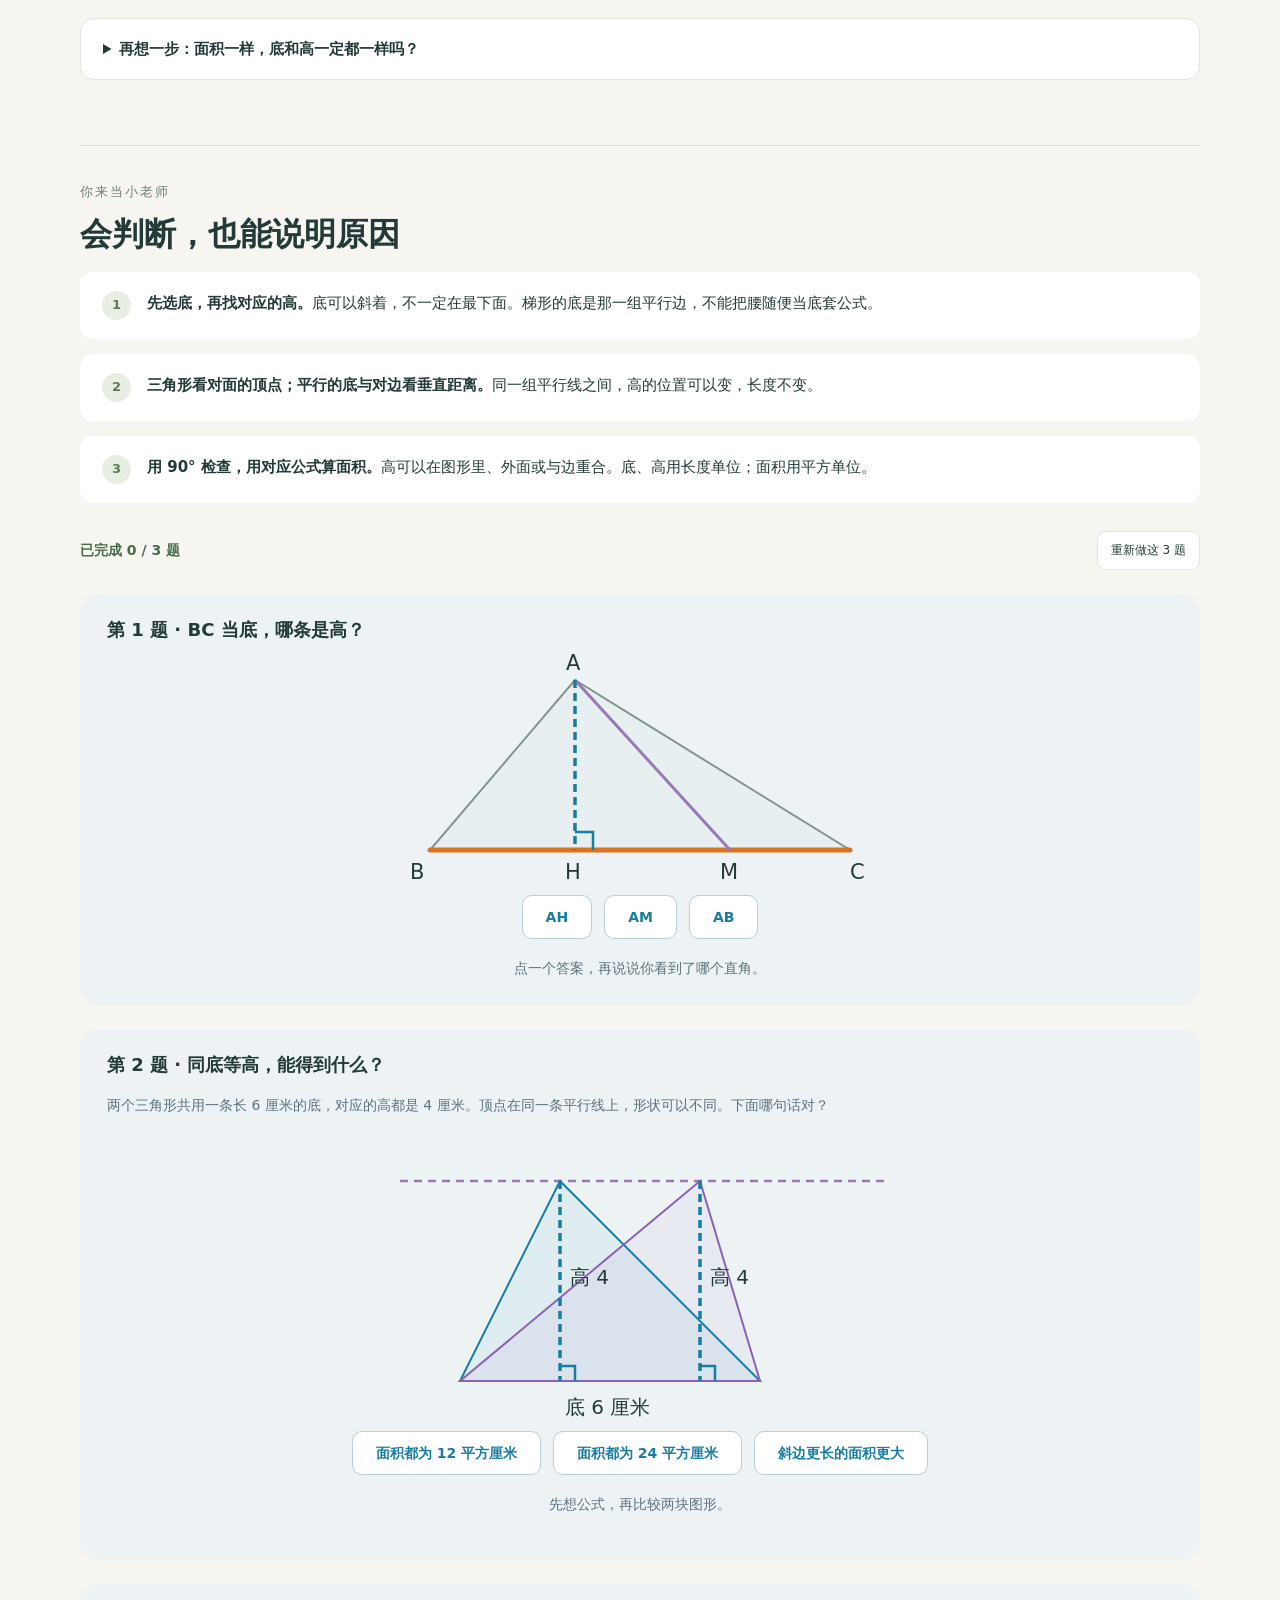
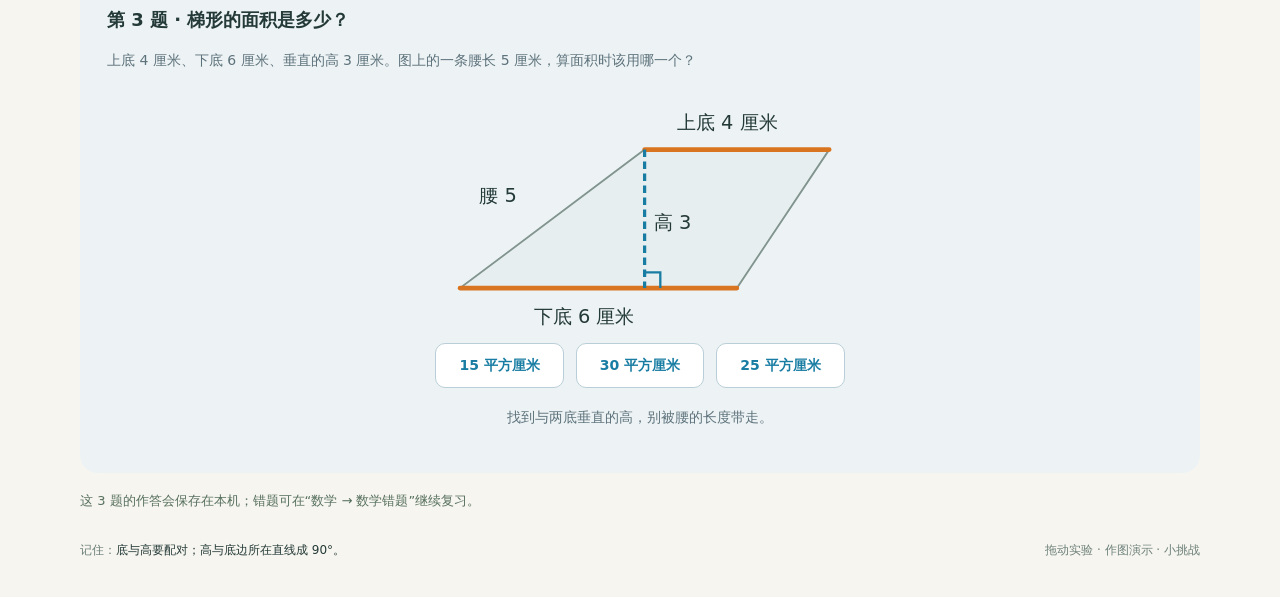
==== commit cfc7f001: "Expand geometry lab into grade-five math, English and Chinese learning columns" ====
--- a/geometry/index.html
+++ b/geometry/index.html
@@ -7,10 +7,11 @@
   <meta name="description" content="通过拖动、三角尺动画与拼图，理解三角形、平行四边形、矩形、梯形的底高与面积关系，含3道练习题。">
   <title>图形的底和高 · 拖一拖，画一画</title>
   <link rel="stylesheet" href="style.css">
+  <link rel="stylesheet" href="school.css?v=20261101-school1">
 </head>
 <body>
 <div class="page">
-  <header class="masthead"><a class="brand" href="./" aria-label="几何实验室首页"><span class="brand-mark">△</span> 小小几何实验室</a><span class="quiet">动手发现 · 底和高</span></header>
+  <header class="masthead school-header"><a class="brand" href="./" aria-label="几何实验室首页"><span class="brand-mark">△</span> 小小几何实验室</a><nav class="school-nav" aria-label="学科栏目"><a href="study.html#math" aria-current="page">数学</a><a href="study.html#english">英语</a><a href="study.html#chinese">语文</a><a href="study.html#records">学习记录</a></nav></header>
   <main>
     <section class="intro"><div class="eyebrow">先观察，再动手，最后说出发现</div><h1>底和高，<span>把图形连起来。</span></h1><p>拖一拖、画一画、拼一拼：看懂三角形、平行四边形、矩形和梯形之间的关系。</p></section>
     <nav class="chapter-nav" aria-label="学习内容"><a href="#triangleLab">① 拖动三角形</a><a href="#shapeFamily">② 认识四种图形</a><a href="#movingHeights">③ 高有多少条</a><a href="#drawingLesson">④ 动画画高</a><a href="#areaLesson">⑤ 拼图看面积</a><a href="#checkHeight">⑥ 3 道小挑战</a></nav>
@@ -102,6 +103,8 @@
 <script src="geometry.js?v=20261101-outside1"></script>
 <script src="drag-hints.js?v=20261101-playhint1"></script>
 <script src="app.js?v=20261101-hint1"></script>
-<script src="lesson.js?v=20261101-hint1"></script>
+<script src="lesson.js?v=20261101-school1"></script>
+<script src="study-core.js?v=20261101-school1"></script>
+<script src="study-bridge.js?v=20261101-school1"></script>
 </body>
 </html>
--- a/geometry/school.css
+++ b/geometry/school.css
@@ -0,0 +1,4 @@
+.school-header{display:flex;align-items:center;justify-content:space-between;gap:20px;flex-wrap:wrap}.school-header .school-nav{display:flex;align-items:center;gap:8px;flex-wrap:wrap}.school-nav a{color:#58716b;text-decoration:none;font:600 15px/1.5 "Microsoft YaHei","PingFang SC",sans-serif;padding:9px 17px;border-radius:10px}.school-nav a:hover{background:#e6eee5;color:#243a38}.school-nav a[aria-current=page]{background:#243a38;color:white}.masthead.school-header{height:auto;min-height:98px;padding-block:18px}.masthead.school-header .quiet{display:none}
+.study-page{--ink:#243a38;--muted:#657b73;--paper:#f6f5ef;--line:#dce4db;--blue:#116f92;--orange:#b45f19;margin:0;background:var(--paper);color:var(--ink);font:16px/1.65 "Microsoft YaHei","PingFang SC",system-ui,sans-serif}.study-page *{box-sizing:border-box}.study-shell{width:min(1160px,calc(100% - 56px));margin:auto}.study-masthead{min-height:98px;border-bottom:1px solid var(--line);padding:16px 0}.study-brand{display:flex;align-items:center;gap:12px;text-decoration:none;color:var(--ink);font-size:19px;font-weight:750}.study-mark{display:grid;place-items:center;width:40px;height:40px;border-radius:13px;background:var(--ink);color:#fff3cc}.study-hero{display:flex;align-items:center;justify-content:space-between;gap:32px;padding:42px 0 32px}.study-eyebrow{color:var(--muted);font-size:12px;letter-spacing:.11em;margin-bottom:9px}.study-page h1{font-size:clamp(26px,3.3vw,38px);line-height:1.35;letter-spacing:-.03em;margin:0 0 12px}.study-page h2{font-size:25px;line-height:1.4;margin:0 0 12px}.study-page h3{font-size:18px;line-height:1.5;margin:0 0 10px}.study-page p{margin:0 0 14px}.study-hero p{color:var(--muted);max-width:600px;margin:0}.study-summary{display:flex;gap:24px;flex-shrink:0}.study-summary>div{display:flex;flex-direction:column;align-items:center;gap:3px}.study-summary strong{font-size:28px;font-weight:700;font-variant-numeric:tabular-nums}.study-summary span{color:var(--muted);font-size:12px}.study-layout{display:grid;grid-template-columns:205px minmax(0,1fr);gap:28px;align-items:start}.study-sidebar{padding-top:8px}.study-sidebar nav{display:grid;gap:7px}.study-sidebar nav a{text-decoration:none;color:var(--muted);padding:12px 15px;border-radius:11px;font-size:14px}.study-sidebar nav a:hover{background:#e9eee5}.study-sidebar nav a[aria-current=page]{background:#e4ece0;color:#2c553f;font-weight:700}.local-note{margin-top:30px;padding:18px 14px;border-top:1px solid var(--line);font-size:12px;color:var(--muted)}.local-note b{color:var(--ink);font-size:13px}.local-note p{margin:8px 0}.study-page a{color:var(--blue)}.study-workspace{background:#fff;border:1px solid var(--line);border-radius:22px;min-height:470px;padding:30px 32px;box-shadow:0 9px 34px #243a3805}.study-page .lead{color:var(--muted);font-size:14px;max-width:700px}.study-page .badge{display:inline-block;background:#edf2e9;color:#4d6b50;padding:4px 10px;font-size:12px;border-radius:6px;margin-bottom:12px}.study-page button,.study-page input,.study-page select,.study-page textarea{font:inherit}.study-page button{cursor:pointer;border:1px solid var(--line);border-radius:10px;background:#fff;color:var(--ink);padding:10px 16px;font-size:14px;min-height:44px;touch-action:manipulation}.study-page button:hover{background:#f0f4ed}.study-page .primary,.study-page a.primary{display:inline-flex;align-items:center;justify-content:center;background:var(--ink);color:white;border-color:var(--ink);font-weight:650;text-decoration:none;padding:12px 20px;border-radius:11px;min-height:46px}.study-page .primary:hover{background:#365651}.study-page .yellow{background:#ffe37c;border-color:#cc913f;color:#493311;box-shadow:0 3px 0 #be913c;font-weight:700}.study-page button:disabled{cursor:default;opacity:.48}.study-page a:focus-visible,.study-page button:focus-visible,.study-page input:focus-visible,.study-page select:focus-visible,.study-page textarea:focus-visible{outline:3px solid #116f9270;outline-offset:3px}.study-page input,.study-page select,.study-page textarea{border:1px solid #cbd7ce;border-radius:9px;padding:10px 12px;background:#fbfcf9;color:var(--ink);max-width:100%;min-height:44px;font-size:16px}.study-page textarea{width:100%;resize:vertical;min-height:130px}.study-page label{display:grid;gap:7px;font-size:13px;color:#536e61}.study-page .row{display:flex;align-items:center;gap:12px;flex-wrap:wrap}.study-page .row label{min-width:125px}.study-page .settings-row{padding:16px 0 23px;margin-bottom:18px;border-bottom:1px solid var(--line)}.study-page .question{font-size:clamp(26px,4vw,38px);font-weight:700;line-height:1.5;margin:16px 0 22px;overflow-wrap:anywhere}.study-page .question.english-question{font-size:clamp(23px,3.1vw,30px)}.study-page .answer-row{display:flex;gap:12px;flex-wrap:wrap;align-items:end}.study-page .answer-row label{flex:1;min-width:180px}.study-page .feedback{margin:20px 0;padding:17px 19px;border-radius:12px;background:#f1f5ed;color:#42614b;font-size:14px}.study-page .feedback.wrong{background:#fff1df;color:#8c4c1b}.study-page .feedback:empty{display:none}.study-page .feedback strong{display:block;margin-bottom:7px;font-size:16px}.study-page .feedback p:last-child{margin-bottom:0}.study-page .mini-note{font-size:12px;color:var(--muted);margin-top:13px}.study-page details{border-top:1px solid var(--line);padding:18px 0;margin-top:22px}.study-page summary{cursor:pointer;font-size:14px;color:var(--blue);font-weight:600}.study-page details>div{margin-top:17px}.study-page .choice-list{display:grid;gap:10px;grid-template-columns:repeat(3,minmax(0,1fr));margin:20px 0}.study-page .choice-list button{font-size:17px;padding:17px 12px;overflow-wrap:anywhere}.study-page .choice-list button.selected{background:#e4f1f7;border-color:var(--blue);color:var(--blue);opacity:1}.study-page .cards{display:grid;grid-template-columns:repeat(2,minmax(0,1fr));gap:16px;margin-top:22px}.study-page .subject-card{background:#f5f7f0;border-radius:15px;padding:22px}.study-page .subject-card p{font-size:13px;color:var(--muted)}.study-page .subject-card a{font-size:14px;font-weight:650}.study-page .list{display:grid;gap:12px;margin-top:18px}.study-page .list-item{border:1px solid var(--line);border-radius:12px;padding:17px 18px;overflow-wrap:anywhere}.study-page .list-item p{font-size:14px;margin:7px 0}.study-page .list-item .row{justify-content:space-between}.study-page .passage-source{white-space:pre-wrap;background:#f5f7f0;padding:18px;border-radius:10px;font-size:15px}.study-page .source-hidden{display:none}.study-page .comparison{line-height:2.2;font-size:17px;overflow-wrap:anywhere;padding:18px;background:#f7f8f3;border-radius:10px}.study-page .comparison .missing{background:#ffebca;color:#895015;text-decoration:underline;text-decoration-style:wavy}.study-page .comparison .extra{background:#f9dfde;color:#9b3631;text-decoration:line-through}.study-page .comparison-legend{display:flex;gap:18px;flex-wrap:wrap;font-size:12px;color:var(--muted);margin:10px 0}.study-page .empty{padding:30px 10px;text-align:center;color:var(--muted)}.study-page .empty strong{display:block;font-size:20px;color:var(--ink);margin-bottom:12px}.study-page .study-notice{padding:13px 18px;background:#fff0d1;color:#80501c;border-radius:10px;margin-bottom:20px;font-size:14px}.study-page .stat-table{width:100%;border-collapse:collapse;font-size:14px;margin:20px 0}.study-page th,.study-page td{text-align:left;border-bottom:1px solid var(--line);padding:13px 10px}.study-page th{color:var(--muted);font-weight:500}.study-page .backup-row{margin:24px 0}.study-page .record-list{font-size:13px;color:var(--muted)}.study-footer{margin:46px 0 28px;padding-top:20px;border-top:1px solid var(--line);display:flex;justify-content:space-between;gap:16px;flex-wrap:wrap;color:var(--muted);font-size:12px}.study-page [hidden]{display:none!important}
+@media(max-width:850px){.study-hero{align-items:flex-start;flex-direction:column;gap:22px}.study-summary{gap:34px}.study-summary>div{align-items:flex-start}.study-layout{grid-template-columns:1fr;gap:14px}.study-sidebar{padding:0}.study-sidebar nav{display:flex;gap:7px;flex-wrap:wrap}.study-sidebar nav a{padding:10px 13px}.local-note{display:none}.study-workspace{padding:25px}.study-sidebar>.study-eyebrow{display:none}}
+@media(max-width:600px){.school-header{gap:14px}.school-header .school-nav{gap:4px;flex-basis:100%}.school-nav a{padding:8px 12px;font-size:14px}.study-shell{width:calc(100% - 30px)}.study-masthead{padding:16px 0}.study-hero{padding:27px 0 23px}.study-summary strong{font-size:24px}.study-summary{gap:27px}.study-workspace{padding:23px 18px;border-radius:17px}.study-page .cards{grid-template-columns:1fr}.study-page .choice-list{grid-template-columns:1fr}.study-page .choice-list button{text-align:left;padding:13px 17px;font-size:16px}.study-page .answer-row{align-items:stretch}.study-page .answer-row label{flex-basis:100%}.study-page .answer-row button{flex:1}.study-page .settings-row{gap:14px}.study-page h2{font-size:23px}.study-page .stat-table th,.study-page .stat-table td{padding:12px 5px;font-size:12px}.study-page .row label{flex:1}.study-page .backup-row button{flex:1}}
